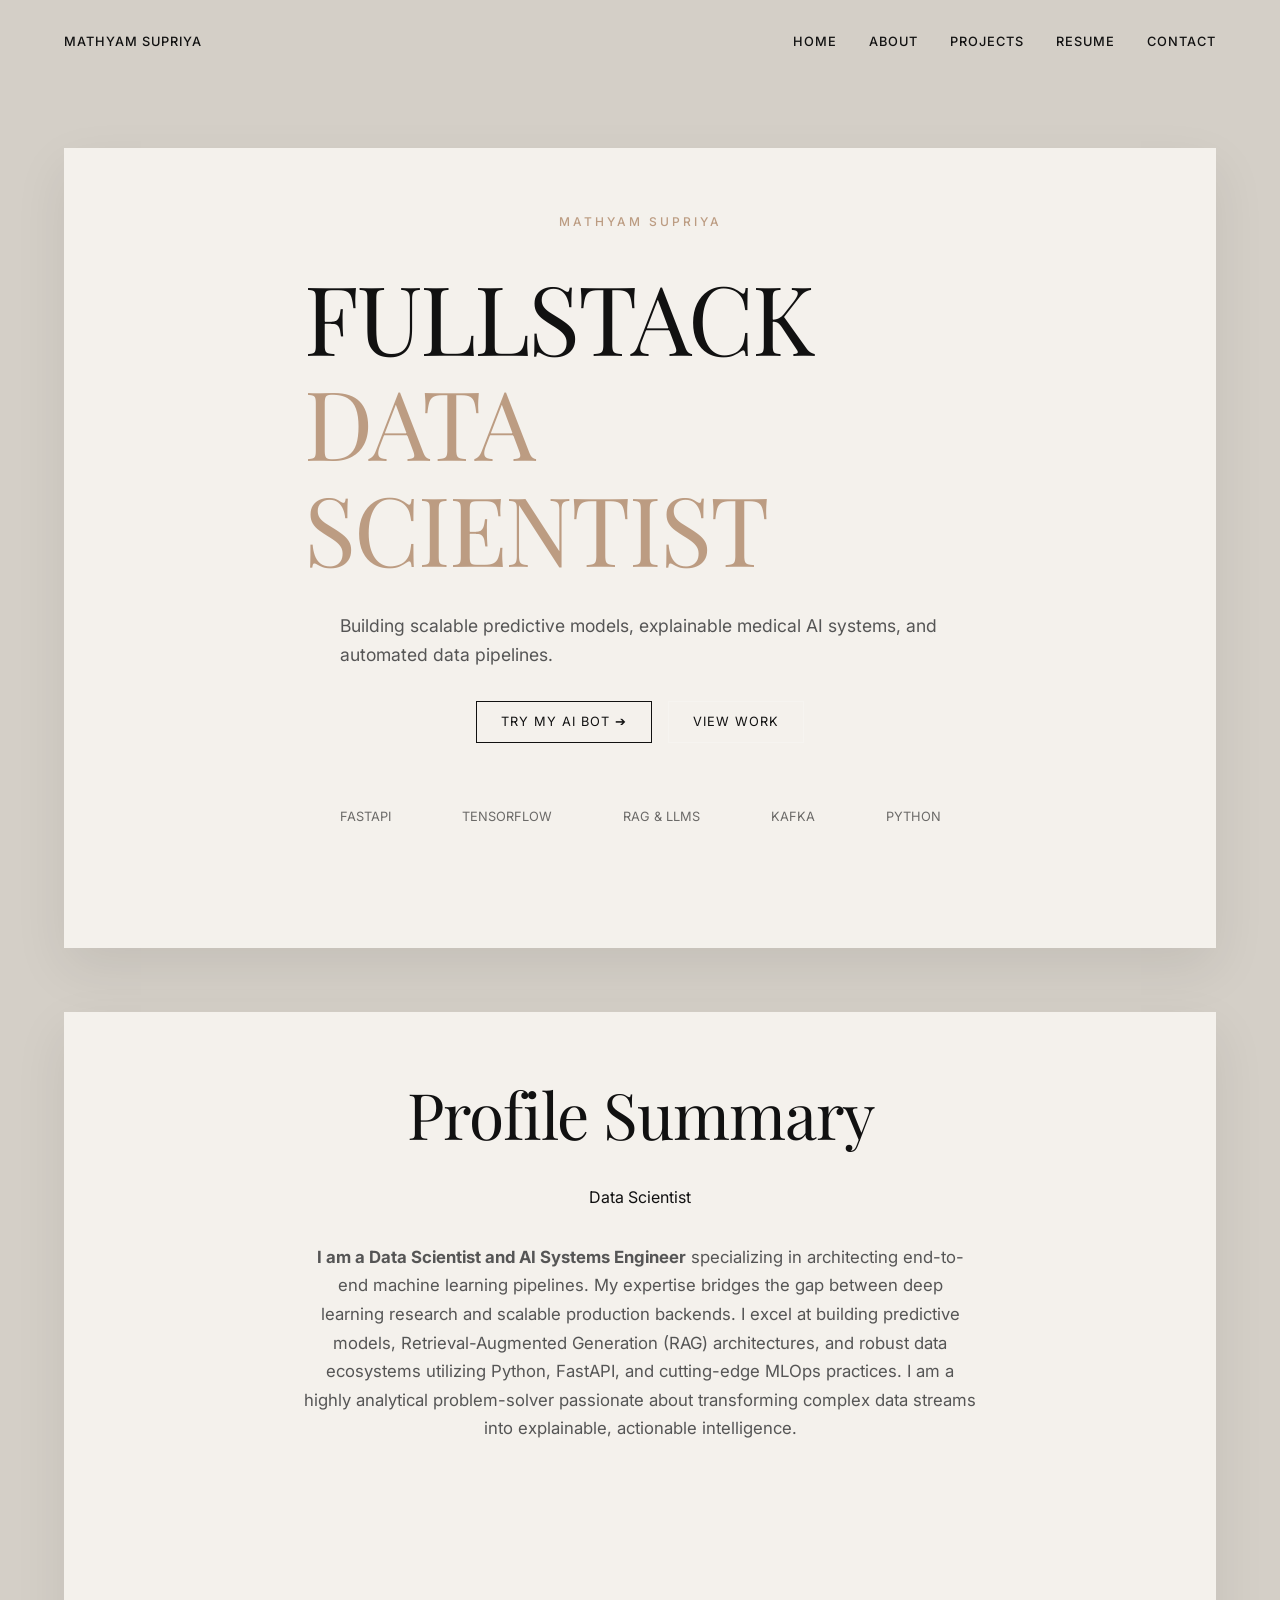
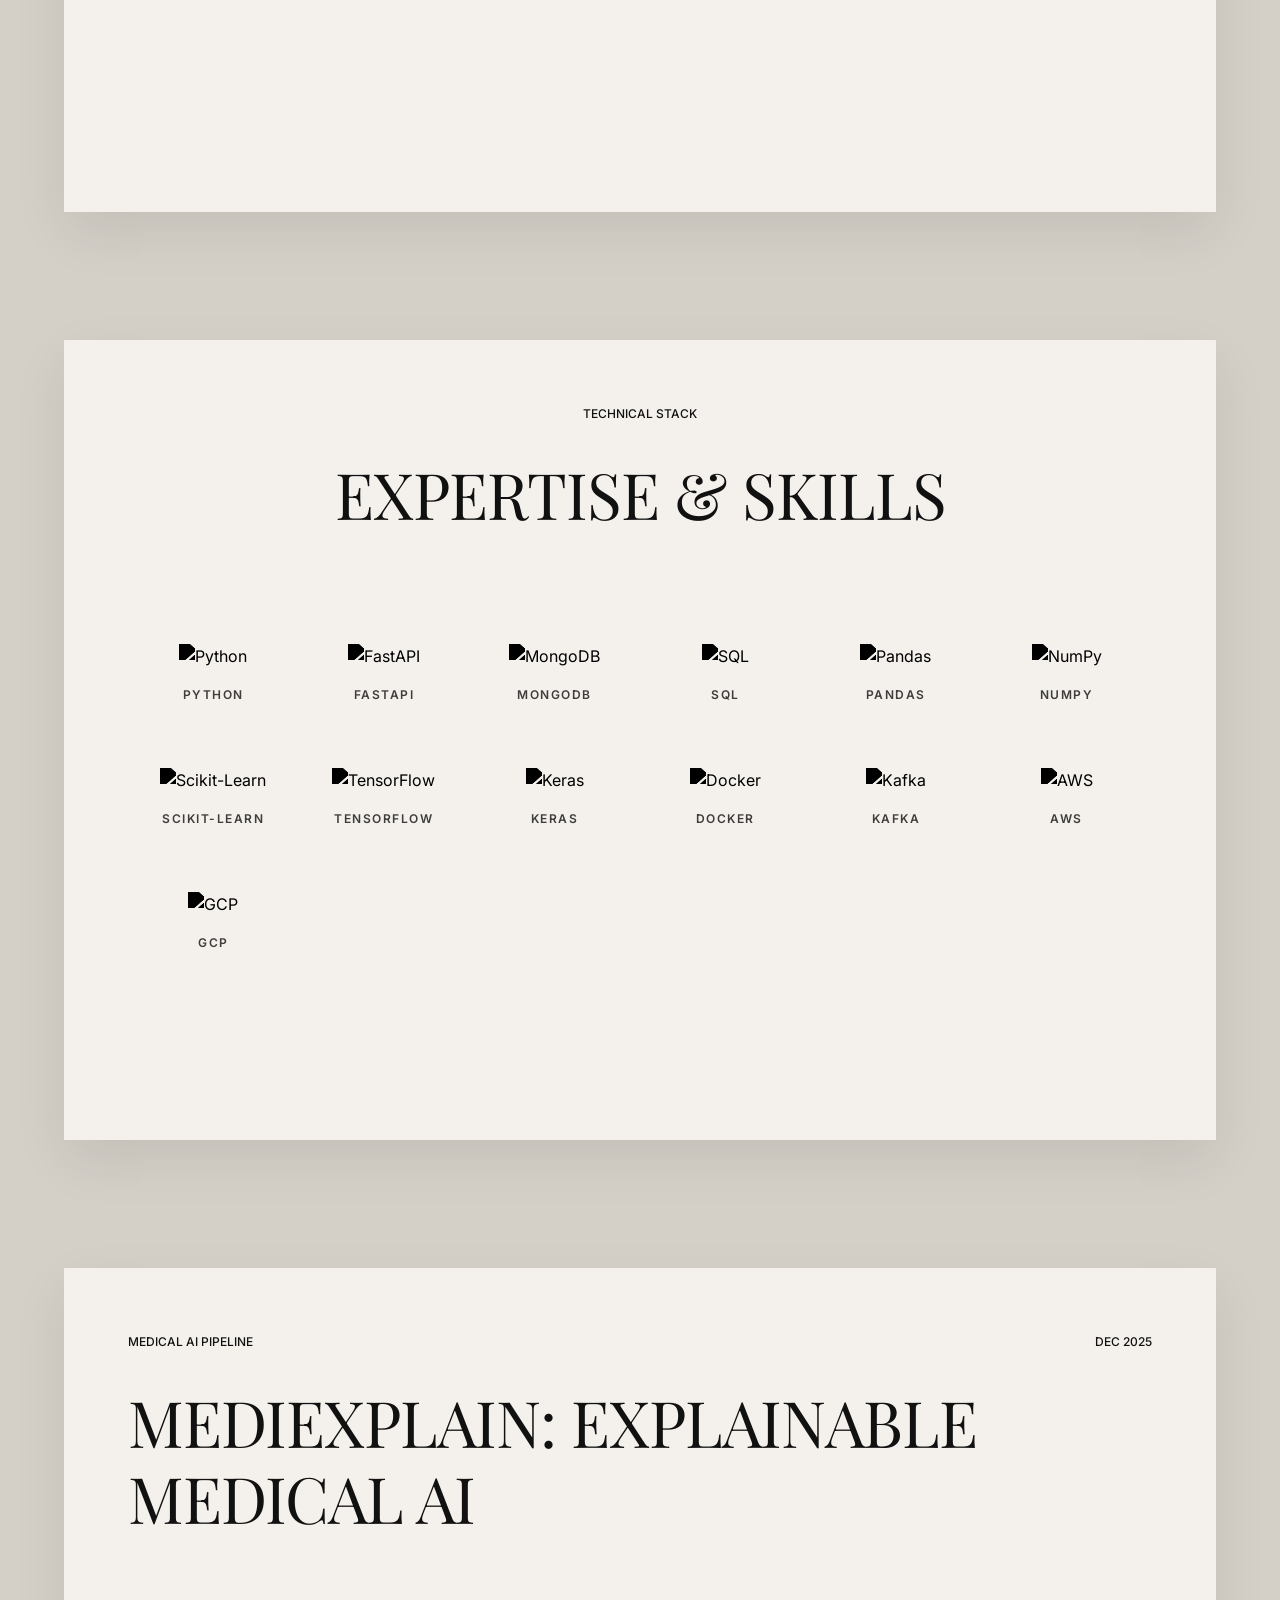
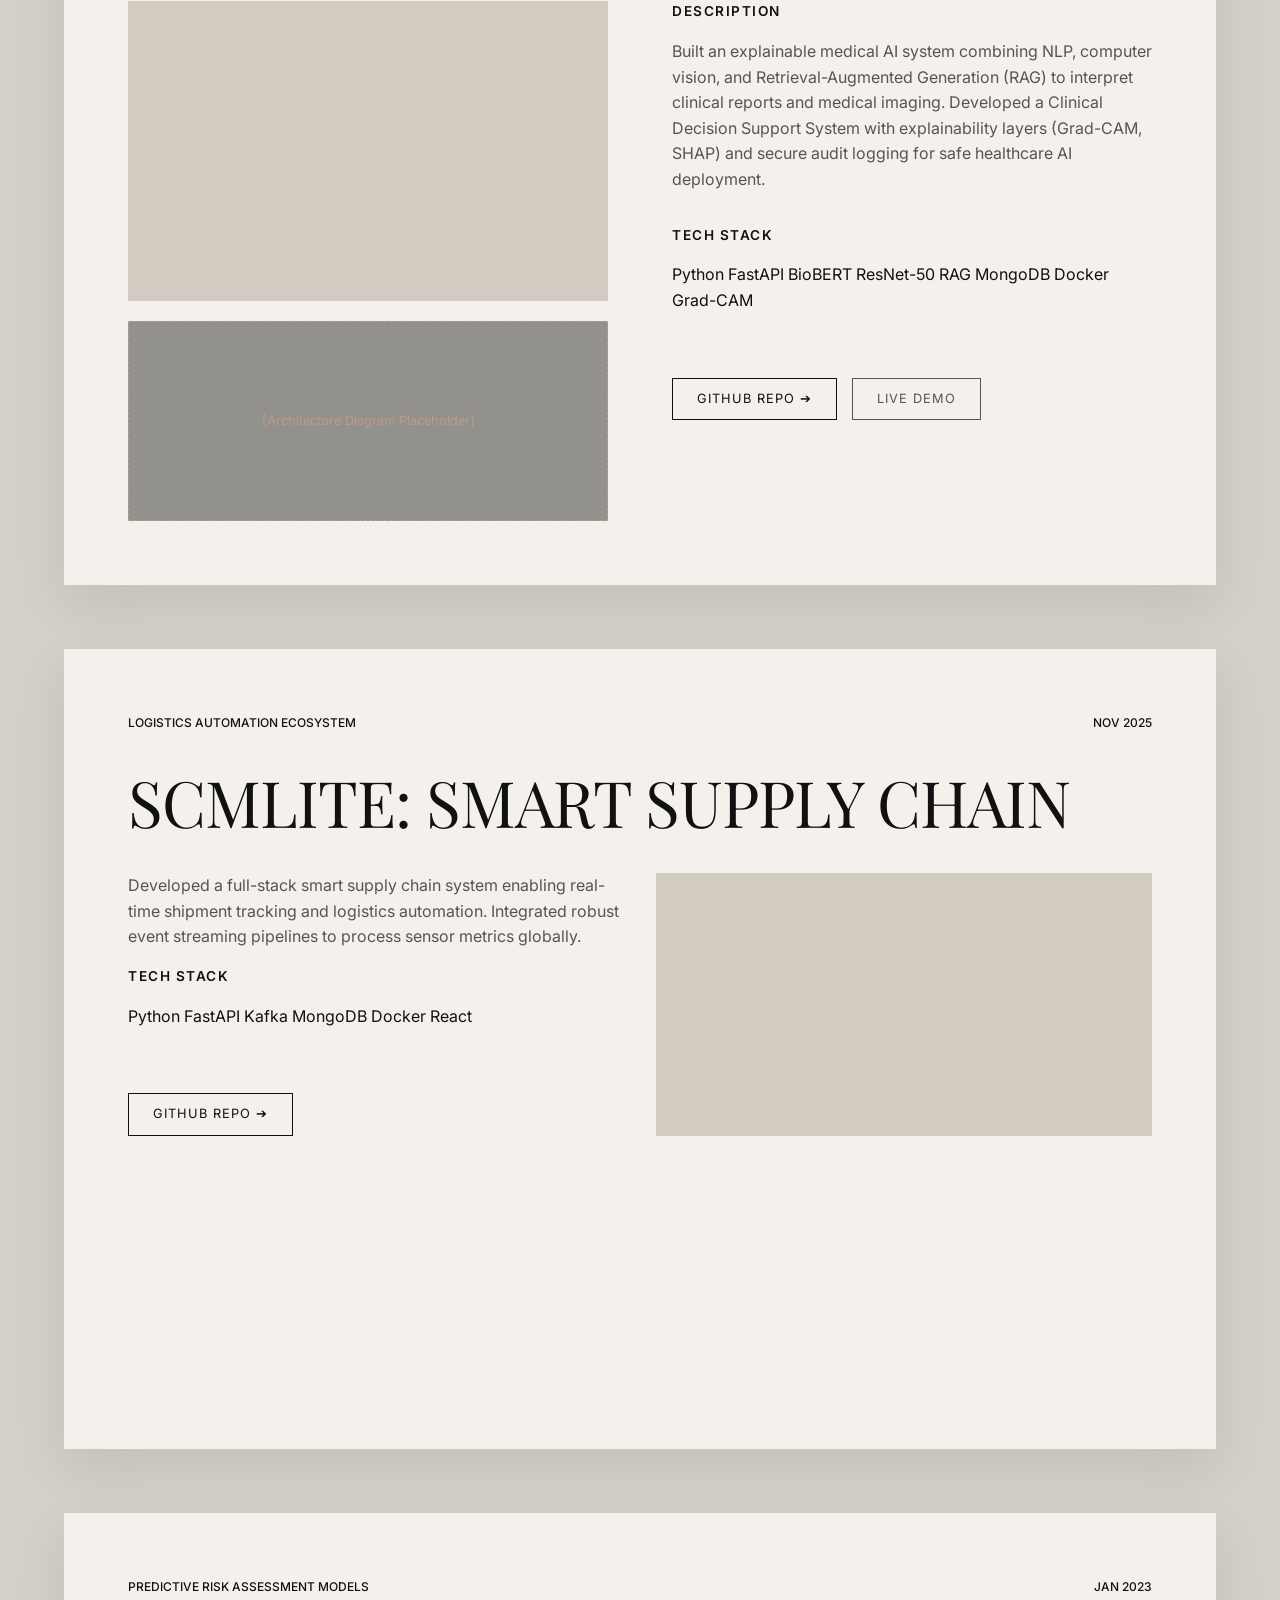
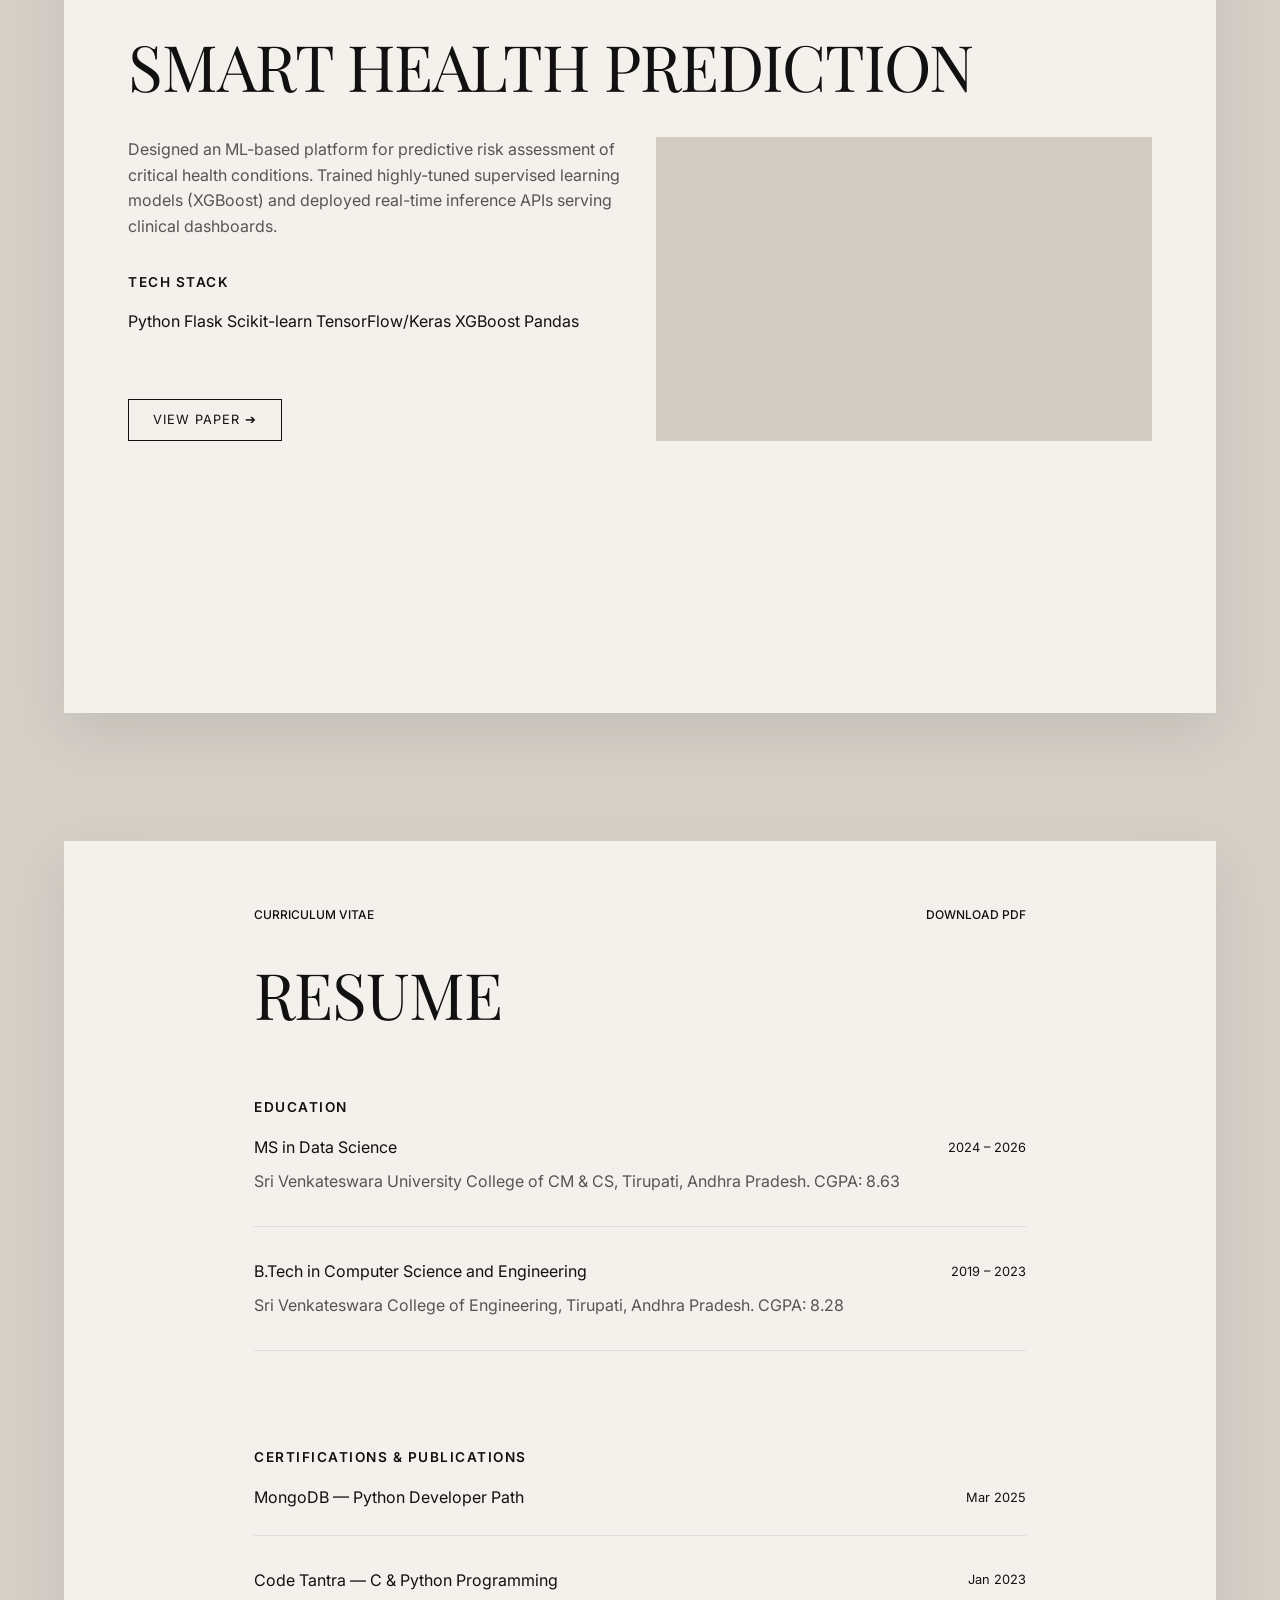
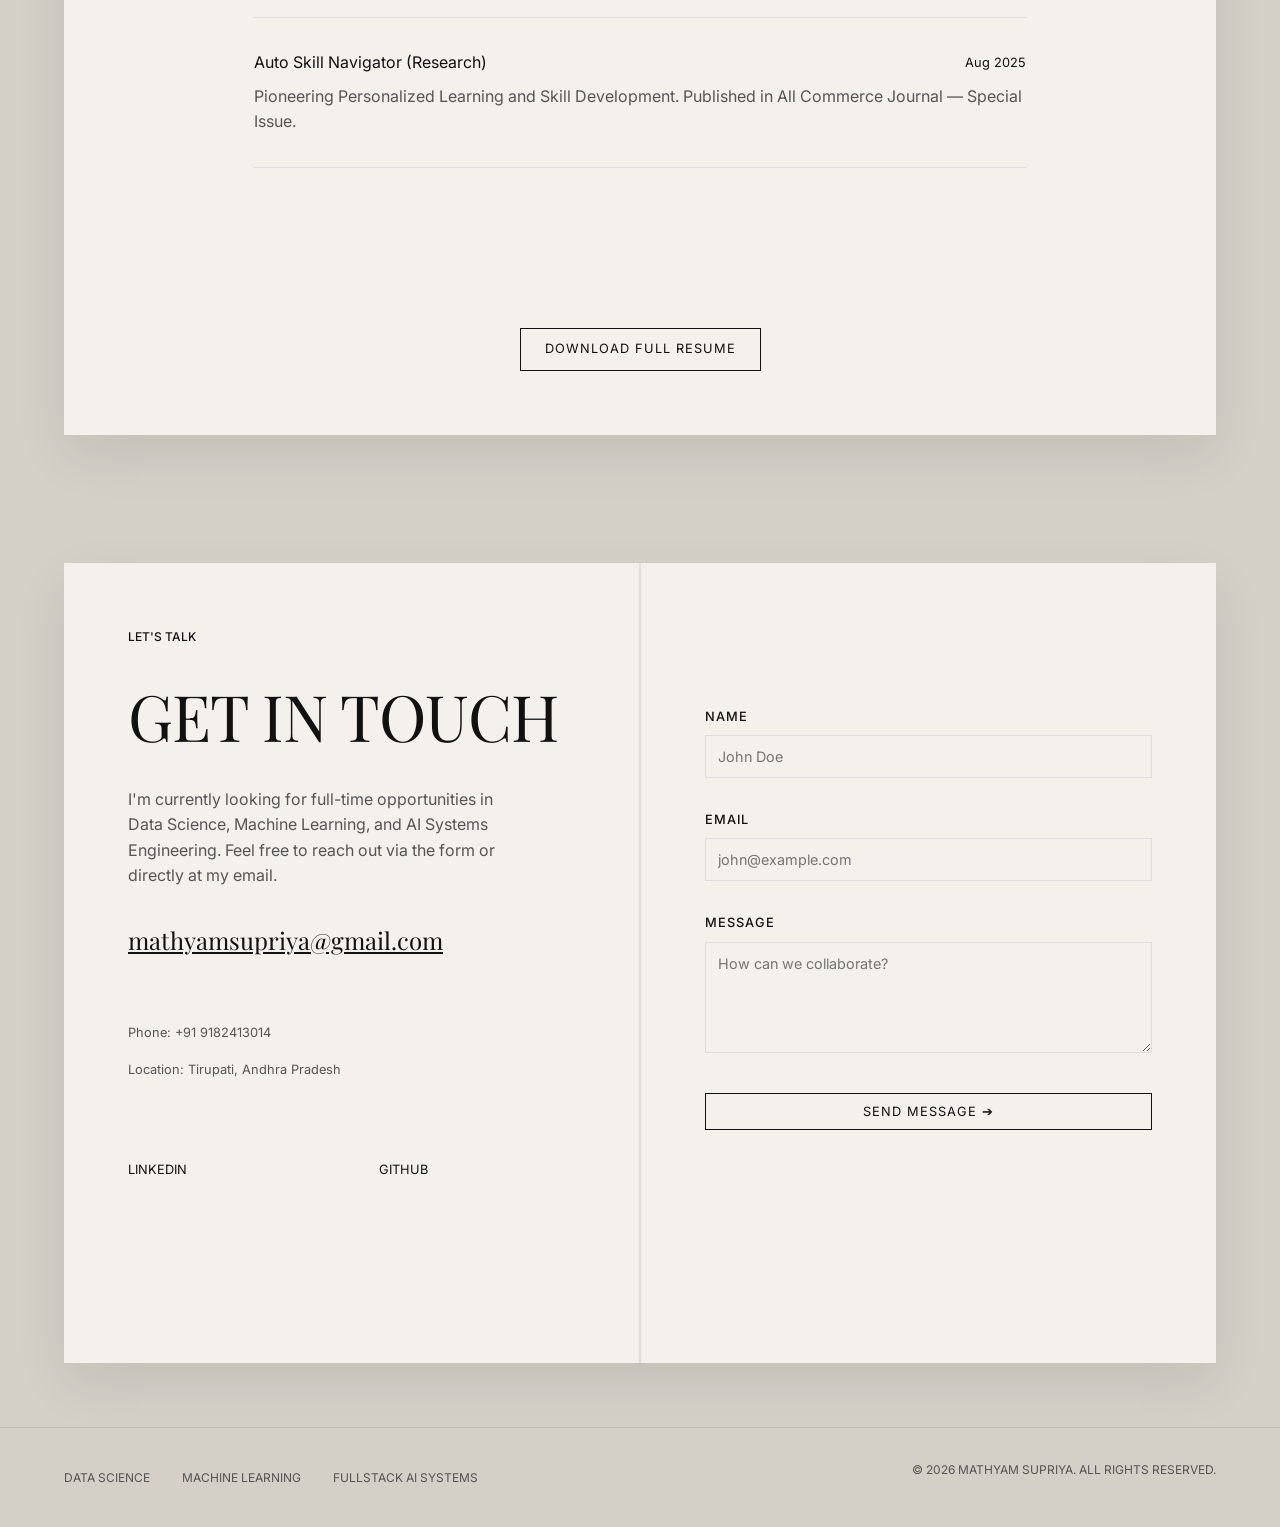
==== index.html @ 48b11863 "style: convert skills to full-width grid layout with monochrome minimalist branding" ====
<!DOCTYPE html>
<html lang="en">
<head>
    <meta charset="UTF-8">
    <meta name="viewport" content="width=device-width, initial-scale=1.0">
    <title>Mathyam Supriya | AI Portfolio</title>
    <link rel="stylesheet" href="/assets/css/main.css">
    <link rel="stylesheet" href="/assets/css/layout.css">
    <link rel="stylesheet" href="/assets/css/components.css">
    <link rel="stylesheet" href="/assets/css/responsive.css">
</head>
<body>

    <div id="header-placeholder"></div>

    <main class="portfolio-wrapper">

        
        <!-- Spread 1: Hero -->
        <div class="spread">
            <section class="page hero-spread">
                <header class="hero-header" style="justify-content: center;">
                    <span style="color: var(--color-accent); letter-spacing: 3px;">MATHYAM SUPRIYA</span>
                </header>
                
                <div class="hero-text mt-xl mb-lg">
                    <h1>FULLSTACK<br><span style="color: var(--color-accent);">DATA SCIENTIST</span></h1>
                    <p class="mt-md" style="max-width: 600px; margin: 2rem auto; font-size: 1.1rem;">
                        Building scalable predictive models, explainable medical AI systems, and automated data pipelines.
                    </p>
                    <div style="display: flex; gap: 1rem; justify-content: center; margin-top: 2rem;">
                        <a href="#ai-demo" class="btn">Try My AI Bot ➔</a>
                        <a href="/pages/projects.html" class="btn" style="background: transparent; border-color: rgba(255,255,255,0.2);">View Work</a>
                    </div>
                </div>

                <div class="mt-lg" style="width: 100%; display: flex; justify-content: space-around; opacity: 0.6; font-size: 0.8rem; text-transform: uppercase;">
                    <span>FastAPI</span>
                    <span>TensorFlow</span>
                    <span>RAG & LLMs</span>
                    <span>Kafka</span>
                    <span>Python</span>
                </div>
            </section>
        </div>



        <!-- Spread 3: Quick Profile & Links -->
        <div class="spread mt-lg">
            <section class="page" style="text-align: center; max-width: 800px; margin: 0 auto; border: none;">
                <h2 class="mb-md">Profile Summary</h2>
                <div class="badge-container mb-md" style="justify-content: center;">
                    <span class="badge">Data Scientist</span>
                </div>
                <p class="mb-lg" style="line-height: 1.7; font-size: 1.05rem;">
                    <strong>I am a Data Scientist and AI Systems Engineer</strong> specializing in architecting end-to-end machine learning pipelines. My expertise bridges the gap between deep learning research and scalable production backends. I excel at building predictive models, Retrieval-Augmented Generation (RAG) architectures, and robust data ecosystems utilizing Python, FastAPI, and cutting-edge MLOps practices. I am a highly analytical problem-solver passionate about transforming complex data streams into explainable, actionable intelligence.
                </p>
            </section>
        </div>

    

<div id="about" style="scroll-margin-top: 100px;"></div>

        <div class="spread">
            <section class="page" style="text-align: center; border: none; padding: 4rem 2rem;">
                <header class="hero-header" style="justify-content: center;">
                    <span>Technical Stack</span>
                </header>
                
                <h2 class="mb-lg" style="position: relative; z-index: 20;">EXPERTISE & SKILLS</h2>
                
                <div style="display: grid; grid-template-columns: repeat(auto-fit, minmax(130px, 1fr)); gap: 4rem 1.5rem; max-width: 1000px; margin: 3rem auto 0 auto; width: 100%;">
                    
                    <div style="text-align: center; transition: transform 0.3s ease; cursor: pointer;" onmouseover="this.style.transform='scale(1.1)'" onmouseout="this.style.transform='scale(1)'">
                        <img src="https://cdn.jsdelivr.net/gh/devicons/devicon@latest/icons/python/python-original.svg" width="55" height="55" alt="Python" style="filter: grayscale(100%) brightness(0);" />
                        <span style="display: block; font-size: 0.75rem; margin-top: 15px; font-weight: 600; text-transform: uppercase; letter-spacing: 1.5px; opacity: 0.8;">Python</span>
                    </div>

                    <div style="text-align: center; transition: transform 0.3s ease; cursor: pointer;" onmouseover="this.style.transform='scale(1.1)'" onmouseout="this.style.transform='scale(1)'">
                        <img src="https://cdn.jsdelivr.net/gh/devicons/devicon@latest/icons/fastapi/fastapi-original.svg" width="55" height="55" alt="FastAPI" style="filter: grayscale(100%) brightness(0);" />
                        <span style="display: block; font-size: 0.75rem; margin-top: 15px; font-weight: 600; text-transform: uppercase; letter-spacing: 1.5px; opacity: 0.8;">FastAPI</span>
                    </div>

                    <div style="text-align: center; transition: transform 0.3s ease; cursor: pointer;" onmouseover="this.style.transform='scale(1.1)'" onmouseout="this.style.transform='scale(1)'">
                        <img src="https://cdn.jsdelivr.net/gh/devicons/devicon@latest/icons/mongodb/mongodb-original.svg" width="55" height="55" alt="MongoDB" style="filter: grayscale(100%) brightness(0);" />
                        <span style="display: block; font-size: 0.75rem; margin-top: 15px; font-weight: 600; text-transform: uppercase; letter-spacing: 1.5px; opacity: 0.8;">MongoDB</span>
                    </div>

                    <div style="text-align: center; transition: transform 0.3s ease; cursor: pointer;" onmouseover="this.style.transform='scale(1.1)'" onmouseout="this.style.transform='scale(1)'">
                        <img src="https://cdn.jsdelivr.net/gh/devicons/devicon@latest/icons/mysql/mysql-original.svg" width="55" height="55" alt="SQL" style="filter: grayscale(100%) brightness(0);" />
                        <span style="display: block; font-size: 0.75rem; margin-top: 15px; font-weight: 600; text-transform: uppercase; letter-spacing: 1.5px; opacity: 0.8;">SQL</span>
                    </div>

                    <!-- Data & ML -->
                    <div style="text-align: center; transition: transform 0.3s ease; cursor: pointer;" onmouseover="this.style.transform='scale(1.1)'" onmouseout="this.style.transform='scale(1)'">
                        <img src="https://cdn.jsdelivr.net/gh/devicons/devicon@latest/icons/pandas/pandas-original.svg" width="55" height="55" alt="Pandas" style="filter: grayscale(100%) brightness(0);" />
                        <span style="display: block; font-size: 0.75rem; margin-top: 15px; font-weight: 600; text-transform: uppercase; letter-spacing: 1.5px; opacity: 0.8;">Pandas</span>
                    </div>

                    <div style="text-align: center; transition: transform 0.3s ease; cursor: pointer;" onmouseover="this.style.transform='scale(1.1)'" onmouseout="this.style.transform='scale(1)'">
                        <img src="https://cdn.jsdelivr.net/gh/devicons/devicon@latest/icons/numpy/numpy-original.svg" width="55" height="55" alt="NumPy" style="filter: grayscale(100%) brightness(0);" />
                        <span style="display: block; font-size: 0.75rem; margin-top: 15px; font-weight: 600; text-transform: uppercase; letter-spacing: 1.5px; opacity: 0.8;">NumPy</span>
                    </div>

                    <div style="text-align: center; transition: transform 0.3s ease; cursor: pointer;" onmouseover="this.style.transform='scale(1.1)'" onmouseout="this.style.transform='scale(1)'">
                        <img src="https://cdn.jsdelivr.net/gh/devicons/devicon@latest/icons/scikitlearn/scikitlearn-original.svg" width="55" height="55" alt="Scikit-Learn" style="filter: grayscale(100%) brightness(0);" />
                        <span style="display: block; font-size: 0.75rem; margin-top: 15px; font-weight: 600; text-transform: uppercase; letter-spacing: 1.5px; opacity: 0.8;">Scikit-Learn</span>
                    </div>

                    <div style="text-align: center; transition: transform 0.3s ease; cursor: pointer;" onmouseover="this.style.transform='scale(1.1)'" onmouseout="this.style.transform='scale(1)'">
                        <img src="https://cdn.jsdelivr.net/gh/devicons/devicon@latest/icons/tensorflow/tensorflow-original.svg" width="55" height="55" alt="TensorFlow" style="filter: grayscale(100%) brightness(0);" />
                        <span style="display: block; font-size: 0.75rem; margin-top: 15px; font-weight: 600; text-transform: uppercase; letter-spacing: 1.5px; opacity: 0.8;">TensorFlow</span>
                    </div>

                    <div style="text-align: center; transition: transform 0.3s ease; cursor: pointer;" onmouseover="this.style.transform='scale(1.1)'" onmouseout="this.style.transform='scale(1)'">
                        <img src="https://cdn.jsdelivr.net/gh/devicons/devicon@latest/icons/keras/keras-original.svg" width="55" height="55" alt="Keras" style="filter: grayscale(100%) brightness(0);" />
                        <span style="display: block; font-size: 0.75rem; margin-top: 15px; font-weight: 600; text-transform: uppercase; letter-spacing: 1.5px; opacity: 0.8;">Keras</span>
                    </div>

                    <!-- Cloud -->
                    <div style="text-align: center; transition: transform 0.3s ease; cursor: pointer;" onmouseover="this.style.transform='scale(1.1)'" onmouseout="this.style.transform='scale(1)'">
                        <img src="https://cdn.jsdelivr.net/gh/devicons/devicon@latest/icons/docker/docker-original.svg" width="55" height="55" alt="Docker" style="filter: grayscale(100%) brightness(0);" />
                        <span style="display: block; font-size: 0.75rem; margin-top: 15px; font-weight: 600; text-transform: uppercase; letter-spacing: 1.5px; opacity: 0.8;">Docker</span>
                    </div>

                    <div style="text-align: center; transition: transform 0.3s ease; cursor: pointer;" onmouseover="this.style.transform='scale(1.1)'" onmouseout="this.style.transform='scale(1)'">
                        <img src="https://cdn.jsdelivr.net/gh/devicons/devicon@latest/icons/apachekafka/apachekafka-original.svg" width="55" height="55" alt="Kafka" style="filter: grayscale(100%) brightness(0);" />
                        <span style="display: block; font-size: 0.75rem; margin-top: 15px; font-weight: 600; text-transform: uppercase; letter-spacing: 1.5px; opacity: 0.8;">Kafka</span>
                    </div>

                    <div style="text-align: center; transition: transform 0.3s ease; cursor: pointer;" onmouseover="this.style.transform='scale(1.1)'" onmouseout="this.style.transform='scale(1)'">
                        <img src="https://cdn.jsdelivr.net/gh/devicons/devicon@latest/icons/amazonwebservices/amazonwebservices-original-wordmark.svg" width="80" height="55" alt="AWS" style="filter: grayscale(100%) brightness(0);" />
                        <span style="display: block; font-size: 0.75rem; margin-top: 15px; font-weight: 600; text-transform: uppercase; letter-spacing: 1.5px; opacity: 0.8;">AWS</span>
                    </div>

                    <div style="text-align: center; transition: transform 0.3s ease; cursor: pointer;" onmouseover="this.style.transform='scale(1.1)'" onmouseout="this.style.transform='scale(1)'">
                        <img src="https://cdn.jsdelivr.net/gh/devicons/devicon@latest/icons/googlecloud/googlecloud-original.svg" width="55" height="55" alt="GCP" style="filter: grayscale(100%) brightness(0);" />
                        <span style="display: block; font-size: 0.75rem; margin-top: 15px; font-weight: 600; text-transform: uppercase; letter-spacing: 1.5px; opacity: 0.8;">GCP</span>
                    </div>

                </div>
            </section>
        </div>
    

<div id="projects" style="scroll-margin-top: 100px;"></div>

        <div class="spread">
            <section class="page">
                <header class="hero-header">
                    <span>Medical AI Pipeline</span>
                    <span>Dec 2025</span>
                </header>
                
                <h2 class="mb-lg">MEDIEXPLAIN: EXPLAINABLE MEDICAL AI</h2>
                
                <div style="display: flex; gap: var(--spacing-lg); flex-wrap: wrap;">
                    <div style="flex: 1; min-width: 350px;">
                        <div class="image-placeholder" style="height: 300px; background-image: url('https://images.unsplash.com/photo-1576091160399-112ba8d25d1d?q=80&w=800&auto=format&fit=crop');"></div>
                        <div class="image-placeholder" style="height: 200px; margin-top: 20px; background: rgba(0,0,0,0.4); display: flex; align-items: center; justify-content: center; border: 1px dashed var(--color-accent);">
                            <span class="text-small" style="color: var(--color-accent);">[Architecture Diagram Placeholder]</span>
                        </div>
                    </div>
                    <div style="flex: 1; min-width: 350px;">
                        <h3>Description</h3>
                        <p class="mb-md">Built an explainable medical AI system combining NLP, computer vision, and Retrieval-Augmented Generation (RAG) to interpret clinical reports and medical imaging. Developed a Clinical Decision Support System with explainability layers (Grad-CAM, SHAP) and secure audit logging for safe healthcare AI deployment.</p>
                        
                        <h3 class="mt-lg">Tech Stack</h3>
                        <div class="badge-container mb-lg">
                            <span class="badge">Python</span>
                            <span class="badge">FastAPI</span>
                            <span class="badge">BioBERT</span>
                            <span class="badge">ResNet-50</span>
                            <span class="badge">RAG</span>
                            <span class="badge">MongoDB</span>
                            <span class="badge">Docker</span>
                            <span class="badge">Grad-CAM</span>
                        </div>

                        <div style="display: flex; gap: 15px;">
                            <a href="https://github.com/Suppu1007/MediExplain" target="_blank" class="btn">GitHub Repo ➔</a>
                            <a href="#" class="btn" style="background: transparent; border-color: var(--color-text-secondary); color: var(--color-text-secondary);">Live Demo</a>
                        </div>
                    </div>
                </div>
            </section>
        </div>
        
        <div class="spread">
            <section class="page">
                <header class="hero-header">
                    <span>Logistics Automation Ecosystem</span>
                    <span>Nov 2025</span>
                </header>
                <h2 class="mb-md">SCMLITE: SMART SUPPLY CHAIN</h2>
                
                <div class="grid-2">
                    <div>
                        <p class="mb-sm">Developed a full-stack smart supply chain system enabling real-time shipment tracking and logistics automation. Integrated robust event streaming pipelines to process sensor metrics globally.</p>
                        
                        <h3 class="mt-lg">Tech Stack</h3>
                        <div class="badge-container mb-lg">
                            <span class="badge">Python</span>
                            <span class="badge">FastAPI</span>
                            <span class="badge">Kafka</span>
                            <span class="badge">MongoDB</span>
                            <span class="badge">Docker</span>
                            <span class="badge">React</span>
                        </div>
                        
                        <div style="display: flex; gap: 15px;">
                            <a href="https://github.com/Suppu1007/SCMLite" target="_blank" class="btn">GitHub Repo ➔</a>
                        </div>
                    </div>
                    <div>
                        <div class="image-placeholder" style="height: 100%; min-height: 250px; background-image: url('https://images.unsplash.com/photo-1586528116311-ad8ed7c82631?q=80&w=800&auto=format&fit=crop');"></div>
                    </div>
                </div>
            </section>
        </div>

        <div class="spread">
            <section class="page">
                <header class="hero-header">
                    <span>Predictive Risk Assessment Models</span>
                    <span>Jan 2023</span>
                </header>
                <h2 class="mb-md">SMART HEALTH PREDICTION</h2>
                <div class="grid-2">
                    <div style="display: flex; flex-direction: column; justify-content: center;">
                        <p class="mb-md">Designed an ML-based platform for predictive risk assessment of critical health conditions. Trained highly-tuned supervised learning models (XGBoost) and deployed real-time inference APIs serving clinical dashboards.</p>
                        
                        <h3 class="mt-md">Tech Stack</h3>
                        <div class="badge-container mb-lg">
                            <span class="badge">Python</span>
                            <span class="badge">Flask</span>
                            <span class="badge">Scikit-learn</span>
                            <span class="badge">TensorFlow/Keras</span>
                            <span class="badge">XGBoost</span>
                            <span class="badge">Pandas</span>
                        </div>
                        
                        <div>
                            <a href="#" class="btn">View Paper ➔</a>
                        </div>
                    </div>
                    <div>
                        <div class="image-placeholder" style="height: 100%; min-height: 300px; background-image: url('https://images.unsplash.com/photo-1530497610245-94d3c16cda28?q=80&w=800&auto=format&fit=crop');"></div>
                    </div>
                </div>
            </section>
        </div>
    

<div id="resume" style="scroll-margin-top: 100px;"></div>

        <div class="spread">
            <section class="page" style="margin: 0 auto; max-width: 900px; border: none;">
                <header class="hero-header">
                    <span>Curriculum Vitae</span>
                    <span>Download PDF</span>
                </header>
                
                <h2 class="mb-lg">RESUME</h2>
                
                <h3 class="mt-xl">Education</h3>
                <div class="mb-lg">
                    <div style="margin-bottom: var(--spacing-md); border-bottom: 1px solid var(--color-border); padding-bottom: var(--spacing-sm);">
                        <div class="list-flex-row" style="border: none;">
                            <h4 class="font-sans">MS in Data Science</h4>
                            <span class="text-small">2024 – 2026</span>
                        </div>
                        <p>Sri Venkateswara University College of CM & CS, Tirupati, Andhra Pradesh. CGPA: 8.63</p>
                    </div>
                    
                    <div style="margin-bottom: var(--spacing-md); border-bottom: 1px solid var(--color-border); padding-bottom: var(--spacing-sm);">
                        <div class="list-flex-row" style="border: none;">
                            <h4 class="font-sans">B.Tech in Computer Science and Engineering</h4>
                            <span class="text-small">2019 – 2023</span>
                        </div>
                        <p>Sri Venkateswara College of Engineering, Tirupati, Andhra Pradesh. CGPA: 8.28</p>
                    </div>
                </div>

                <h3 class="mt-xl">Certifications & Publications</h3>
                <div class="mb-lg">
                    <div style="margin-bottom: var(--spacing-md); border-bottom: 1px solid var(--color-border); padding-bottom: var(--spacing-sm);">
                        <div class="list-flex-row" style="border: none;">
                            <h4 class="font-sans">MongoDB — Python Developer Path</h4>
                            <span class="text-small">Mar 2025</span>
                        </div>
                    </div>
                    <div style="margin-bottom: var(--spacing-md); border-bottom: 1px solid var(--color-border); padding-bottom: var(--spacing-sm);">
                        <div class="list-flex-row" style="border: none;">
                            <h4 class="font-sans">Code Tantra — C & Python Programming</h4>
                            <span class="text-small">Jan 2023</span>
                        </div>
                    </div>
                    <div style="margin-bottom: var(--spacing-md); border-bottom: 1px solid var(--color-border); padding-bottom: var(--spacing-sm);">
                        <div class="list-flex-row" style="border: none;">
                            <h4 class="font-sans">Auto Skill Navigator (Research)</h4>
                            <span class="text-small">Aug 2025</span>
                        </div>
                        <p>Pioneering Personalized Learning and Skill Development. Published in All Commerce Journal — Special Issue.</p>
                    </div>
                </div>

                <div style="text-align: center; margin-top: var(--spacing-lg);">
                    <a href="/assets/docs/Resume_updated-3.pdf" class="btn" target="_blank">Download Full Resume</a>
                </div>
            </section>
        </div>
    

<div id="contact" style="scroll-margin-top: 100px;"></div>

        <div class="spread">
            <section class="page" style="flex: 1; border-right: 1px solid var(--color-border);">
                <header class="hero-header">
                    <span>Let's Talk</span>
                </header>
                
                <h2 class="mb-md mt-xl">GET IN TOUCH</h2>
                
                <p class="mb-lg" style="max-width: 400px; margin-bottom: 2rem;">
                    I'm currently looking for full-time opportunities in Data Science, Machine Learning, and AI Systems Engineering. Feel free to reach out via the form or directly at my email.
                </p>
                
                <div class="mb-lg" style="font-family: var(--font-serif); font-size: clamp(1.2rem, 2vw, 1.5rem);">
                    <a href="mailto:mathyamsupriya@gmail.com" style="text-decoration: underline;">mathyamsupriya@gmail.com</a>
                </div>

                <div class="mb-lg text-small">
                    <p>Phone: +91 9182413014</p>
                    <p>Location: Tirupati, Andhra Pradesh</p>
                </div>
                
                <ul class="list-clean list-flex-row" style="max-width: 300px; border: none; font-size: 0.8rem; font-family: var(--font-sans); text-transform: uppercase;">
                    <li><a href="https://linkedin.com">LinkedIn</a></li>
                    <li><a href="https://github.com">GitHub</a></li>
                </ul>
            </section>
            
            <section class="page" style="flex: 1;">
                <div style="max-width: 500px; margin: 0 auto; width: 100%; padding-top: 5rem;">
                    <form id="contactForm" class="contact-form">
                        <div class="form-group mb-md">
                            <label for="name" class="text-small text-uppercase">Name</label>
                            <input type="text" id="name" name="name" required class="form-control" placeholder="John Doe">
                        </div>
                        
                        <div class="form-group mb-md">
                            <label for="email" class="text-small text-uppercase">Email</label>
                            <input type="email" id="email" name="email" required class="form-control" placeholder="john@example.com">
                        </div>
                        
                        <div class="form-group mb-md">
                            <label for="message" class="text-small text-uppercase">Message</label>
                            <textarea id="message" name="message" required class="form-control" rows="5" placeholder="How can we collaborate?"></textarea>
                        </div>
                        
                        <button type="submit" class="btn w-100" id="submitBtn">Send Message ➔</button>
                        
                        <div id="formStatus" class="form-status mt-md text-small"></div>
                    </form>
                </div>
            </section>
        </div>
    
</main>

    <div id="footer-placeholder"></div>

    <script src="/assets/js/main.js"></script>
<script>

document.getElementById('contactForm').addEventListener('submit', async (e) => {
            e.preventDefault();
            const btn = document.getElementById('submitBtn');
            const statusNode = document.getElementById('formStatus');
            const form = e.target;
            
            btn.textContent = 'Sending...';
            btn.disabled = true;
            statusNode.innerHTML = '';
            
            const payload = {
                name: form.name.value,
                email: form.email.value,
                message: form.message.value
            };
            
            try {
                const response = await fetch('/api/contact', {
                    method: 'POST',
                    headers: { 'Content-Type': 'application/json' },
                    body: JSON.stringify(payload)
                });
                
                const data = await response.json();
                
                if (response.ok) {
                    statusNode.innerHTML = `<span style="color: #2e7d32;">✔ ${data.message}</span>`;
                    form.reset();
                } else {
                    statusNode.innerHTML = `<span style="color: #c62828;">✖ ${data.error || 'Something went wrong.'}</span>`;
                }
            } catch (err) {
                statusNode.innerHTML = `<span style="color: #c62828;">✖ Connection error. Try again later.</span>`;
            } finally {
                btn.textContent = 'Send Message ➔';
                btn.disabled = false;
            }
        });
</script>
</body>
</html>
---- assets/css/main.css ----
/* 
   assets/css/main.css
   Core CSS Variables, Typography, and Resets 
*/

:root {
    /* Color Palette derived from the provided image */
    --color-bg-page: #d4cfc7;       /* The dark beige background of the full screen */
    --color-paper: #f4f1ec;         /* The slightly warm white of the paper pages */
    --color-text-primary: #111111;  /* Very dark grey/black for text */
    --color-text-secondary: #555555;/* Subtle grey for smaller text */
    --color-accent: #bc9c82;        /* Subtle warm accent color */
    --color-border: #dddddd;        /* Light grey for subtle borders */
    
    /* Typography */
    --font-serif: 'Playfair Display', serif;
    --font-sans: 'Inter', sans-serif;
    
    /* Spacing System */
    --spacing-xs: 0.5rem;
    --spacing-sm: 1rem;
    --spacing-md: 2rem;
    --spacing-lg: 4rem;
    --spacing-xl: 8rem;
}

/* Reset */
* {
    box-sizing: border-box;
    margin: 0;
    padding: 0;
}

body {
    background-color: var(--color-bg-page);
    color: var(--color-text-primary);
    font-family: var(--font-sans);
    line-height: 1.6;
    font-size: 16px;
    -webkit-font-smoothing: antialiased;
}

/* Typography Classes & Element base styles */
h1, h2, h3, h4, h5, h6 {
    font-family: var(--font-serif);
    font-weight: 400;
    color: var(--color-text-primary);
}

h1 {
    font-size: clamp(3rem, 8vw, 6rem);
    letter-spacing: -2px;
    line-height: 1.1;
}

h2 {
    font-size: clamp(2rem, 5vw, 4rem);
    letter-spacing: -1px;
    line-height: 1.2;
}

h3 {
    font-family: var(--font-sans);
    font-size: 0.85rem;
    text-transform: uppercase;
    letter-spacing: 1.5px;
    font-weight: 600;
    margin-bottom: var(--spacing-sm);
}

p {
    color: var(--color-text-secondary);
    margin-bottom: var(--spacing-sm);
}

a {
    color: var(--color-text-primary);
    text-decoration: none;
    transition: color 0.3s ease;
}

a:hover {
    color: var(--color-accent);
}

.text-small {
    font-size: 0.8rem;
}

.text-uppercase {
    text-transform: uppercase;
    letter-spacing: 1px;
}

.font-sans {
    font-family: var(--font-sans);
}

.font-serif {
    font-family: var(--font-serif);
}

/* Utilities */
.mb-sm { margin-bottom: var(--spacing-sm); }
.mb-md { margin-bottom: var(--spacing-md); }
.mb-lg { margin-bottom: var(--spacing-lg); }

.opacity-70 { opacity: 0.7; }
html { scroll-behavior: smooth; }
---- assets/css/layout.css ----
/* 
   assets/css/layout.css
   Grid, navbar, sections, page containers
*/

/* Main wrapper that centers the "magazine" within the beige background */
.portfolio-wrapper {
    max-width: 1600px;
    margin: 0 auto;
    padding: var(--spacing-lg);
    display: flex;
    flex-direction: column;
    gap: var(--spacing-lg);
}

/* A single "book spread" block holding one or two pages */
.spread {
    display: flex;
    flex-direction: row;
    background-color: var(--color-paper);
    box-shadow: 0 20px 50px rgba(0,0,0,0.08); /* Soft elevated shadow */
    width: 100%;
}

/* Individual page inside a spread */
.page {
    flex: 1;
    position: relative;
    padding: var(--spacing-lg);
    display: flex;
    flex-direction: column;
    min-height: 800px;
}

/* Add a line simulating binding between pages in a dual-spread */
.spread .page + .page {
    border-left: 1px solid var(--color-border);
}

/* Navbar styling injected from components/navbar.html */
.navbar {
    display: flex;
    justify-content: space-between;
    align-items: center;
    padding: var(--spacing-md) var(--spacing-lg);
    font-family: var(--font-sans);
    font-size: 0.8rem;
    text-transform: uppercase;
    letter-spacing: 1px;
    font-weight: 500;
}

.nav-links {
    list-style: none;
    display: flex;
    gap: var(--spacing-md);
}

/* Footer styling injected from components/footer.html */
.site-footer {
    padding: var(--spacing-md) var(--spacing-lg);
    border-top: 1px solid rgba(0,0,0,0.1);
    font-family: var(--font-sans);
    font-size: 0.75rem;
    text-transform: uppercase;
    color: var(--color-text-secondary);
}

.footer-content {
    display: flex;
    justify-content: space-between;
    align-items: center;
}

.footer-brand {
    display: flex;
    gap: var(--spacing-md);
}

/* Section specific layouts */
/* Hero */
.hero-spread {
    max-width: 800px;
    margin: 0 auto;
}

.hero-header {
    display: flex;
    justify-content: space-between;
    text-transform: uppercase;
    font-size: 0.75rem;
    font-weight: 500;
    margin-bottom: var(--spacing-md);
}

.hero-image-wrap {
    flex-grow: 1;
    margin: var(--spacing-md) 0;
    width: 100%;
    min-height: 400px;
}

/* Grid splits within a page */
.grid-2 {
    display: grid;
    grid-template-columns: 1fr 1fr;
    gap: var(--spacing-md);
}
---- assets/css/components.css ----
/* 
   assets/css/components.css
   Cards, buttons, images, lists, placeholders
*/

/* Buttons */
.btn {
    display: inline-block;
    padding: 10px 24px;
    border: 1px solid var(--color-text-primary);
    background: transparent;
    color: var(--color-text-primary);
    font-family: var(--font-sans);
    font-size: 0.8rem;
    text-transform: uppercase;
    letter-spacing: 1px;
    cursor: pointer;
    transition: all 0.3s ease;
}

.btn:hover {
    background: var(--color-text-primary);
    color: var(--color-paper);
}

/* Image blocks */
.image-placeholder {
    width: 100%;
    height: 100%;
    background-color: #d1cbc1; /* Neutral default */
    background-position: center;
    background-size: cover;
    background-repeat: no-repeat;
}

/* Specialized image sizes */
.img-hero {
    /* Set specific image or placeholder */
    background-image: url('https://images.unsplash.com/photo-1615397323214-411bd0316e6d?q=80&w=800&auto=format&fit=crop');
}

.img-profile {
    position: absolute;
    top: 0;
    right: 0;
    width: 250px;
    height: 320px;
    z-index: 10;
    background-image: url('https://images.unsplash.com/photo-1544005313-94ddf0286df2?q=80&w=400&auto=format&fit=crop');
}

/* Lists styling specific to the design */
.list-clean {
    list-style: none;
}

.list-clean li {
    margin-bottom: var(--spacing-sm);
}

.list-flex-row {
    display: flex;
    align-items: center;
    justify-content: space-between;
    border-bottom: 1px solid var(--color-border);
    padding-bottom: var(--spacing-xs);
}

/* Definition lists for experience etc */
.dl-row {
    display: flex;
    gap: var(--spacing-sm);
    margin-bottom: var(--spacing-sm);
}
.dl-row dt {
    font-weight: 600;
    min-width: 100px;
}

/* TOC specific components */
.toc-item {
    display: flex;
    justify-content: space-between;
    align-items: flex-start;
    padding: var(--spacing-sm) 0;
    border-bottom: 1px solid transparent;
}

.toc-number {
    font-family: var(--font-serif);
    font-size: 2rem;
    opacity: 0.5;
}

.toc-item h4 {
    margin-bottom: 0.2rem;
}

.toc-item p {
    font-size: 0.85rem;
    max-width: 280px;
}

/* Cards (Project feature) */
.project-card {
    display: flex;
    flex-direction: column;
    gap: var(--spacing-sm);
}

.project-card .img-wrap {
    width: 100%;
    aspect-ratio: 4/5;
    background-color: var(--color-border);
}

/* Form styling */
.form-group label {
    display: block;
    margin-bottom: var(--spacing-xs);
    font-weight: 500;
}

.form-control {
    width: 100%;
    padding: 12px;
    border: 1px solid var(--color-border);
    background-color: transparent;
    font-family: var(--font-sans);
    font-size: 0.9rem;
    color: var(--color-text-primary);
    transition: border-color 0.3s ease;
}

.form-control:focus {
    outline: none;
    border-color: var(--color-text-primary);
}

.w-100 {
    width: 100%;
}

.form-status {
    text-align: center;
    min-height: 20px;
}
---- assets/css/responsive.css ----
/* 
   assets/css/responsive.css
   Media queries for responsiveness
*/

@media (max-width: 1200px) {
    .spread {
        flex-direction: column;
    }
    
    .spread .page + .page {
        border-left: none;
        border-top: 1px solid var(--color-border);
    }
    
    .portfolio-wrapper {
        padding: var(--spacing-sm);
    }
    
    .page {
        padding: var(--spacing-md);
        min-height: auto; /* Allow content to dictate height */
    }

    .img-profile {
        position: relative;
        width: 100%;
        max-width: 300px;
        margin-top: var(--spacing-sm);
    }
}

@media (max-width: 768px) {
    .grid-2 {
        grid-template-columns: 1fr;
    }
    
    h1 {
        font-size: 3rem;
    }
    
    h2 {
        font-size: 2.5rem;
    }
    
    .navbar {
        flex-direction: column;
        gap: var(--spacing-sm);
        text-align: center;
    }
    
    .footer-content {
        flex-direction: column;
        gap: var(--spacing-sm);
        text-align: center;
    }

    .footer-brand {
        flex-direction: column;
        gap: var(--spacing-xs);
    }
}
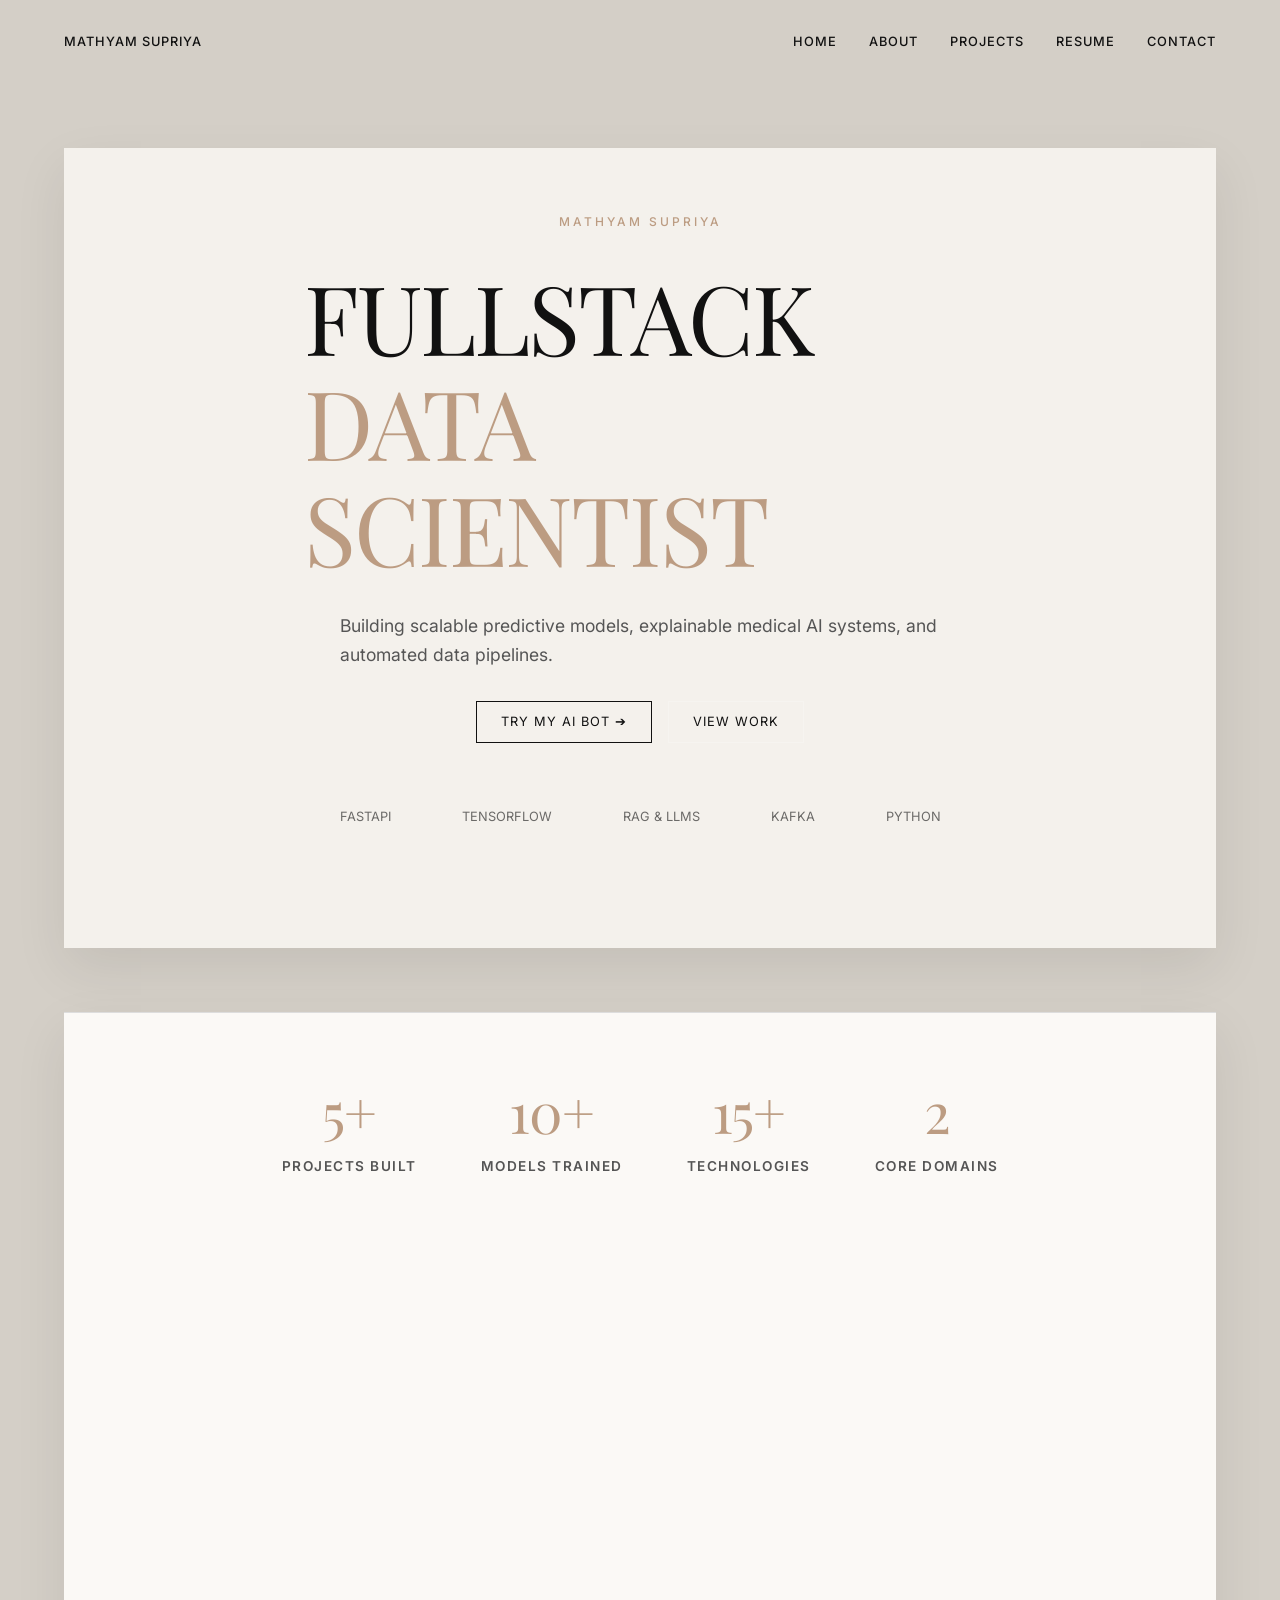
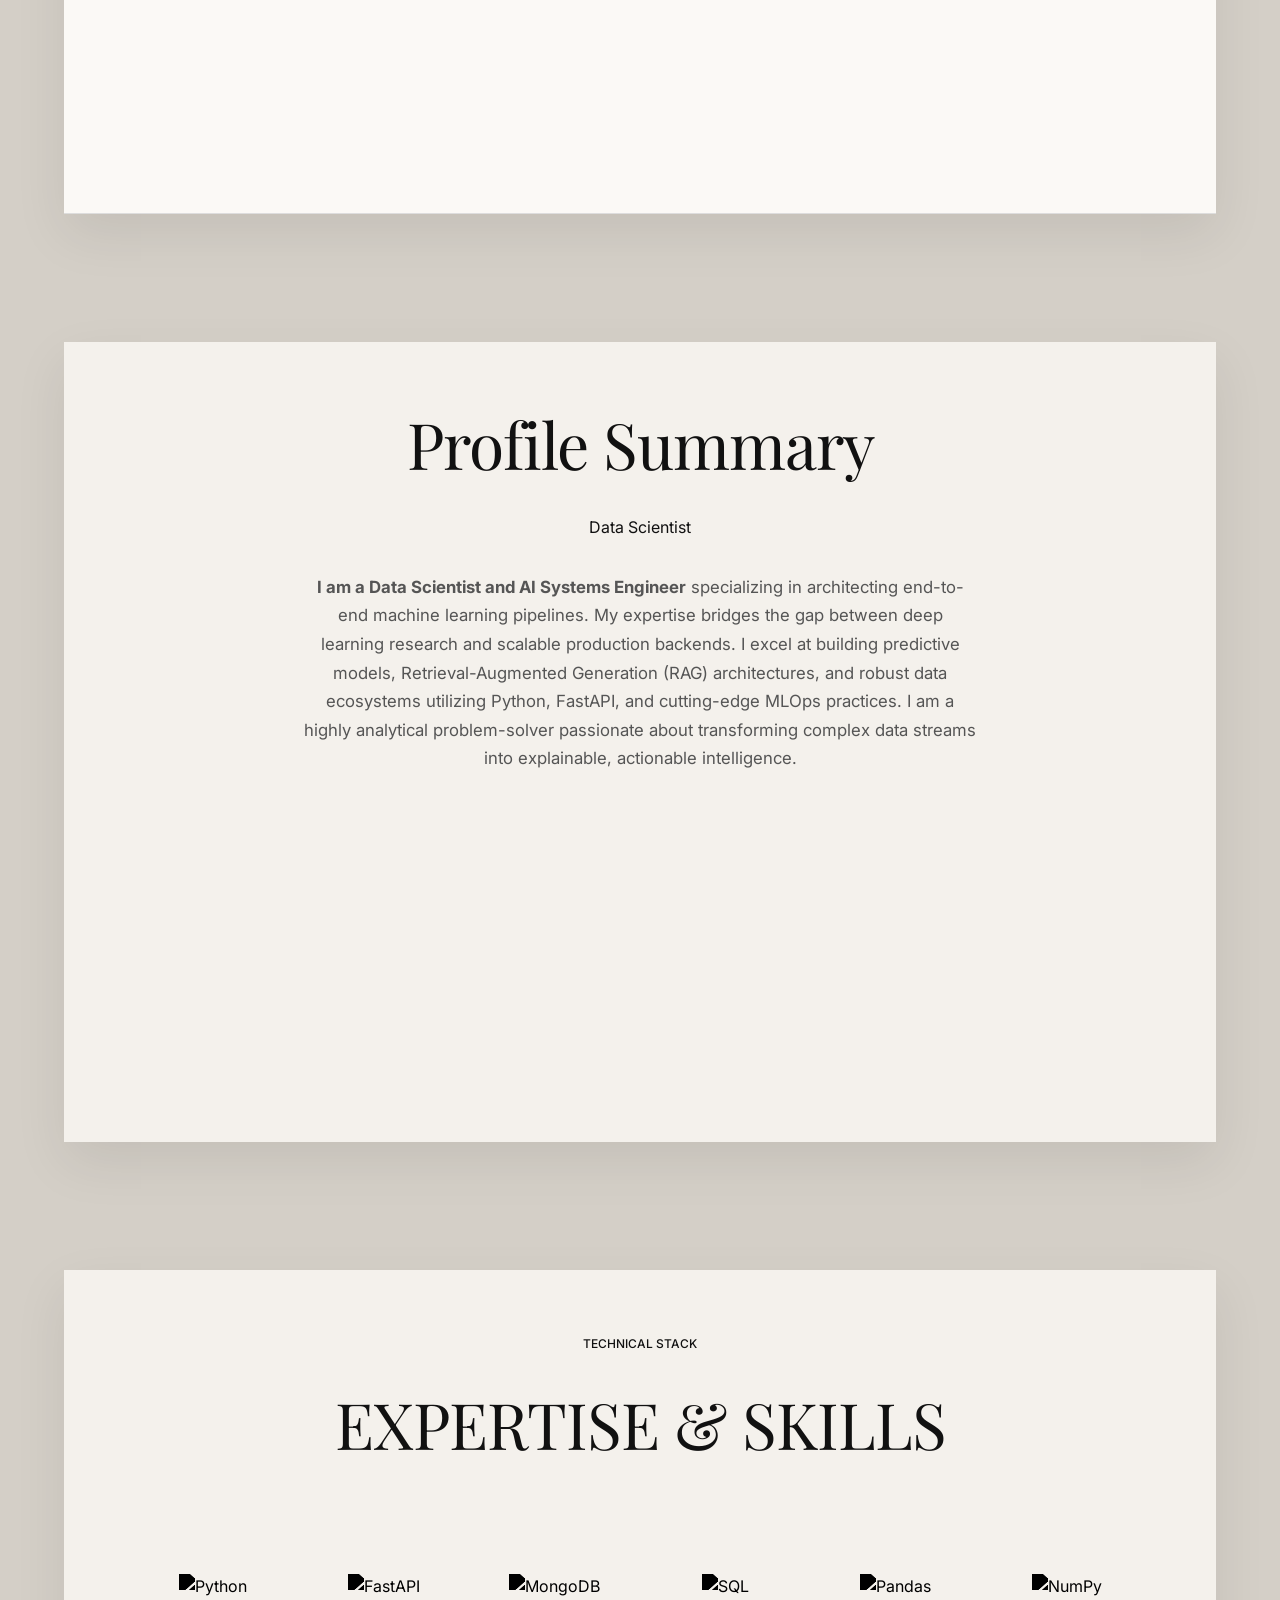
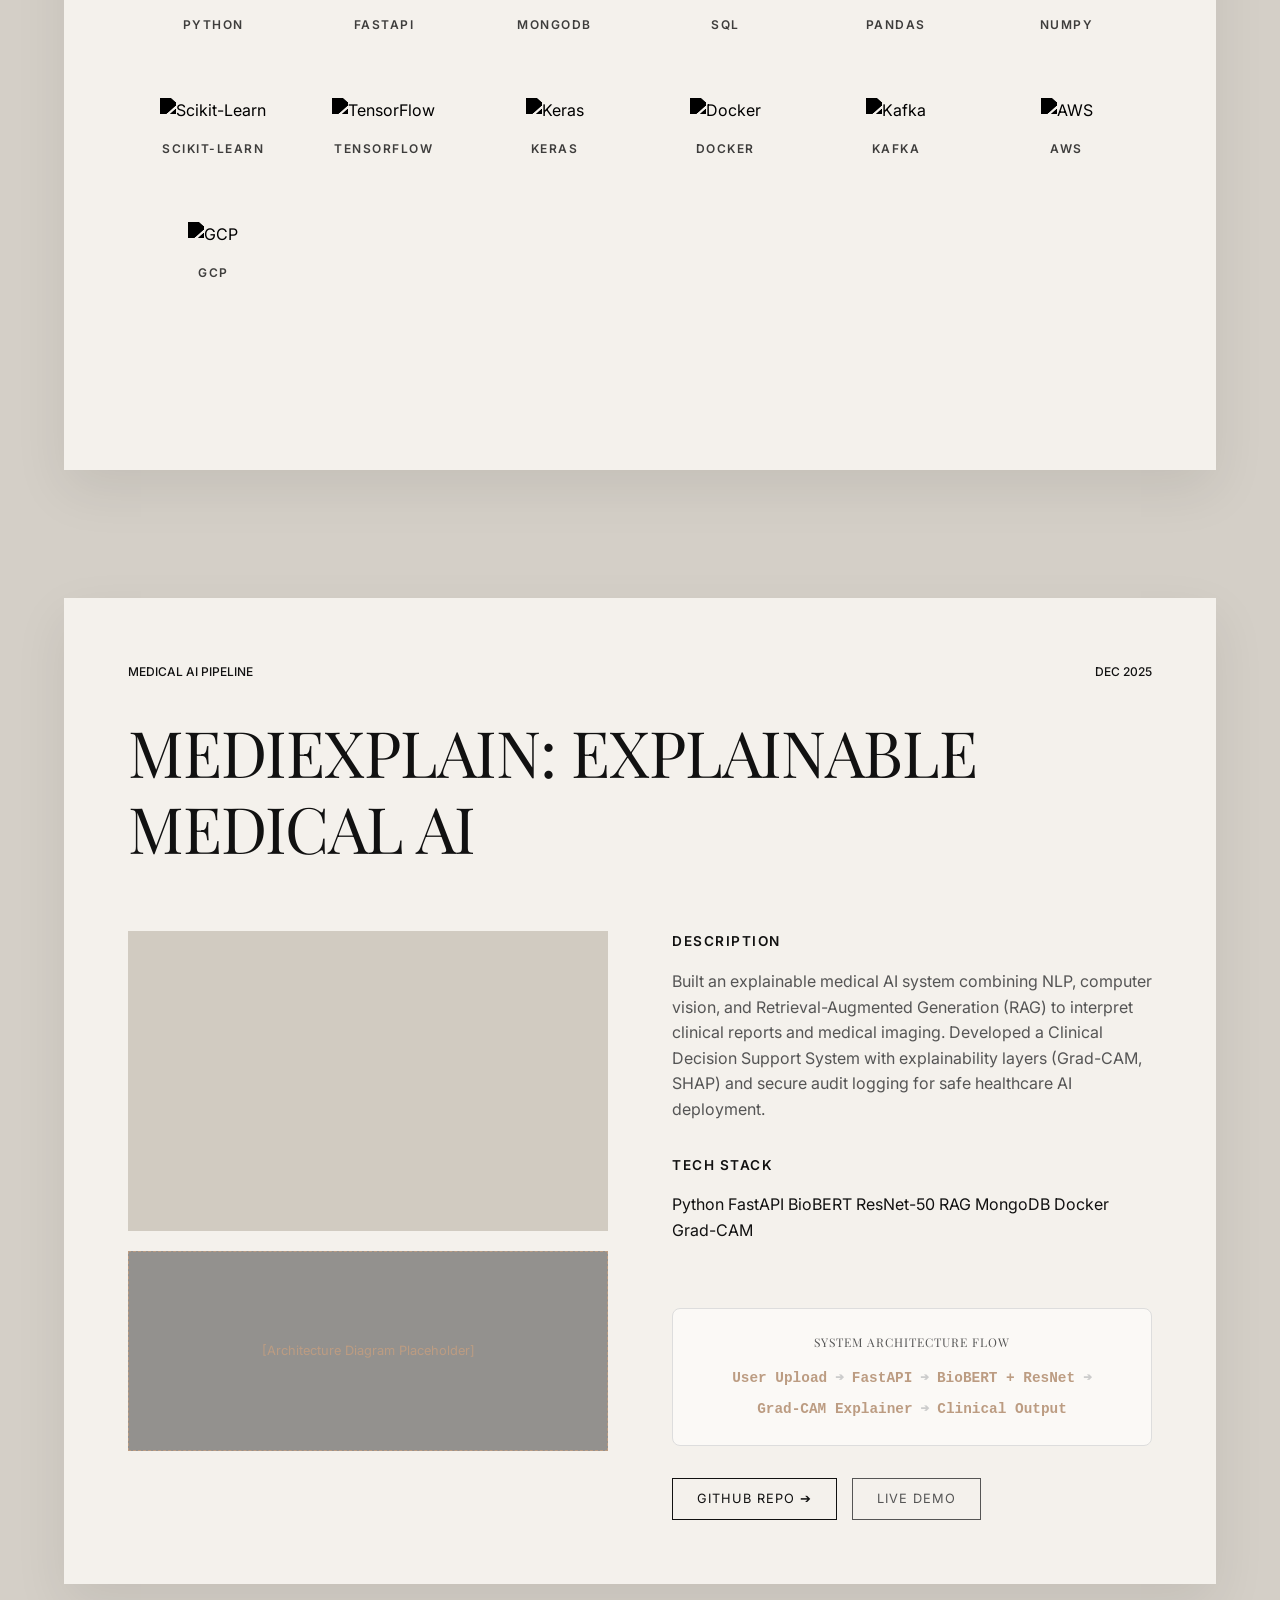
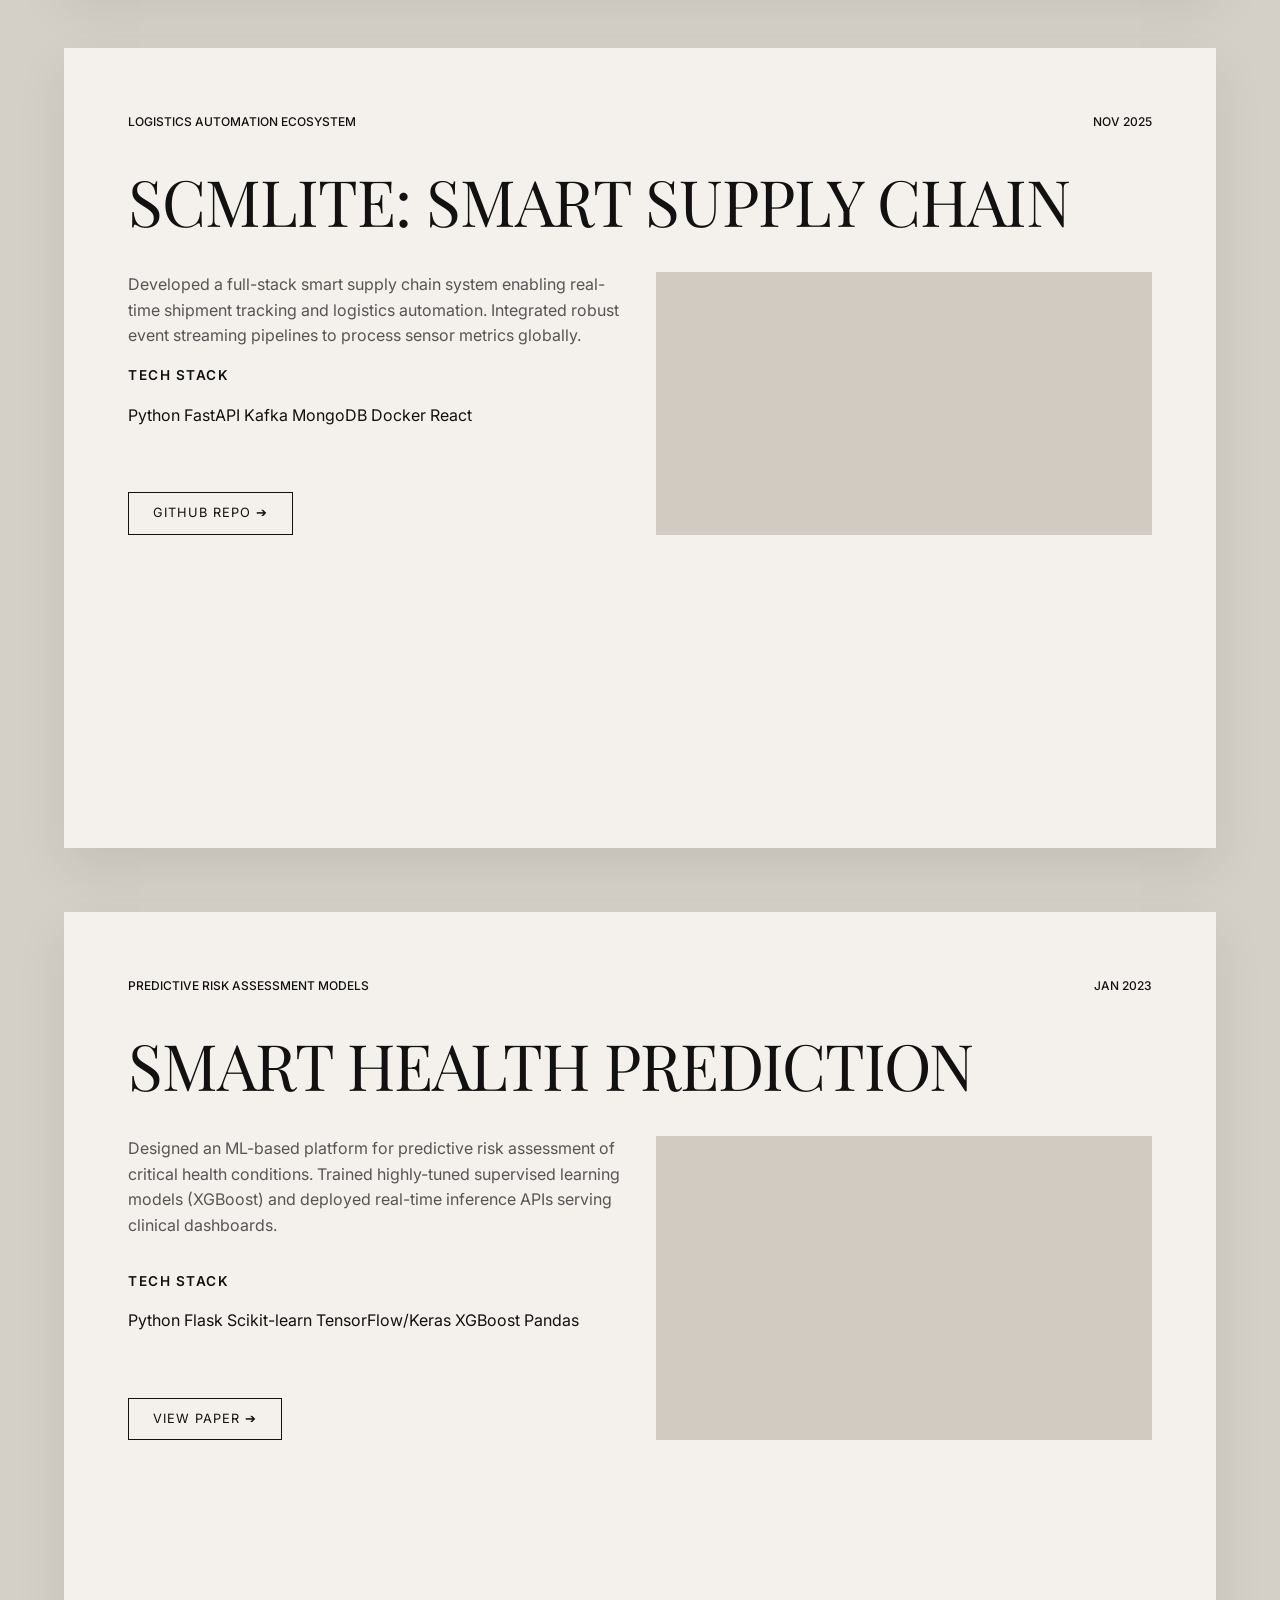
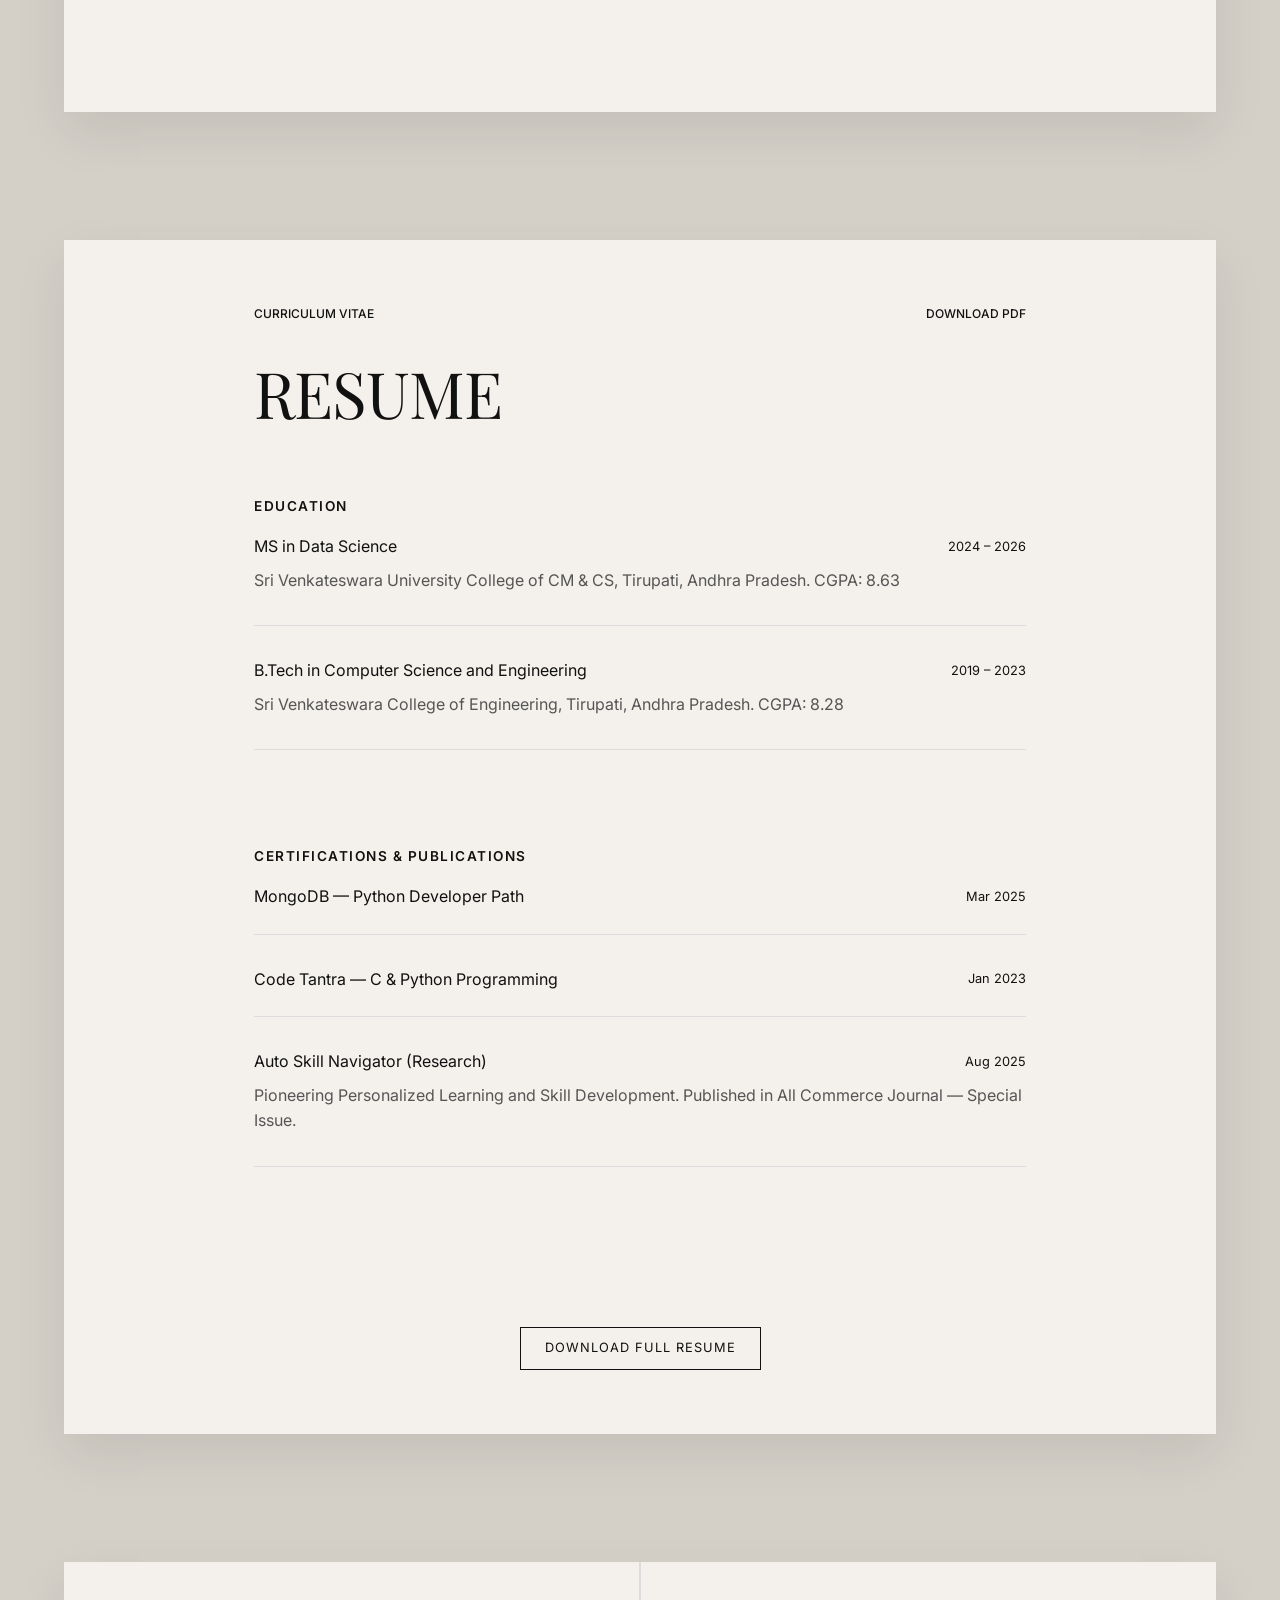
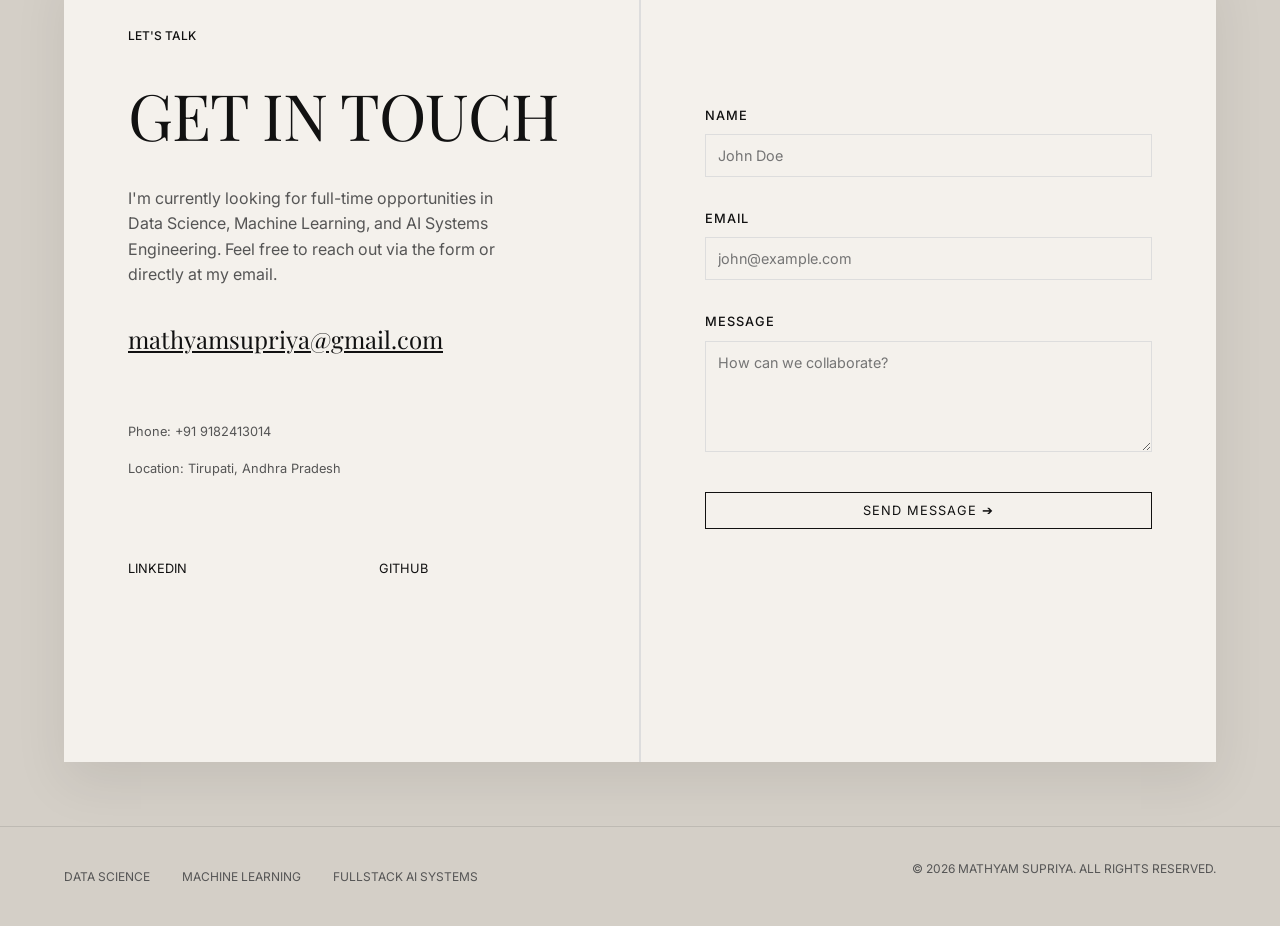
==== commit 7ad0b5b2: "style: implement data metrics dashboard and medexplain system architecture flow" ====
--- a/index.html
+++ b/index.html
@@ -44,6 +44,30 @@
             </section>
         </div>
 
+        <!-- Spread 1.5: Metrics Dashboard -->
+        <div class="spread mt-lg mb-lg" style="border-top: 1px solid var(--color-border); border-bottom: 1px solid var(--color-border); background: #fbf9f6;">
+            <section class="page" style="border: none; padding: 4rem 2rem;">
+                <div style="display: flex; justify-content: center; gap: clamp(2rem, 5vw, 6rem); flex-wrap: wrap; text-align: center;">
+                    <div>
+                        <h2 style="font-size: clamp(2.5rem, 5vw, 3.5rem); color: var(--color-accent); margin-bottom: 0.5rem; font-family: var(--font-serif);">5+</h2>
+                        <span style="font-size: 0.85rem; text-transform: uppercase; letter-spacing: 1.5px; font-weight: 600; color: var(--color-text-secondary);">Projects Built</span>
+                    </div>
+                    <div>
+                        <h2 style="font-size: clamp(2.5rem, 5vw, 3.5rem); color: var(--color-accent); margin-bottom: 0.5rem; font-family: var(--font-serif);">10+</h2>
+                        <span style="font-size: 0.85rem; text-transform: uppercase; letter-spacing: 1.5px; font-weight: 600; color: var(--color-text-secondary);">Models Trained</span>
+                    </div>
+                    <div>
+                        <h2 style="font-size: clamp(2.5rem, 5vw, 3.5rem); color: var(--color-accent); margin-bottom: 0.5rem; font-family: var(--font-serif);">15+</h2>
+                        <span style="font-size: 0.85rem; text-transform: uppercase; letter-spacing: 1.5px; font-weight: 600; color: var(--color-text-secondary);">Technologies</span>
+                    </div>
+                    <div>
+                        <h2 style="font-size: clamp(2.5rem, 5vw, 3.5rem); color: var(--color-accent); margin-bottom: 0.5rem; font-family: var(--font-serif);">2</h2>
+                        <span style="font-size: 0.85rem; text-transform: uppercase; letter-spacing: 1.5px; font-weight: 600; color: var(--color-text-secondary);">Core Domains</span>
+                    </div>
+                </div>
+            </section>
+        </div>
+
 
 
         <!-- Spread 3: Quick Profile & Links -->
@@ -177,6 +201,18 @@
                             <span class="badge">MongoDB</span>
                             <span class="badge">Docker</span>
                             <span class="badge">Grad-CAM</span>
+                        </div>
+
+                        <!-- Architecture System Flow -->
+                        <div style="background: #fbf9f6; border: 1px solid var(--color-border); padding: 1.5rem; border-radius: 8px; margin-bottom: 2rem; text-align: center;">
+                            <h4 style="font-size: 0.75rem; text-transform: uppercase; letter-spacing: 1px; color: var(--color-text-secondary); margin-bottom: 15px;">System Architecture Flow</h4>
+                            <div style="font-family: monospace; font-size: 0.9rem; font-weight: bold; color: var(--color-accent); display: flex; flex-wrap: wrap; align-items: center; justify-content: center; gap: 8px;">
+                                <span>User Upload</span> <span style="color: #ccc;">➔</span>
+                                <span>FastAPI</span> <span style="color: #ccc;">➔</span>
+                                <span>BioBERT + ResNet</span> <span style="color: #ccc;">➔</span>
+                                <span>Grad-CAM Explainer</span> <span style="color: #ccc;">➔</span>
+                                <span>Clinical Output</span>
+                            </div>
                         </div>
 
                         <div style="display: flex; gap: 15px;">
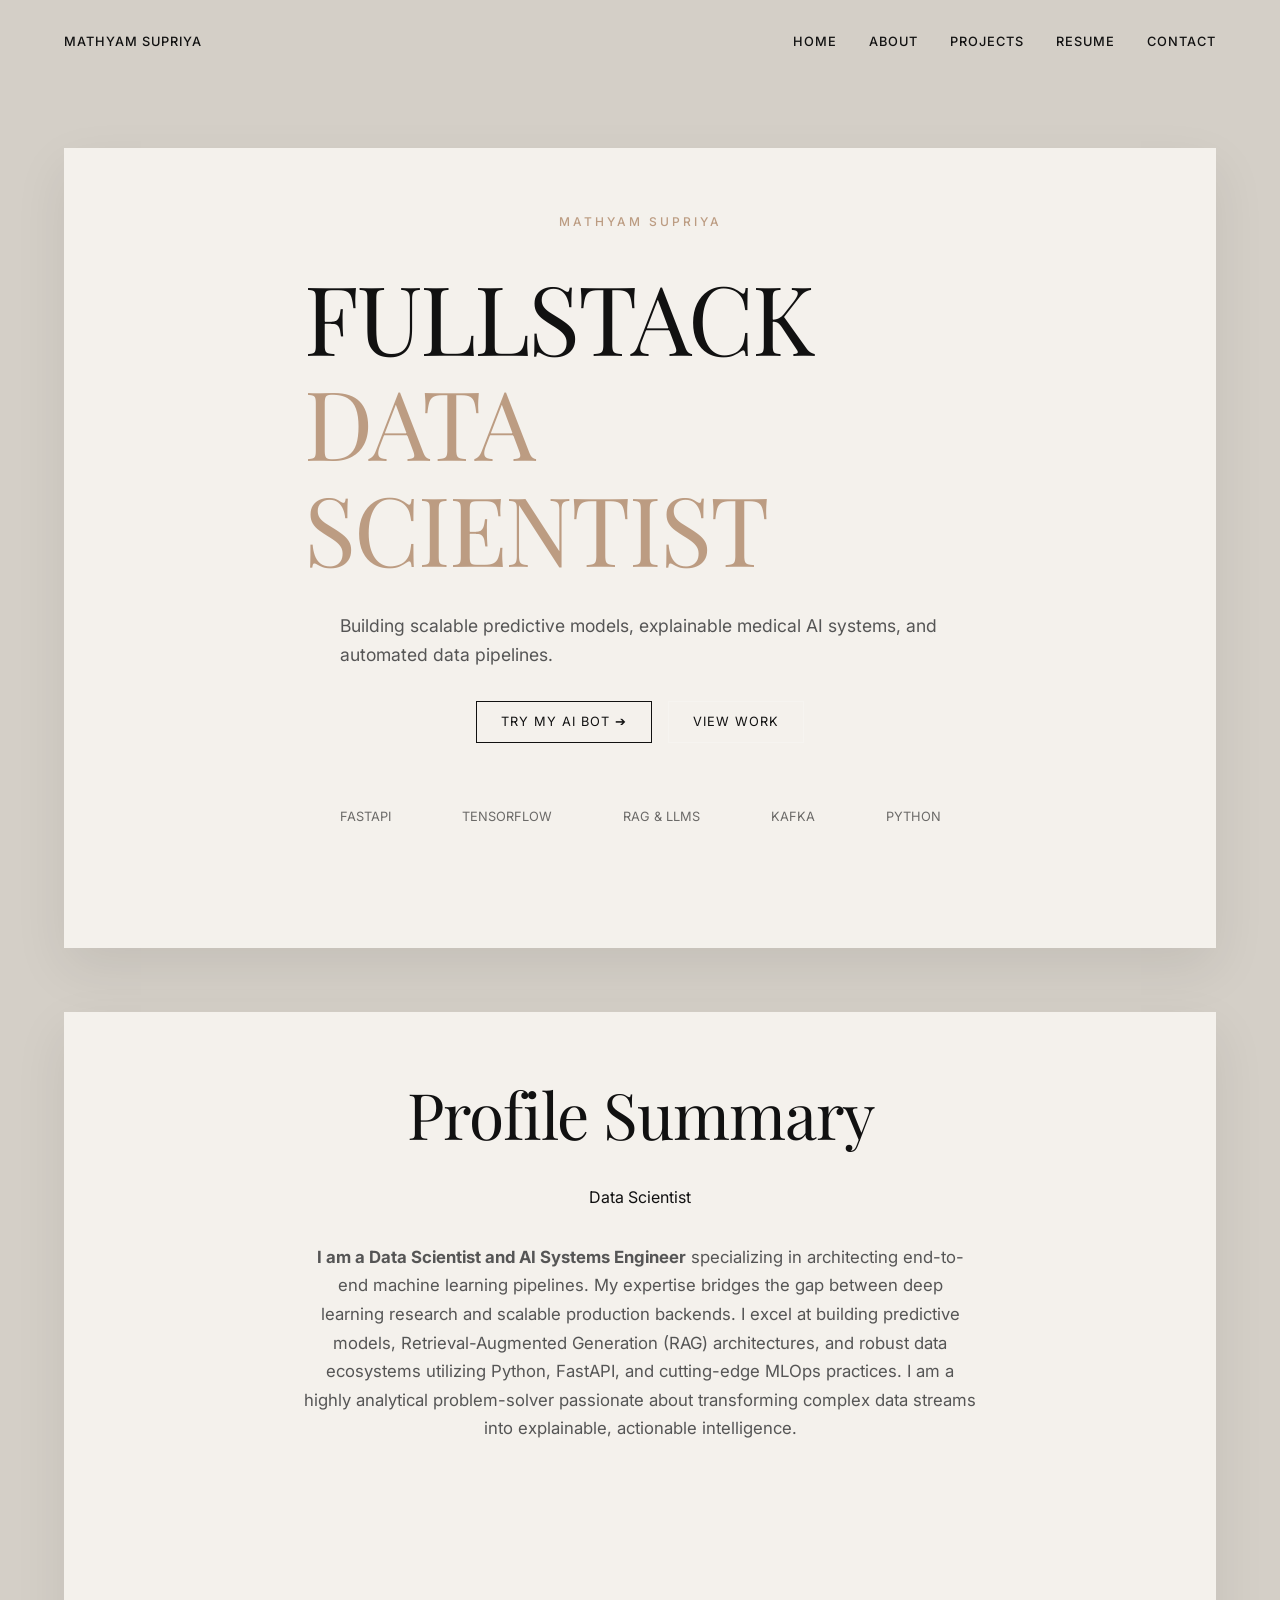
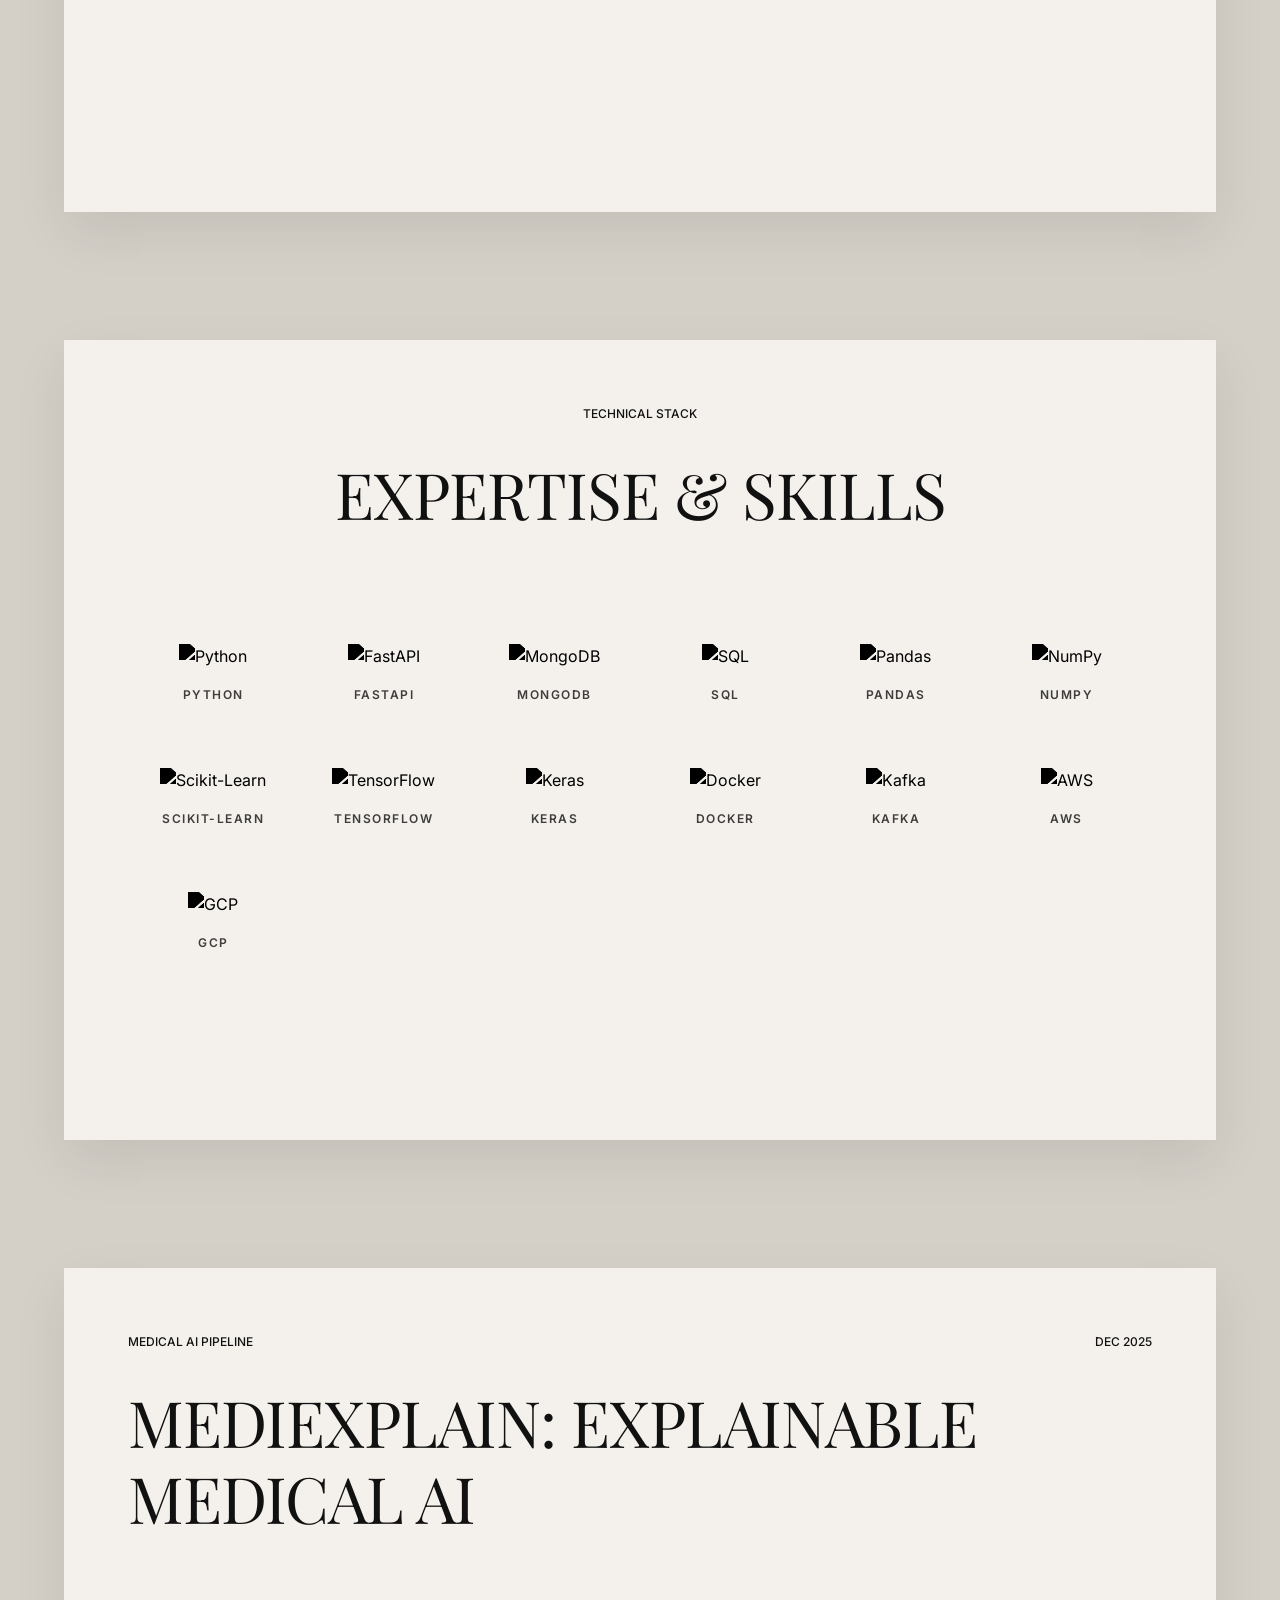
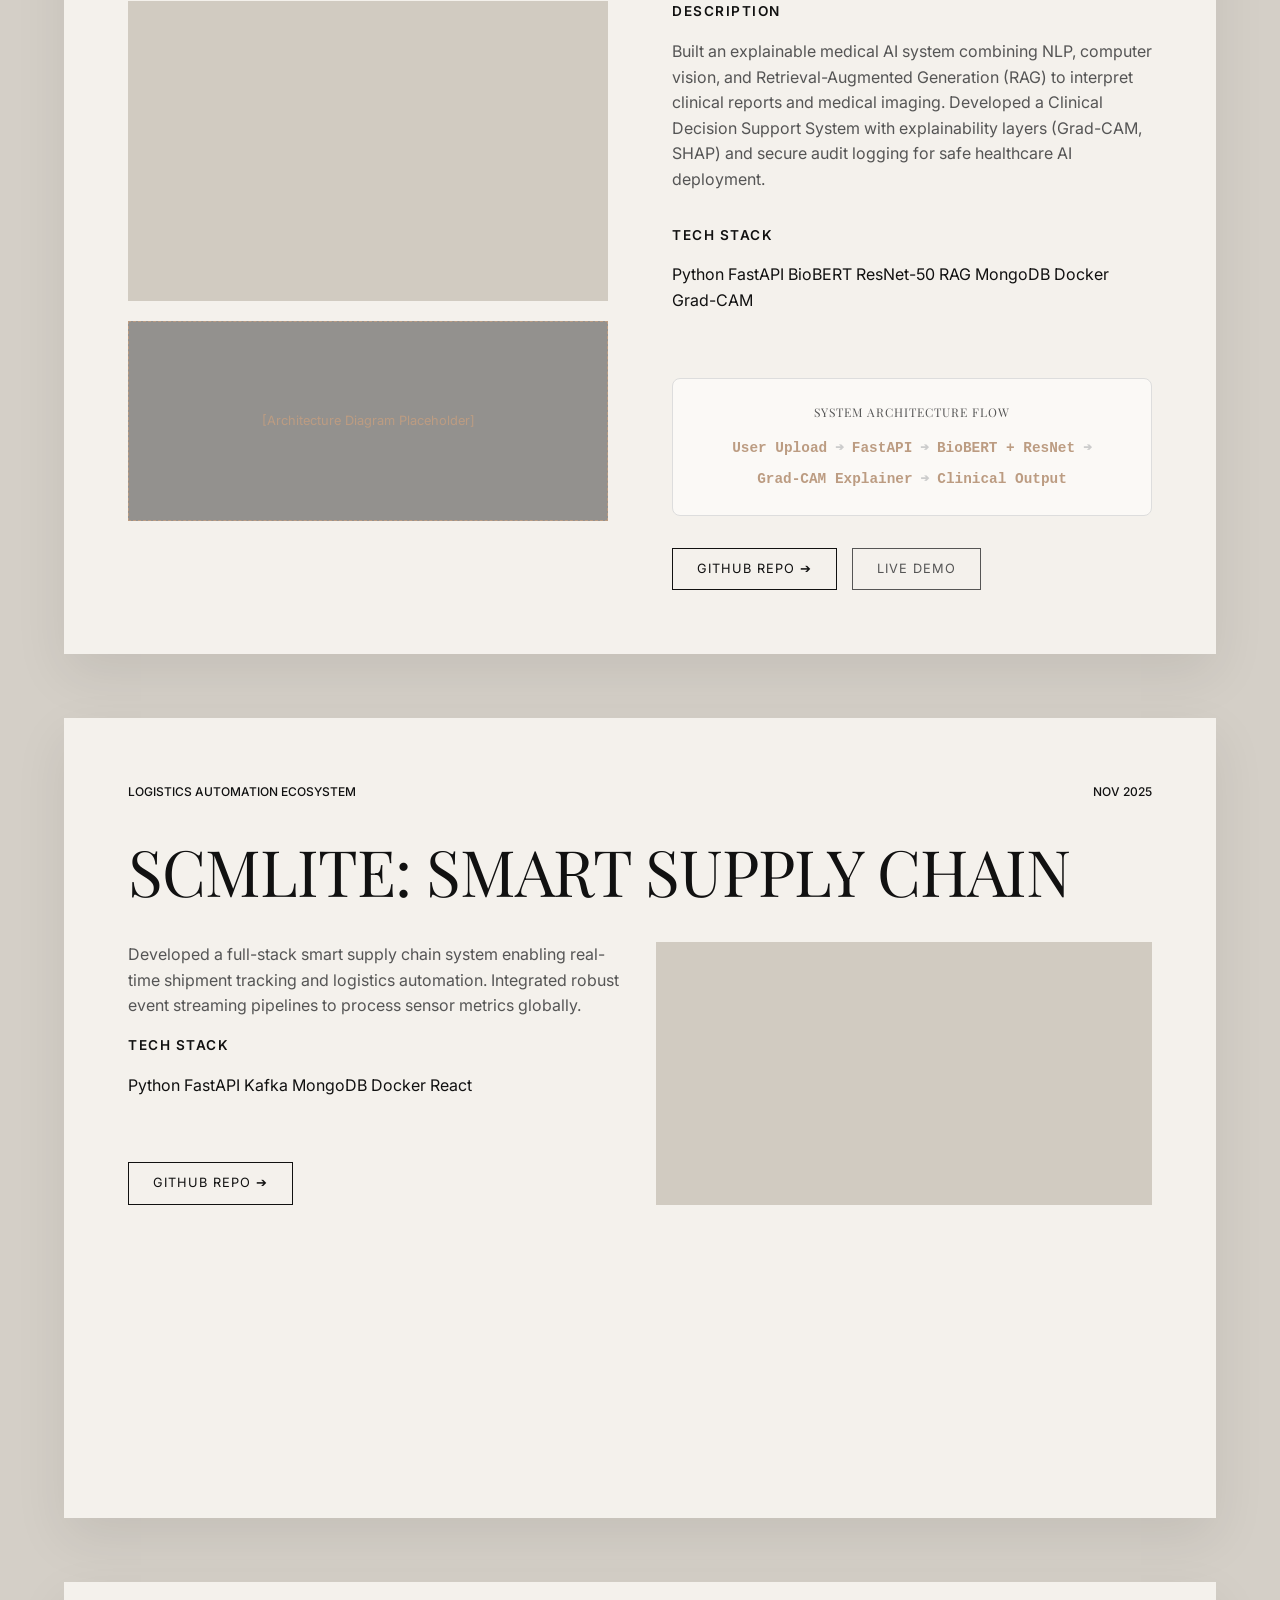
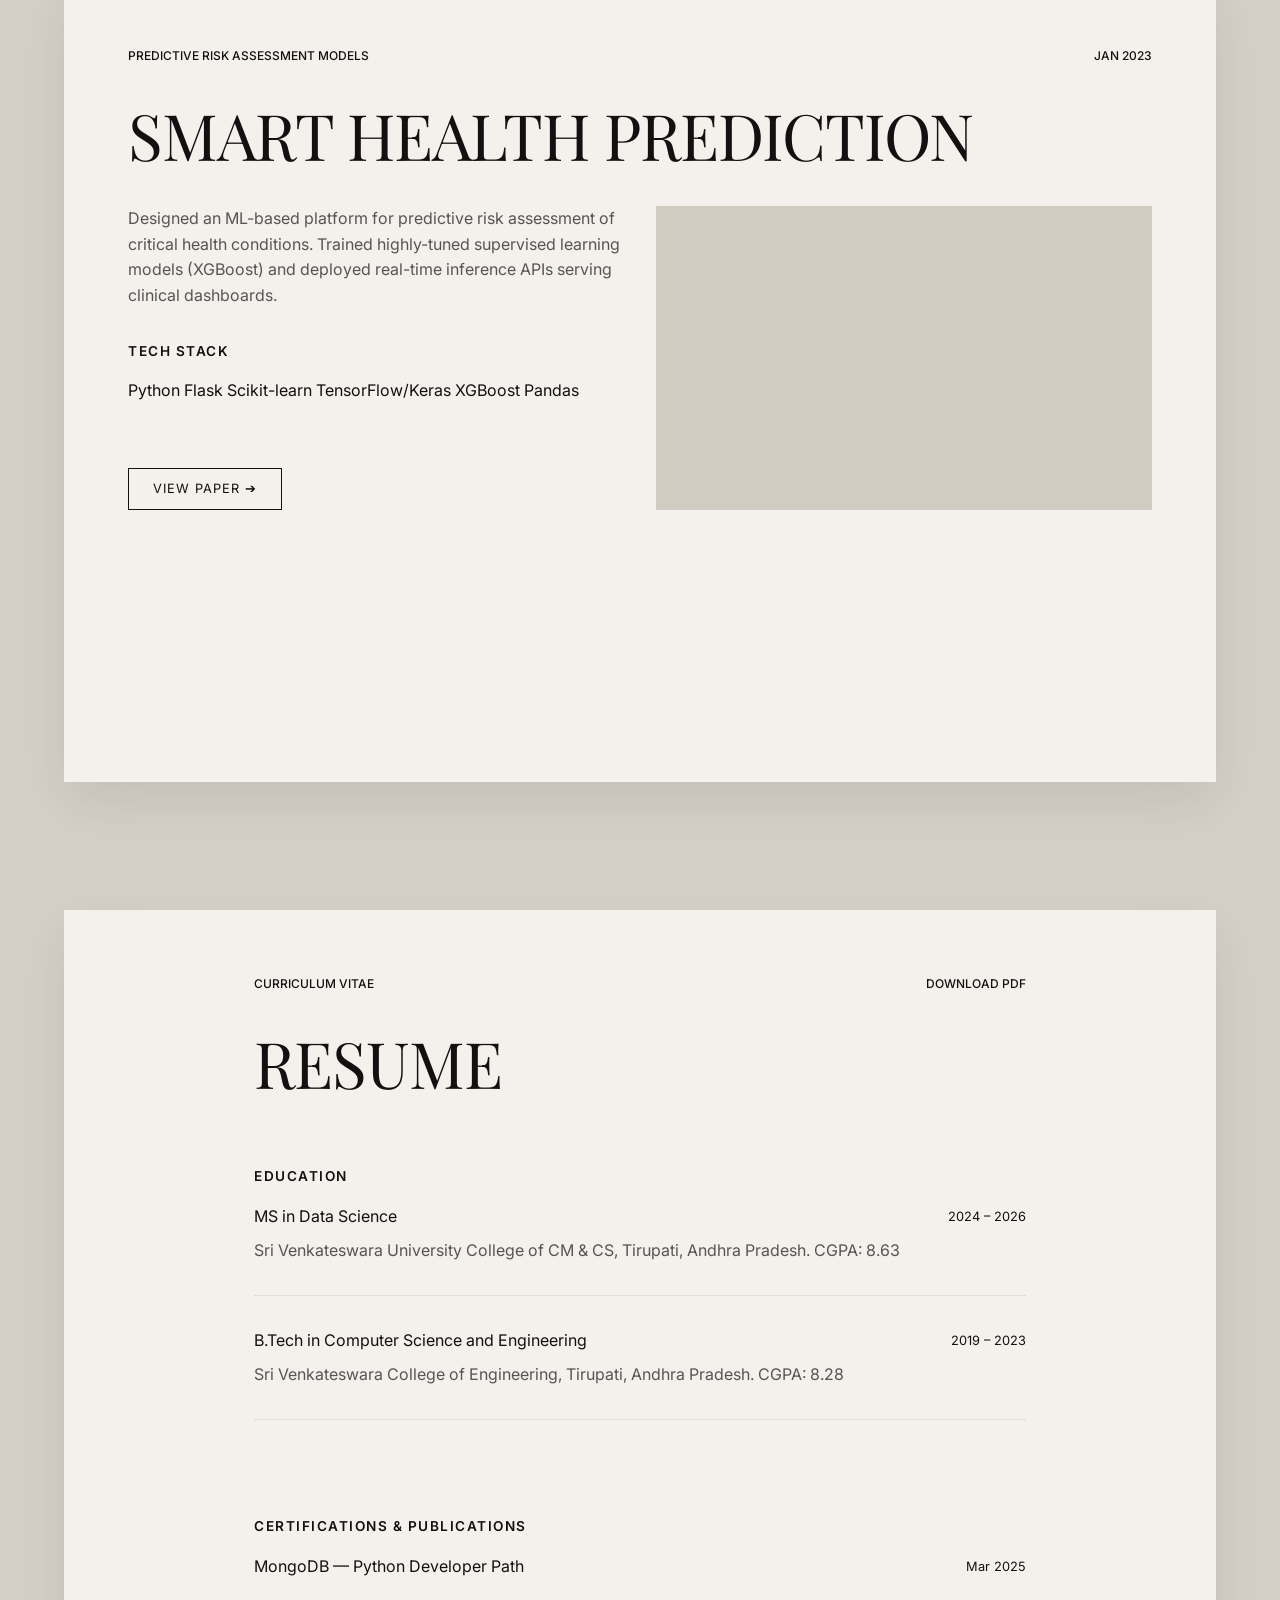
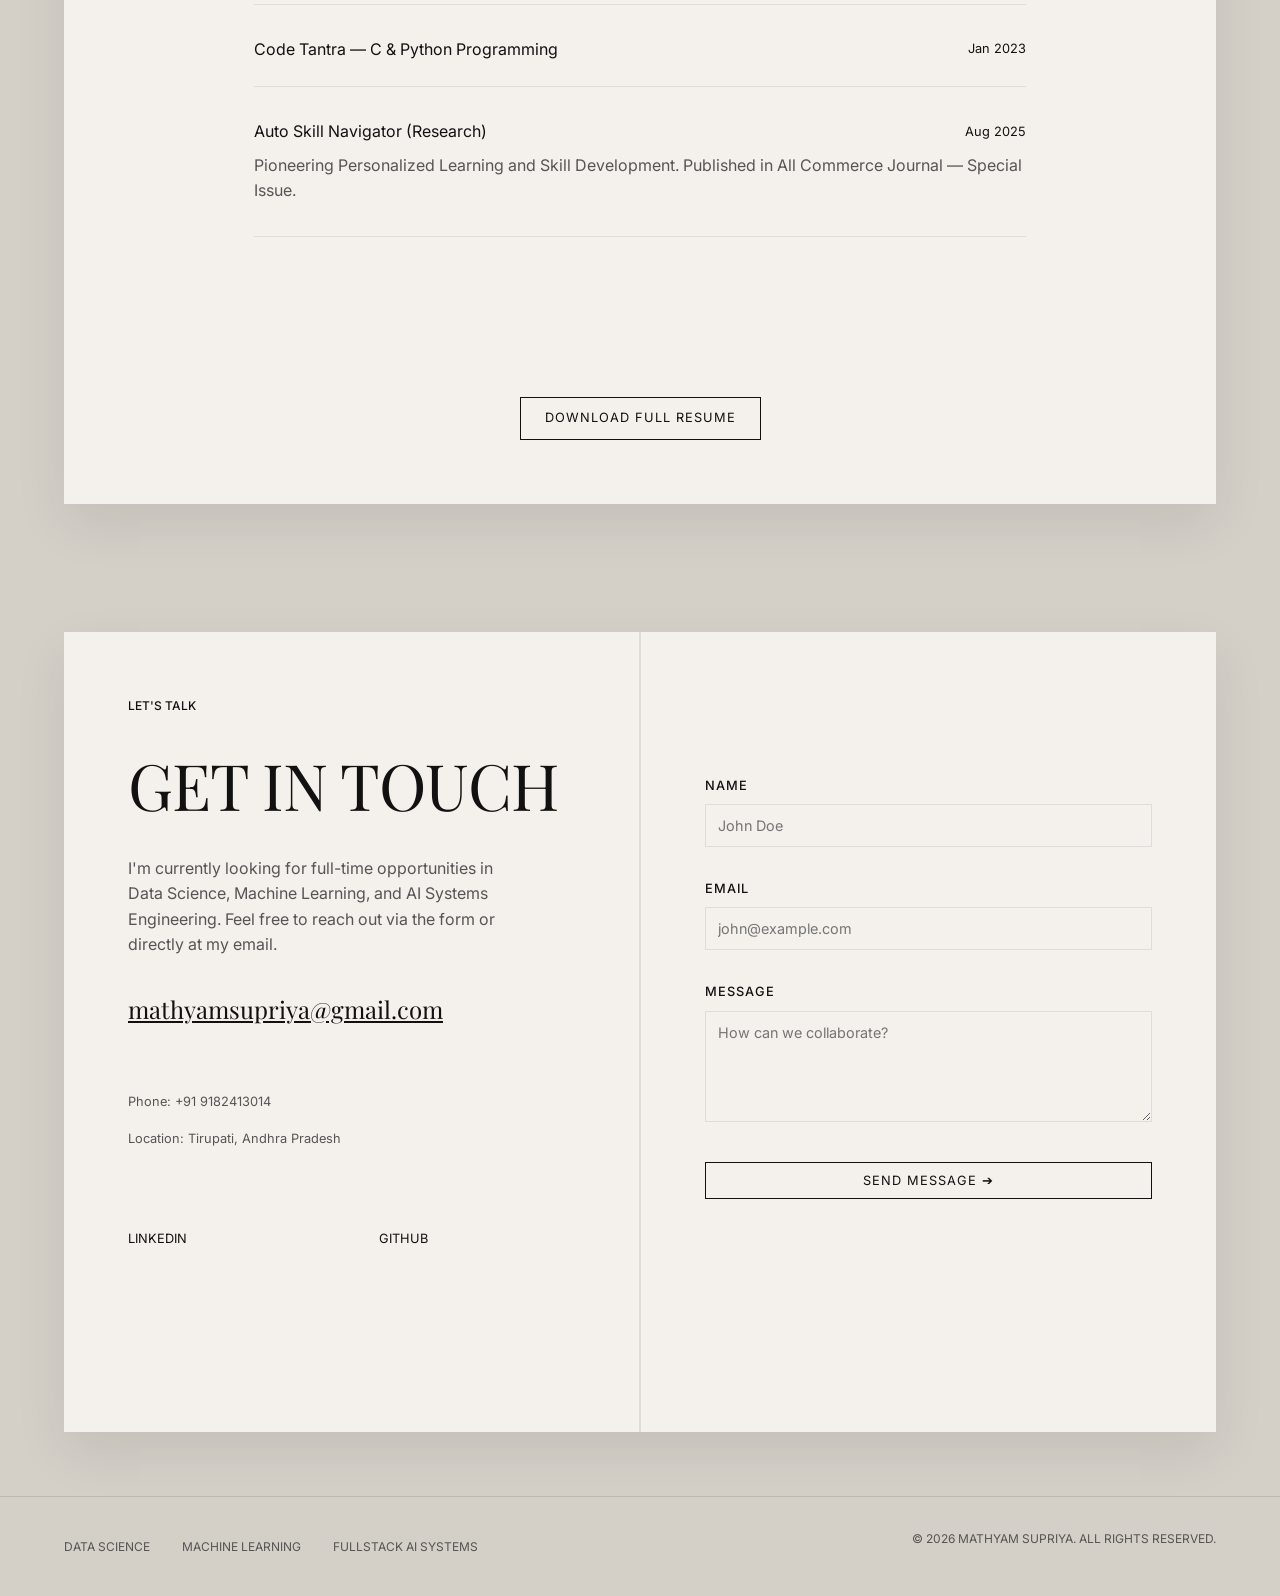
==== commit 00aa486e: "style: remove metrics dashboard spread from index output" ====
--- a/index.html
+++ b/index.html
@@ -44,29 +44,7 @@
             </section>
         </div>
 
-        <!-- Spread 1.5: Metrics Dashboard -->
-        <div class="spread mt-lg mb-lg" style="border-top: 1px solid var(--color-border); border-bottom: 1px solid var(--color-border); background: #fbf9f6;">
-            <section class="page" style="border: none; padding: 4rem 2rem;">
-                <div style="display: flex; justify-content: center; gap: clamp(2rem, 5vw, 6rem); flex-wrap: wrap; text-align: center;">
-                    <div>
-                        <h2 style="font-size: clamp(2.5rem, 5vw, 3.5rem); color: var(--color-accent); margin-bottom: 0.5rem; font-family: var(--font-serif);">5+</h2>
-                        <span style="font-size: 0.85rem; text-transform: uppercase; letter-spacing: 1.5px; font-weight: 600; color: var(--color-text-secondary);">Projects Built</span>
-                    </div>
-                    <div>
-                        <h2 style="font-size: clamp(2.5rem, 5vw, 3.5rem); color: var(--color-accent); margin-bottom: 0.5rem; font-family: var(--font-serif);">10+</h2>
-                        <span style="font-size: 0.85rem; text-transform: uppercase; letter-spacing: 1.5px; font-weight: 600; color: var(--color-text-secondary);">Models Trained</span>
-                    </div>
-                    <div>
-                        <h2 style="font-size: clamp(2.5rem, 5vw, 3.5rem); color: var(--color-accent); margin-bottom: 0.5rem; font-family: var(--font-serif);">15+</h2>
-                        <span style="font-size: 0.85rem; text-transform: uppercase; letter-spacing: 1.5px; font-weight: 600; color: var(--color-text-secondary);">Technologies</span>
-                    </div>
-                    <div>
-                        <h2 style="font-size: clamp(2.5rem, 5vw, 3.5rem); color: var(--color-accent); margin-bottom: 0.5rem; font-family: var(--font-serif);">2</h2>
-                        <span style="font-size: 0.85rem; text-transform: uppercase; letter-spacing: 1.5px; font-weight: 600; color: var(--color-text-secondary);">Core Domains</span>
-                    </div>
-                </div>
-            </section>
-        </div>
+
 
 
 
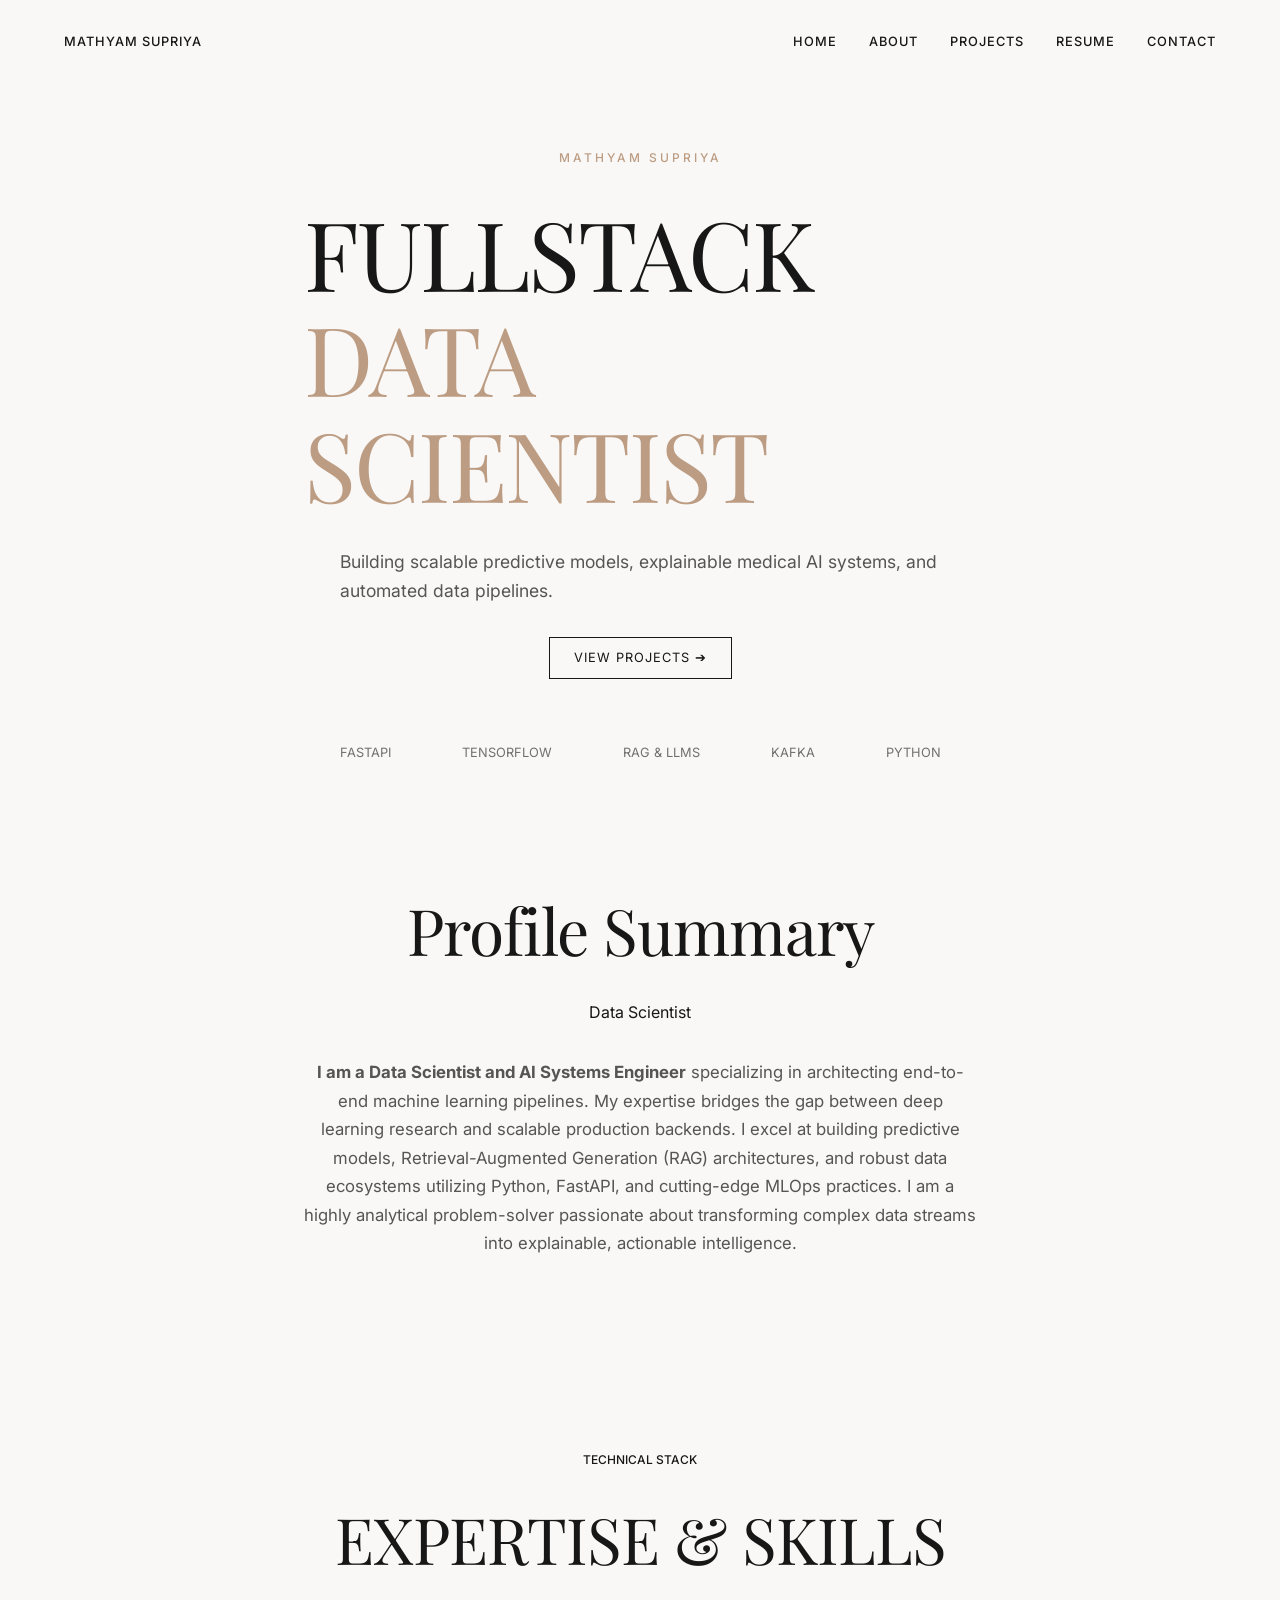
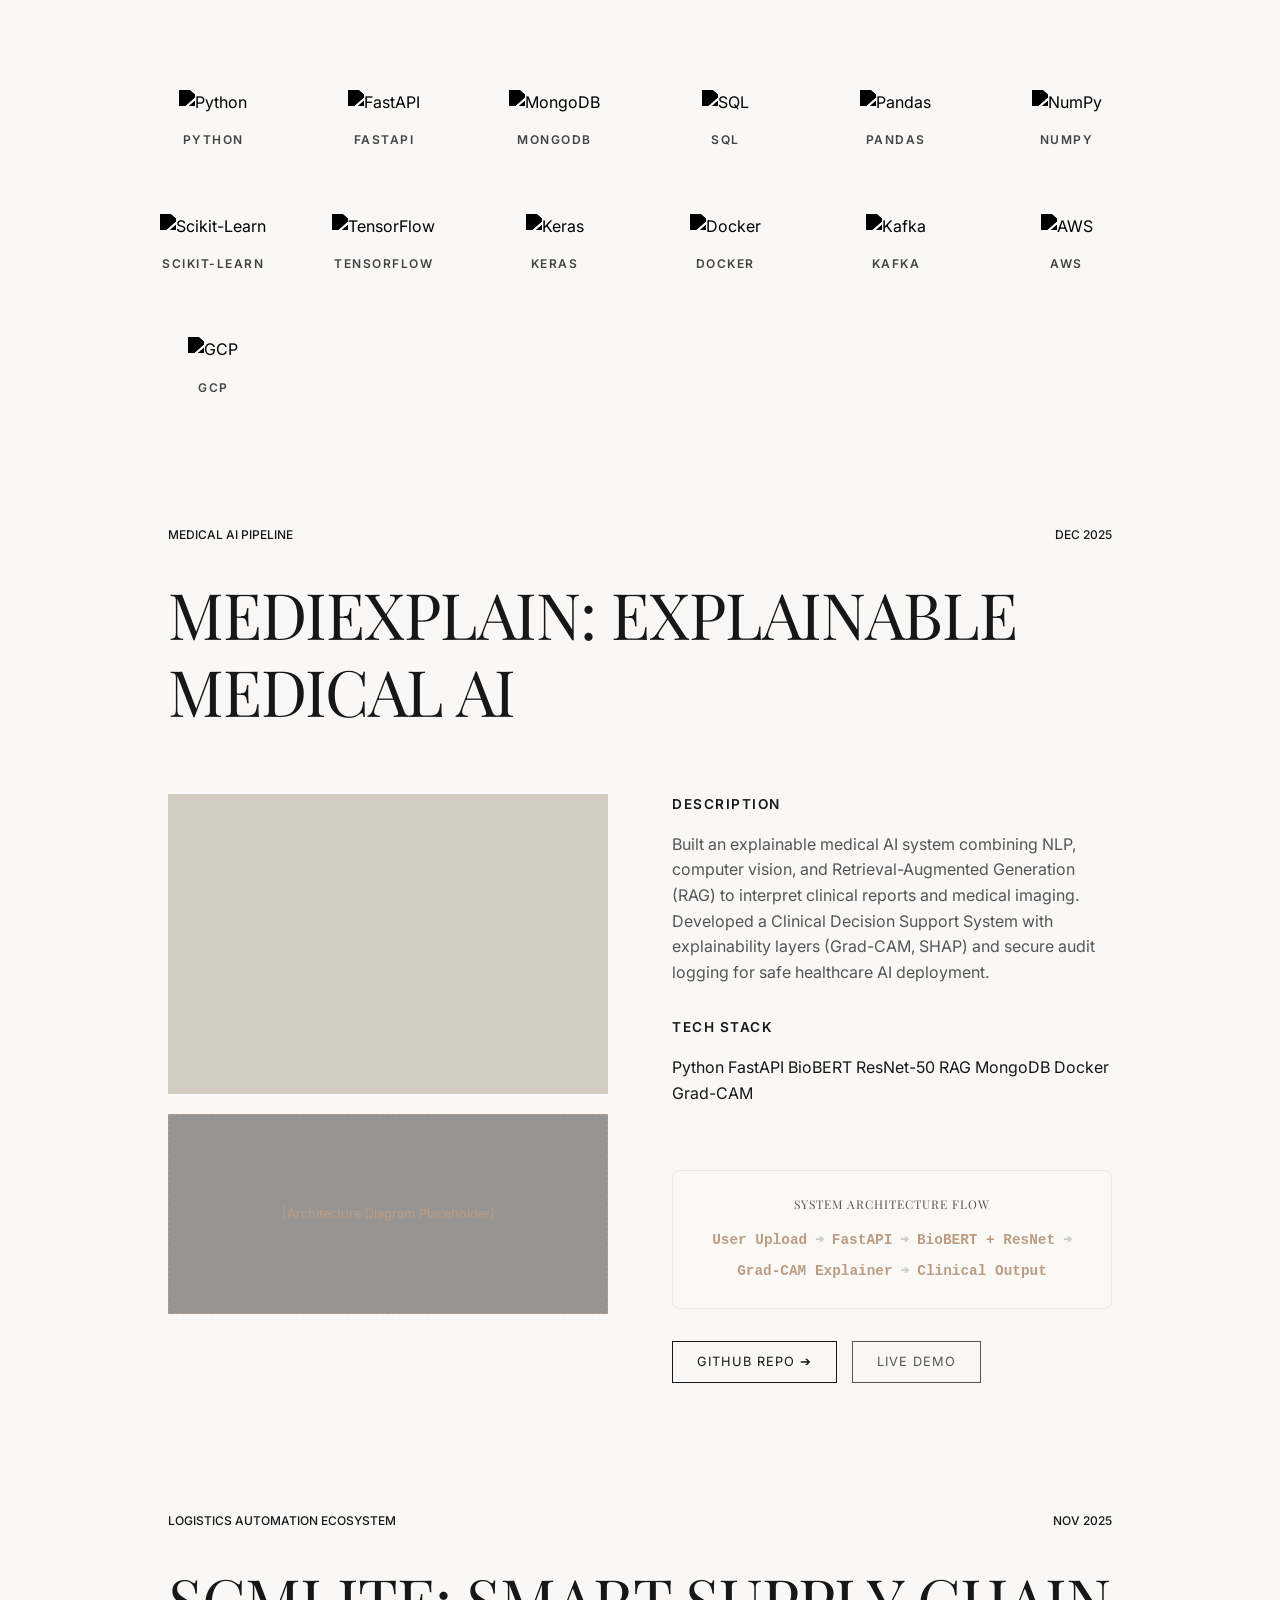
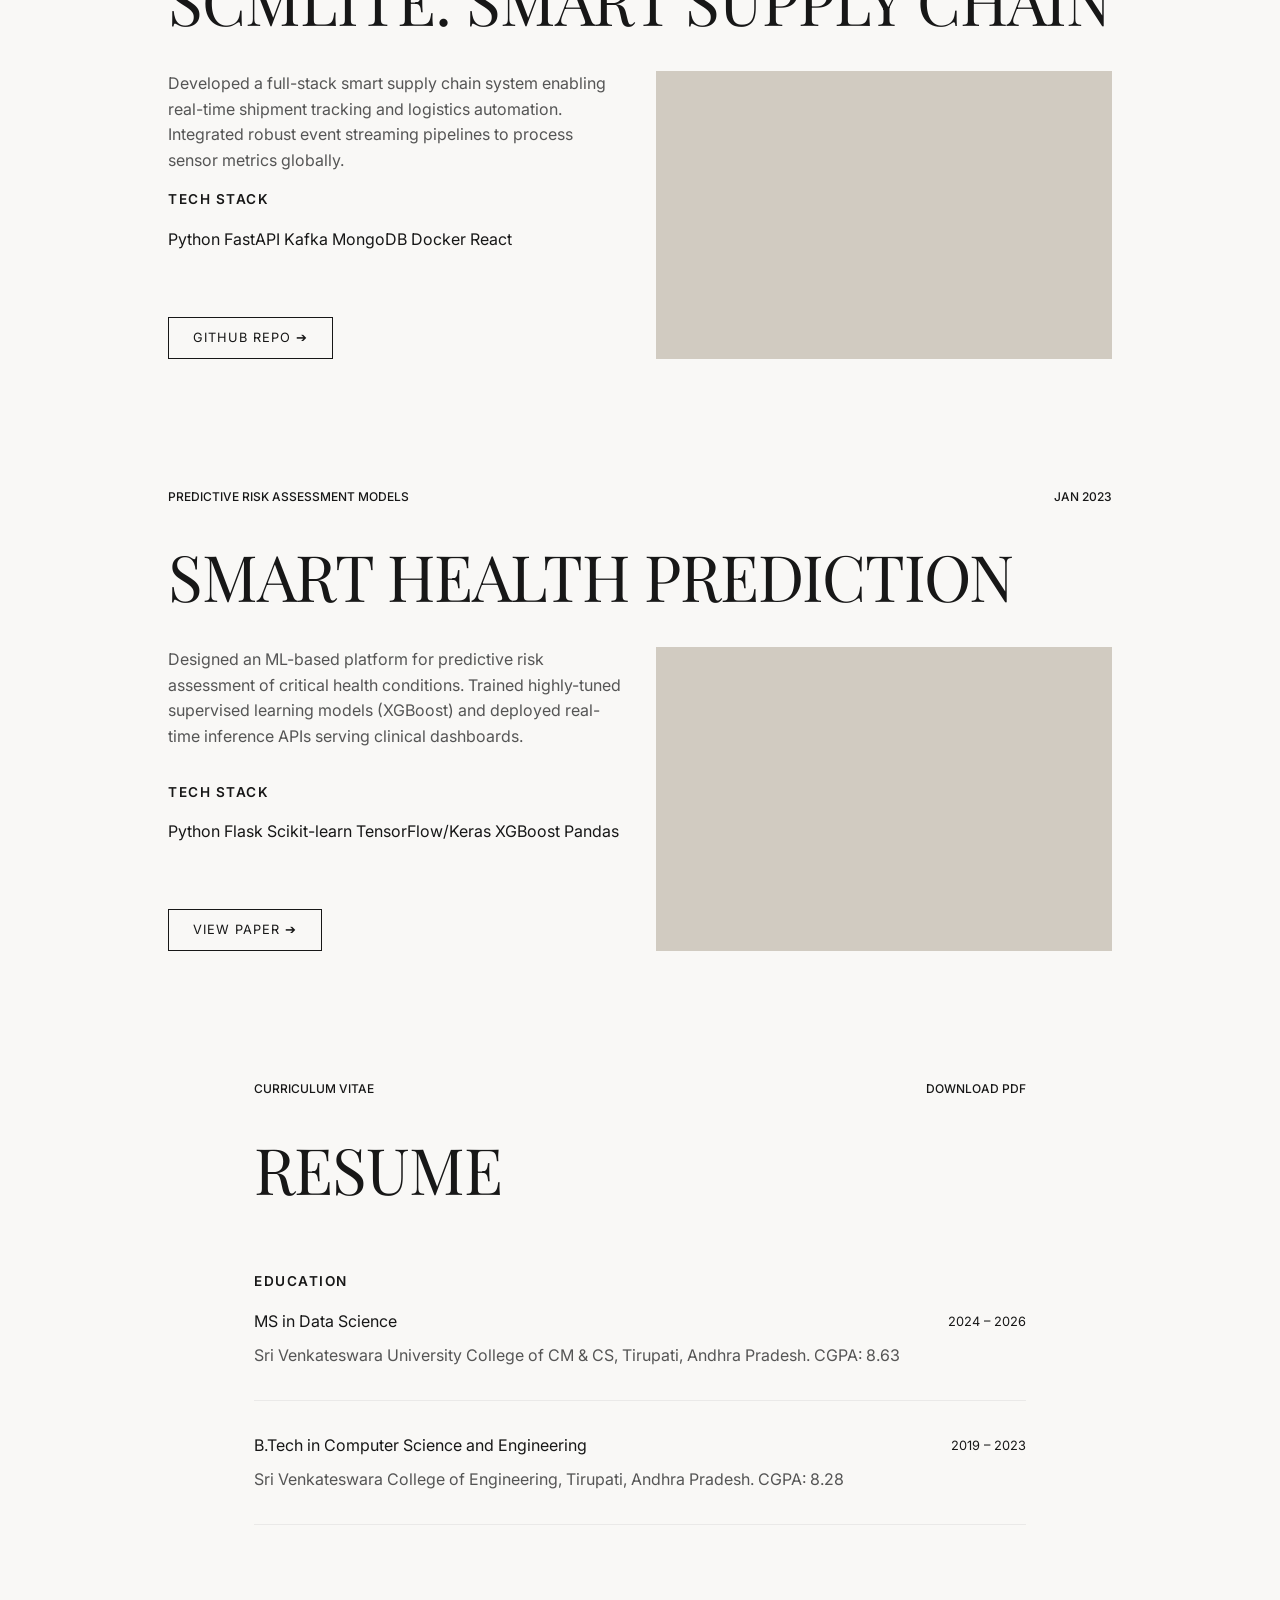
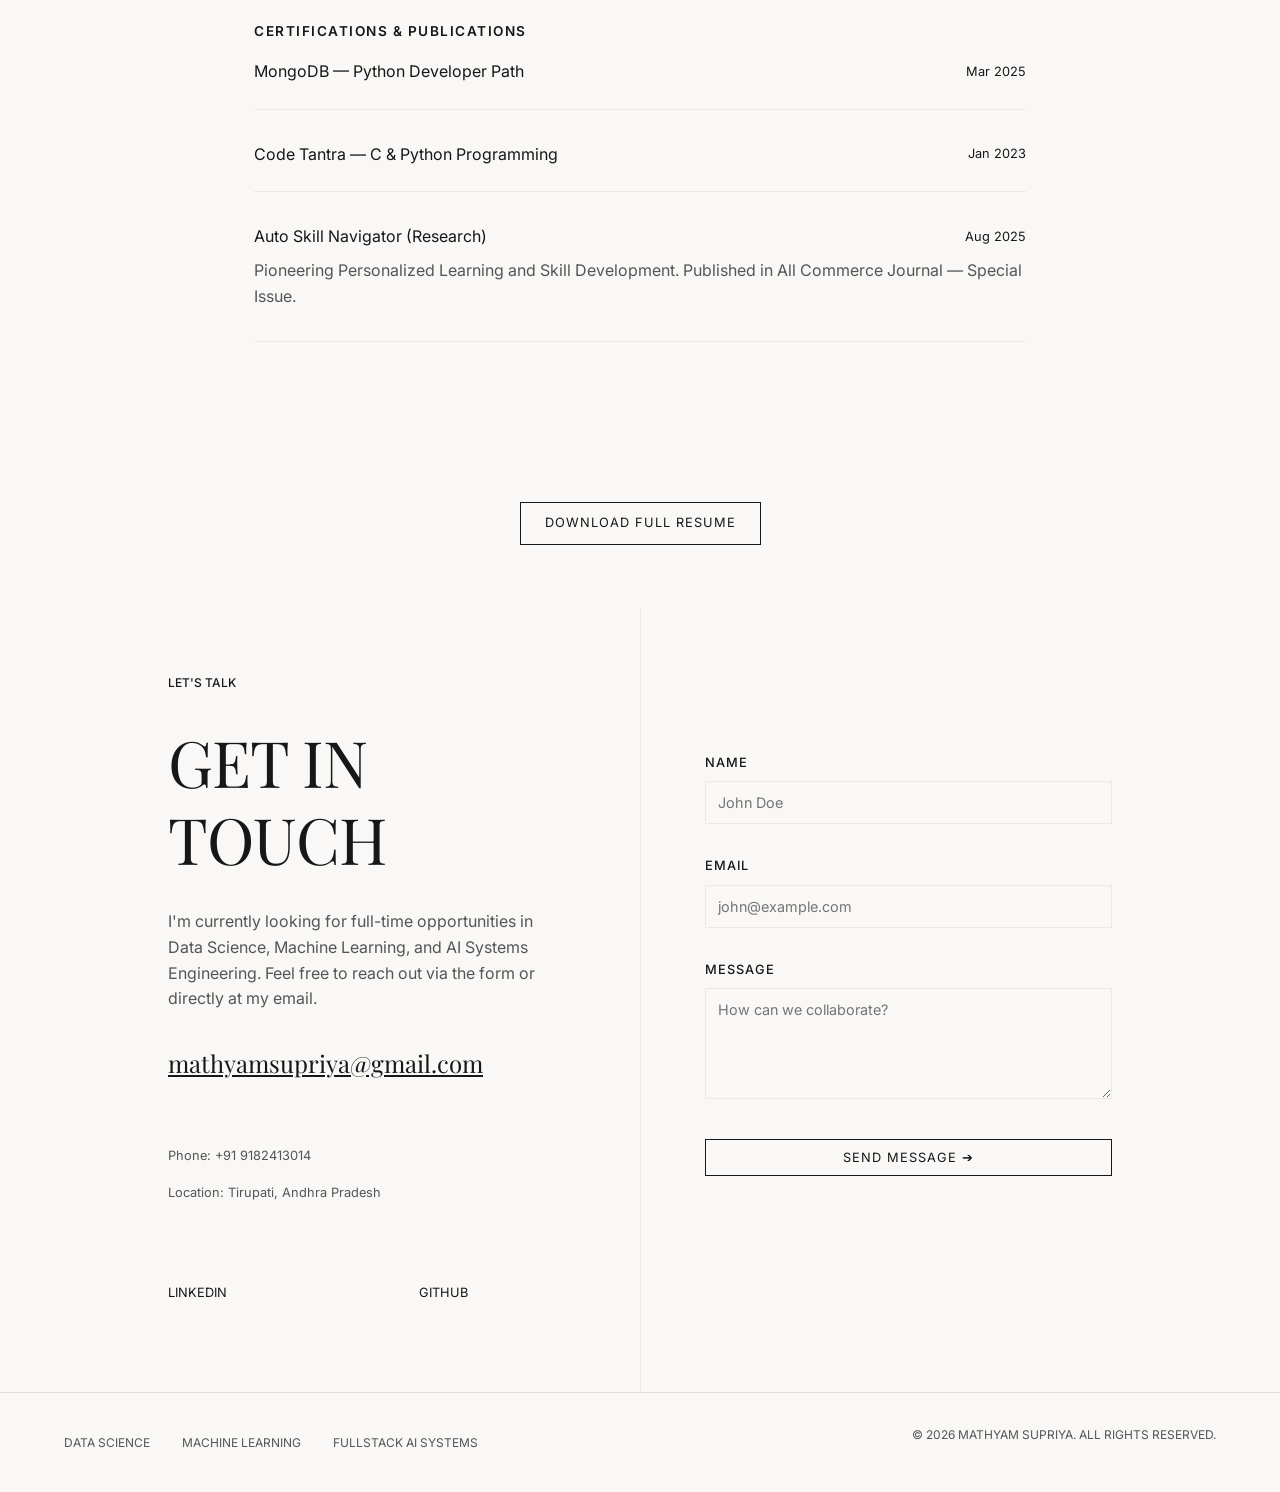
==== commit ef84cc5c: "style: remove AI Bot CTA from hero section" ====
--- a/index.html
+++ b/index.html
@@ -29,8 +29,7 @@
                         Building scalable predictive models, explainable medical AI systems, and automated data pipelines.
                     </p>
                     <div style="display: flex; gap: 1rem; justify-content: center; margin-top: 2rem;">
-                        <a href="#ai-demo" class="btn">Try My AI Bot ➔</a>
-                        <a href="/pages/projects.html" class="btn" style="background: transparent; border-color: rgba(255,255,255,0.2);">View Work</a>
+                        <a href="#projects" class="btn">View Projects ➔</a>
                     </div>
                 </div>
 
--- a/assets/css/main.css
+++ b/assets/css/main.css
@@ -5,12 +5,12 @@
 
 :root {
     /* Color Palette derived from the provided image */
-    --color-bg-page: #d4cfc7;       /* The dark beige background of the full screen */
-    --color-paper: #f4f1ec;         /* The slightly warm white of the paper pages */
-    --color-text-primary: #111111;  /* Very dark grey/black for text */
+    --color-bg-page: #f9f8f6;       /* Elegant unified light beige background */
+    --color-paper: #f9f8f6;         /* Unified seamlessly */
+    --color-text-primary: #171717;  /* High contrast dark for text */
     --color-text-secondary: #555555;/* Subtle grey for smaller text */
     --color-accent: #bc9c82;        /* Subtle warm accent color */
-    --color-border: #dddddd;        /* Light grey for subtle borders */
+    --color-border: rgba(0,0,0,0.06); /* Very subtle borders */
     
     /* Typography */
     --font-serif: 'Playfair Display', serif;
--- a/assets/css/layout.css
+++ b/assets/css/layout.css
@@ -3,22 +3,18 @@
    Grid, navbar, sections, page containers
 */
 
-/* Main wrapper that centers the "magazine" within the beige background */
+/* Main wrapper that centers the content */
 .portfolio-wrapper {
-    max-width: 1600px;
+    max-width: 1200px; /* Modern flowing width */
     margin: 0 auto;
-    padding: var(--spacing-lg);
+    padding: 0 var(--spacing-lg);
     display: flex;
     flex-direction: column;
-    gap: var(--spacing-lg);
 }
 
-/* A single "book spread" block holding one or two pages */
 .spread {
     display: flex;
     flex-direction: row;
-    background-color: var(--color-paper);
-    box-shadow: 0 20px 50px rgba(0,0,0,0.08); /* Soft elevated shadow */
     width: 100%;
 }
 
@@ -29,12 +25,11 @@
     padding: var(--spacing-lg);
     display: flex;
     flex-direction: column;
-    min-height: 800px;
 }
 
 /* Add a line simulating binding between pages in a dual-spread */
 .spread .page + .page {
-    border-left: 1px solid var(--color-border);
+    border-left: none;
 }
 
 /* Navbar styling injected from components/navbar.html */
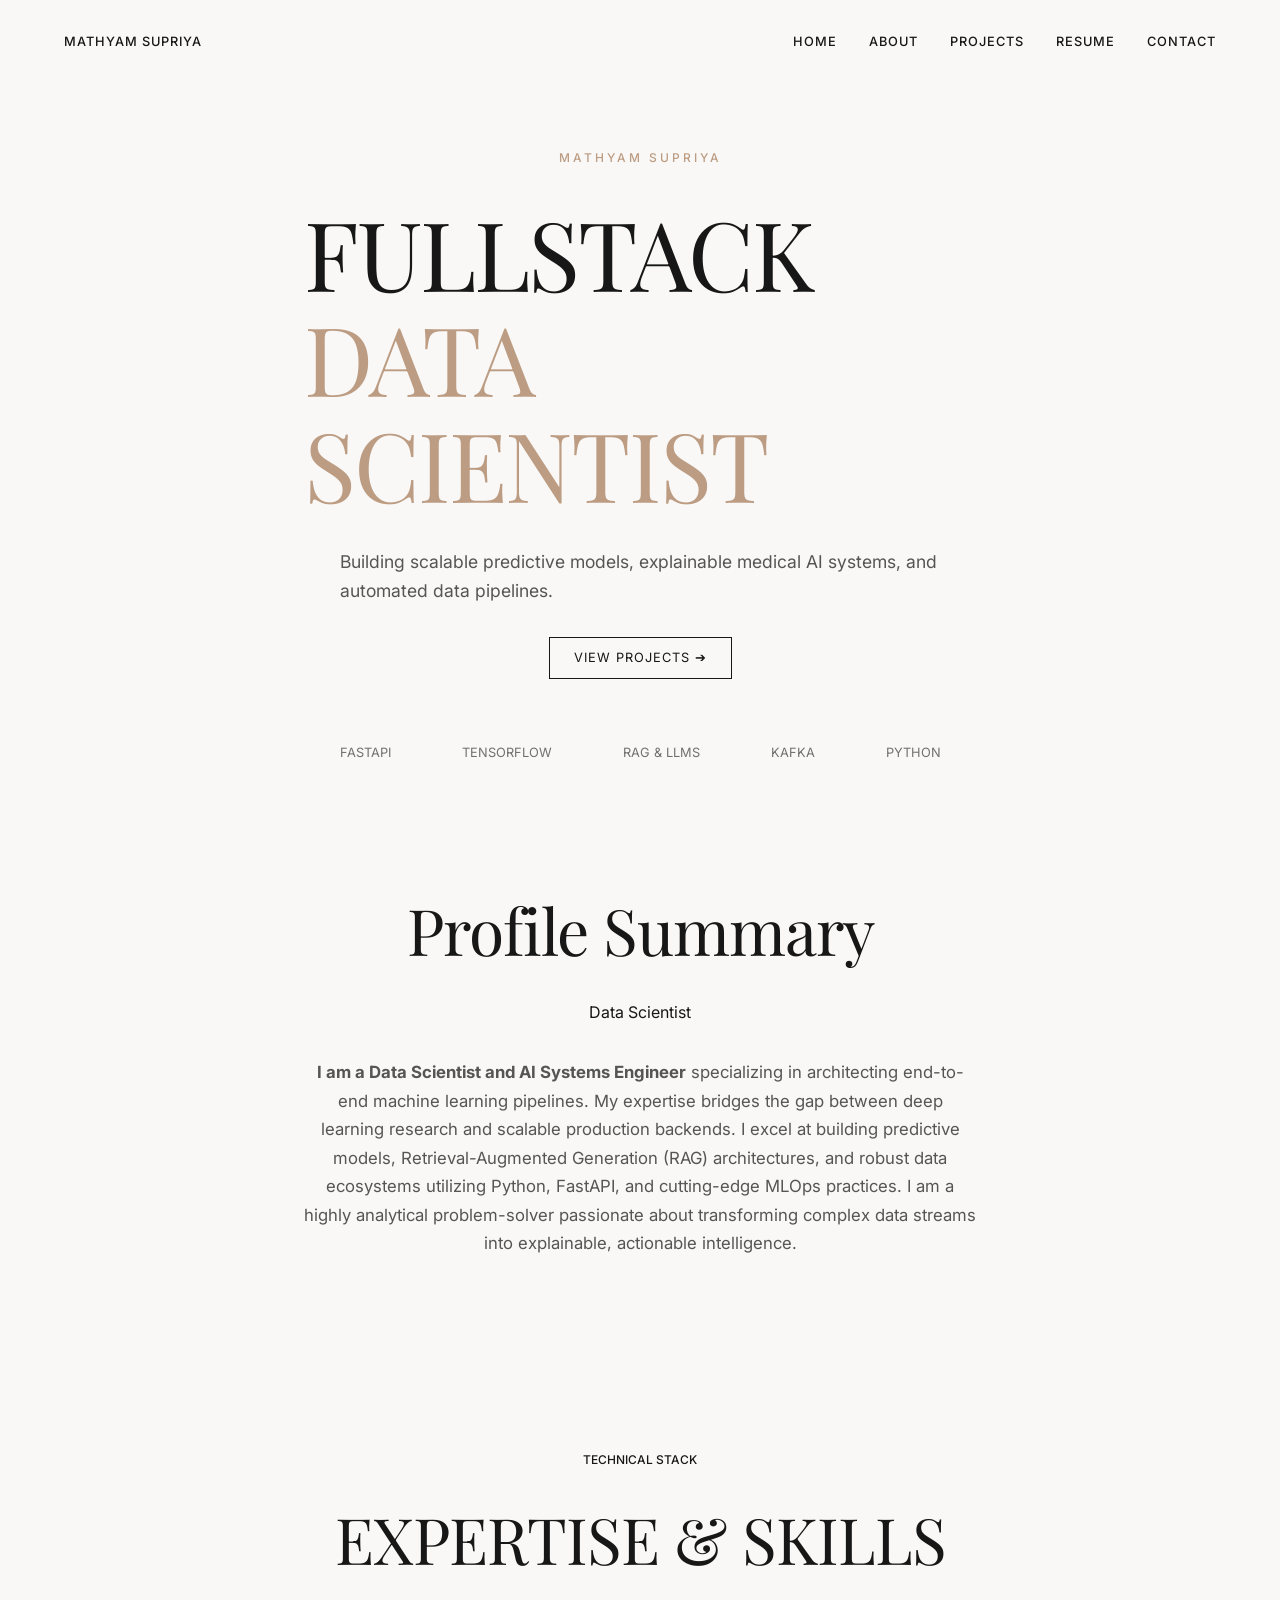
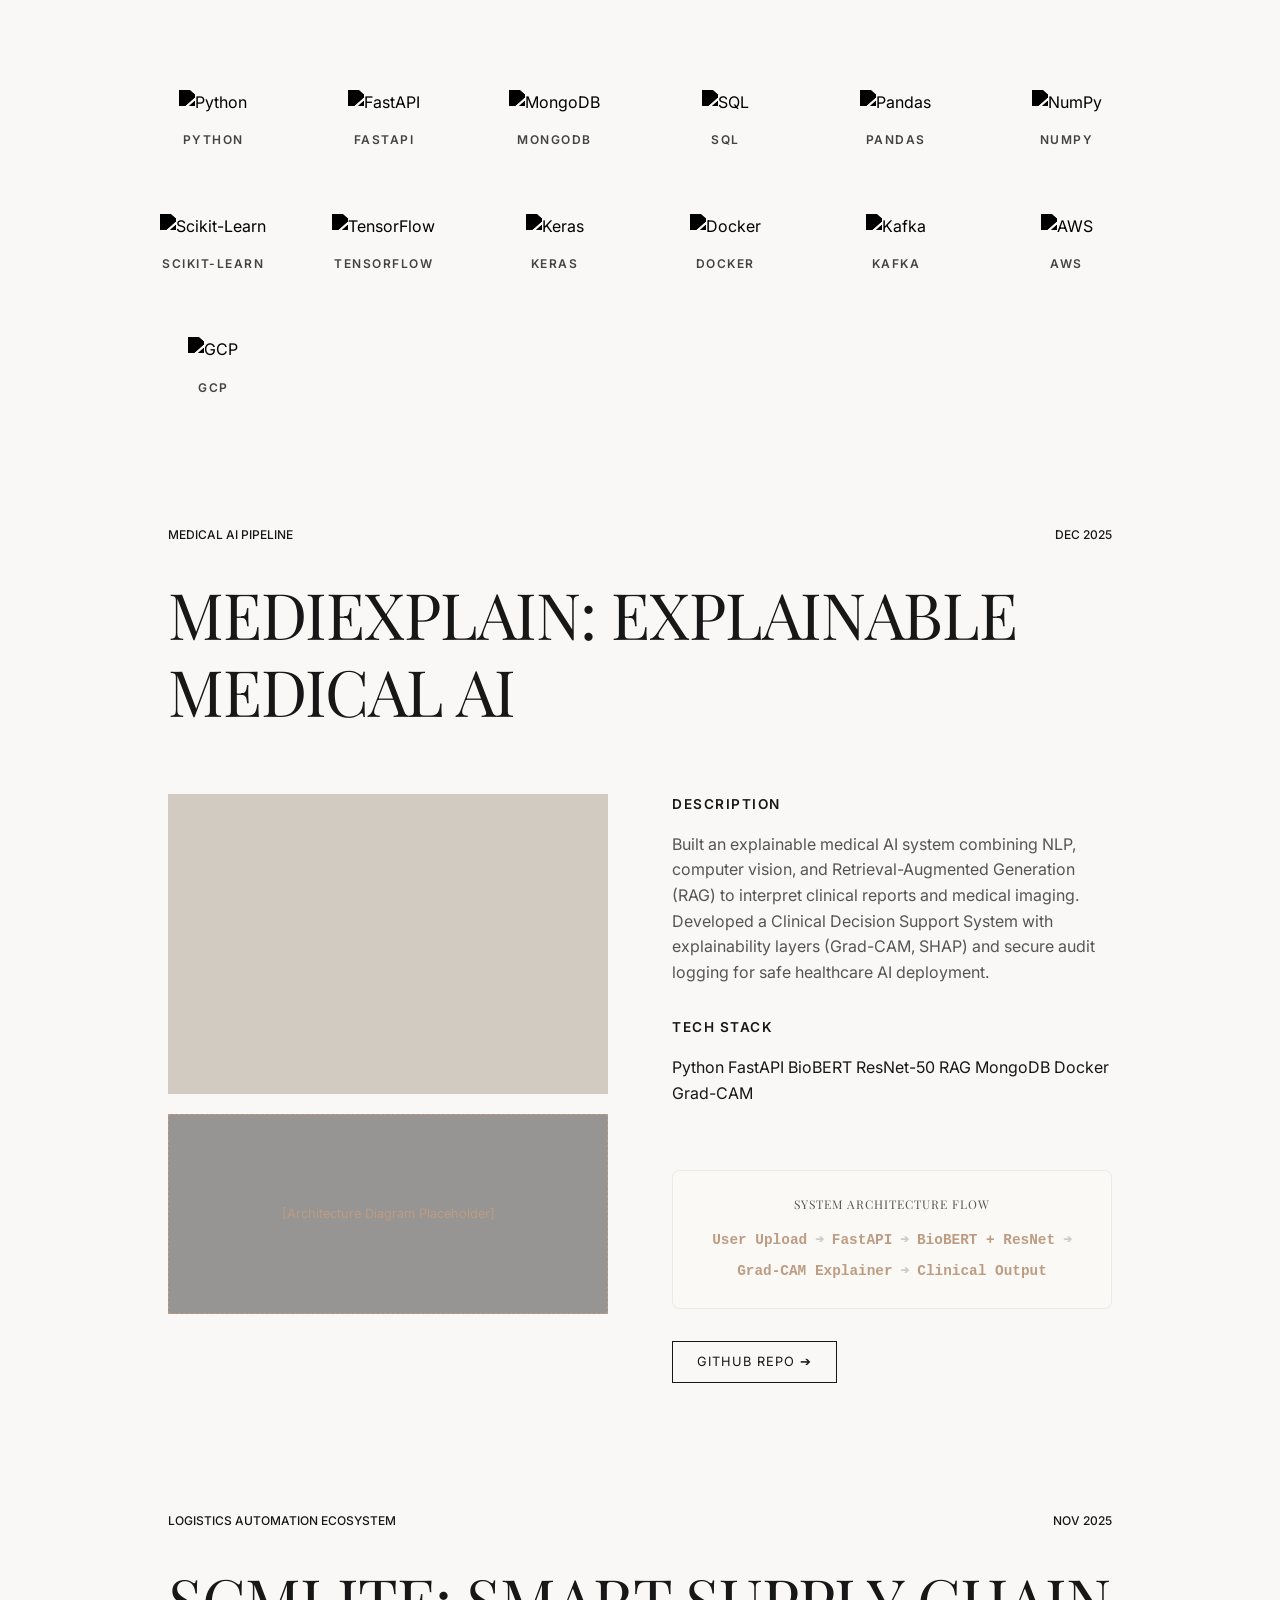
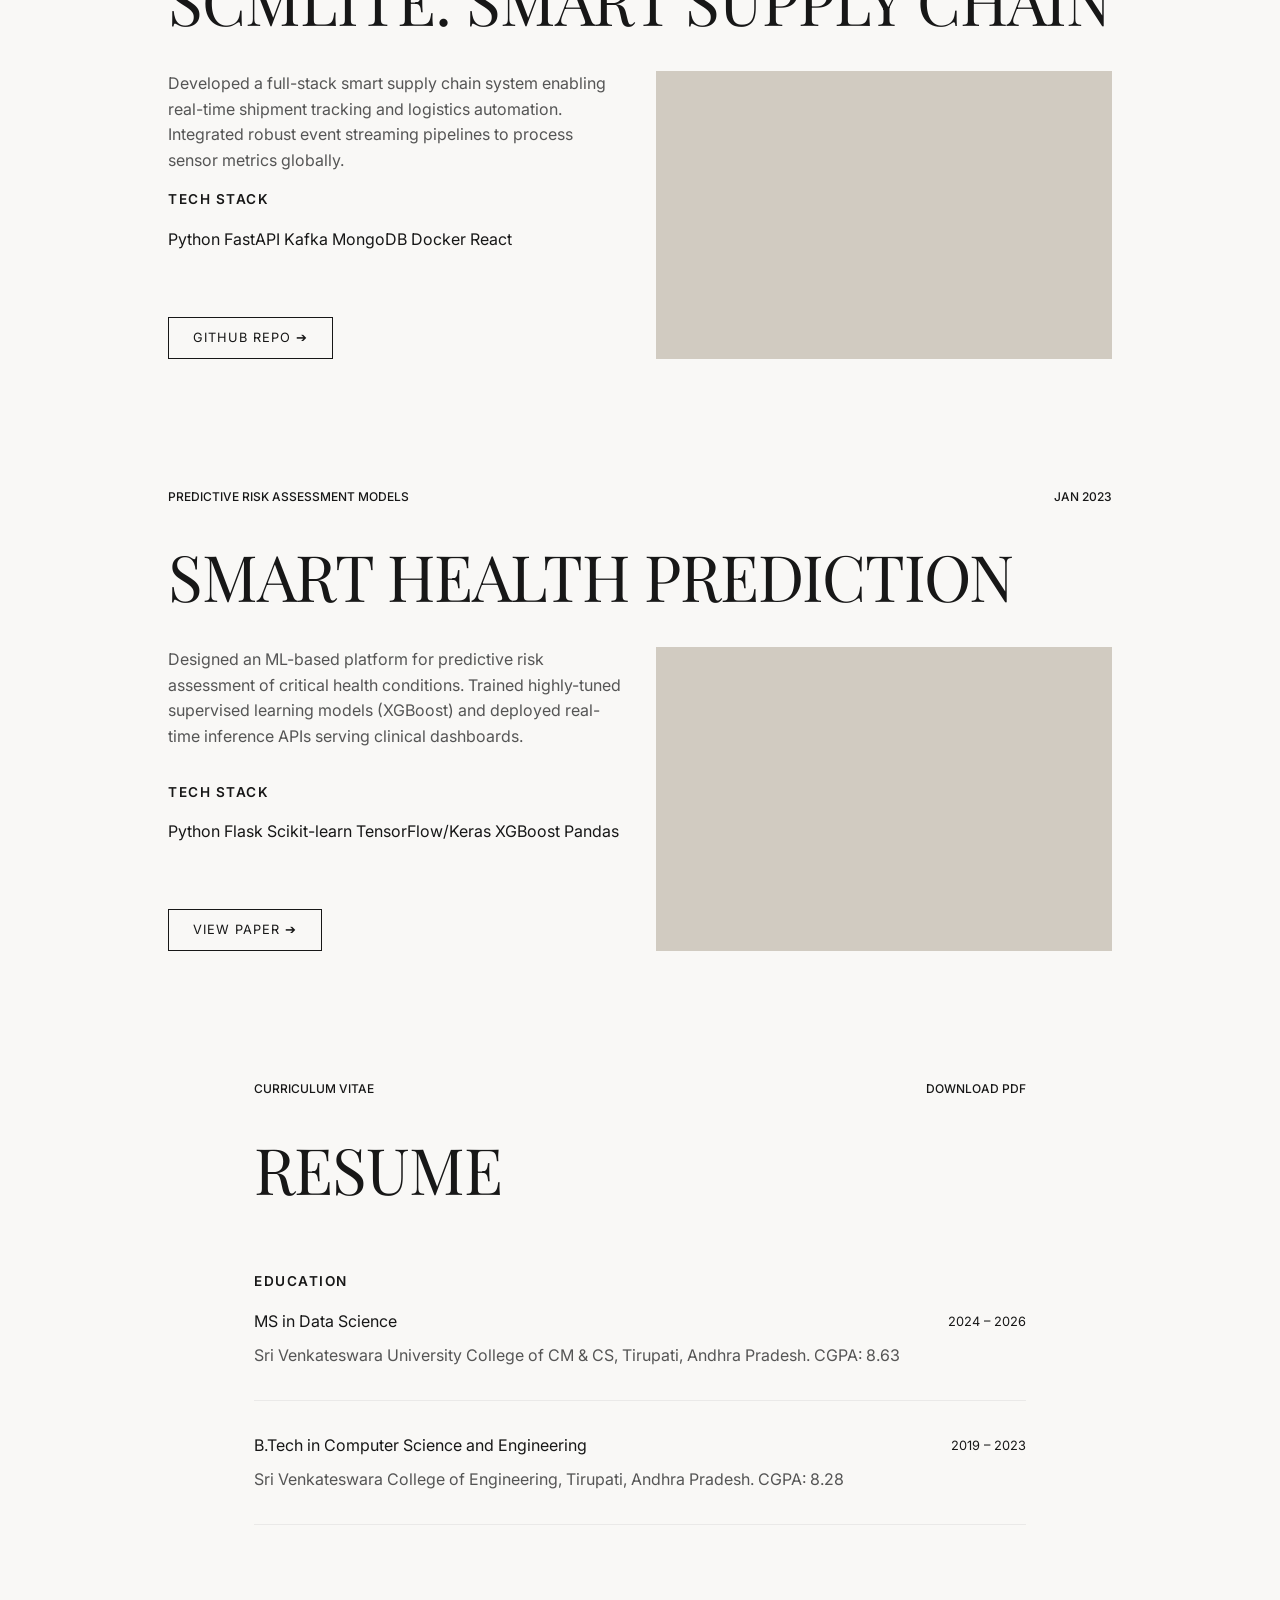
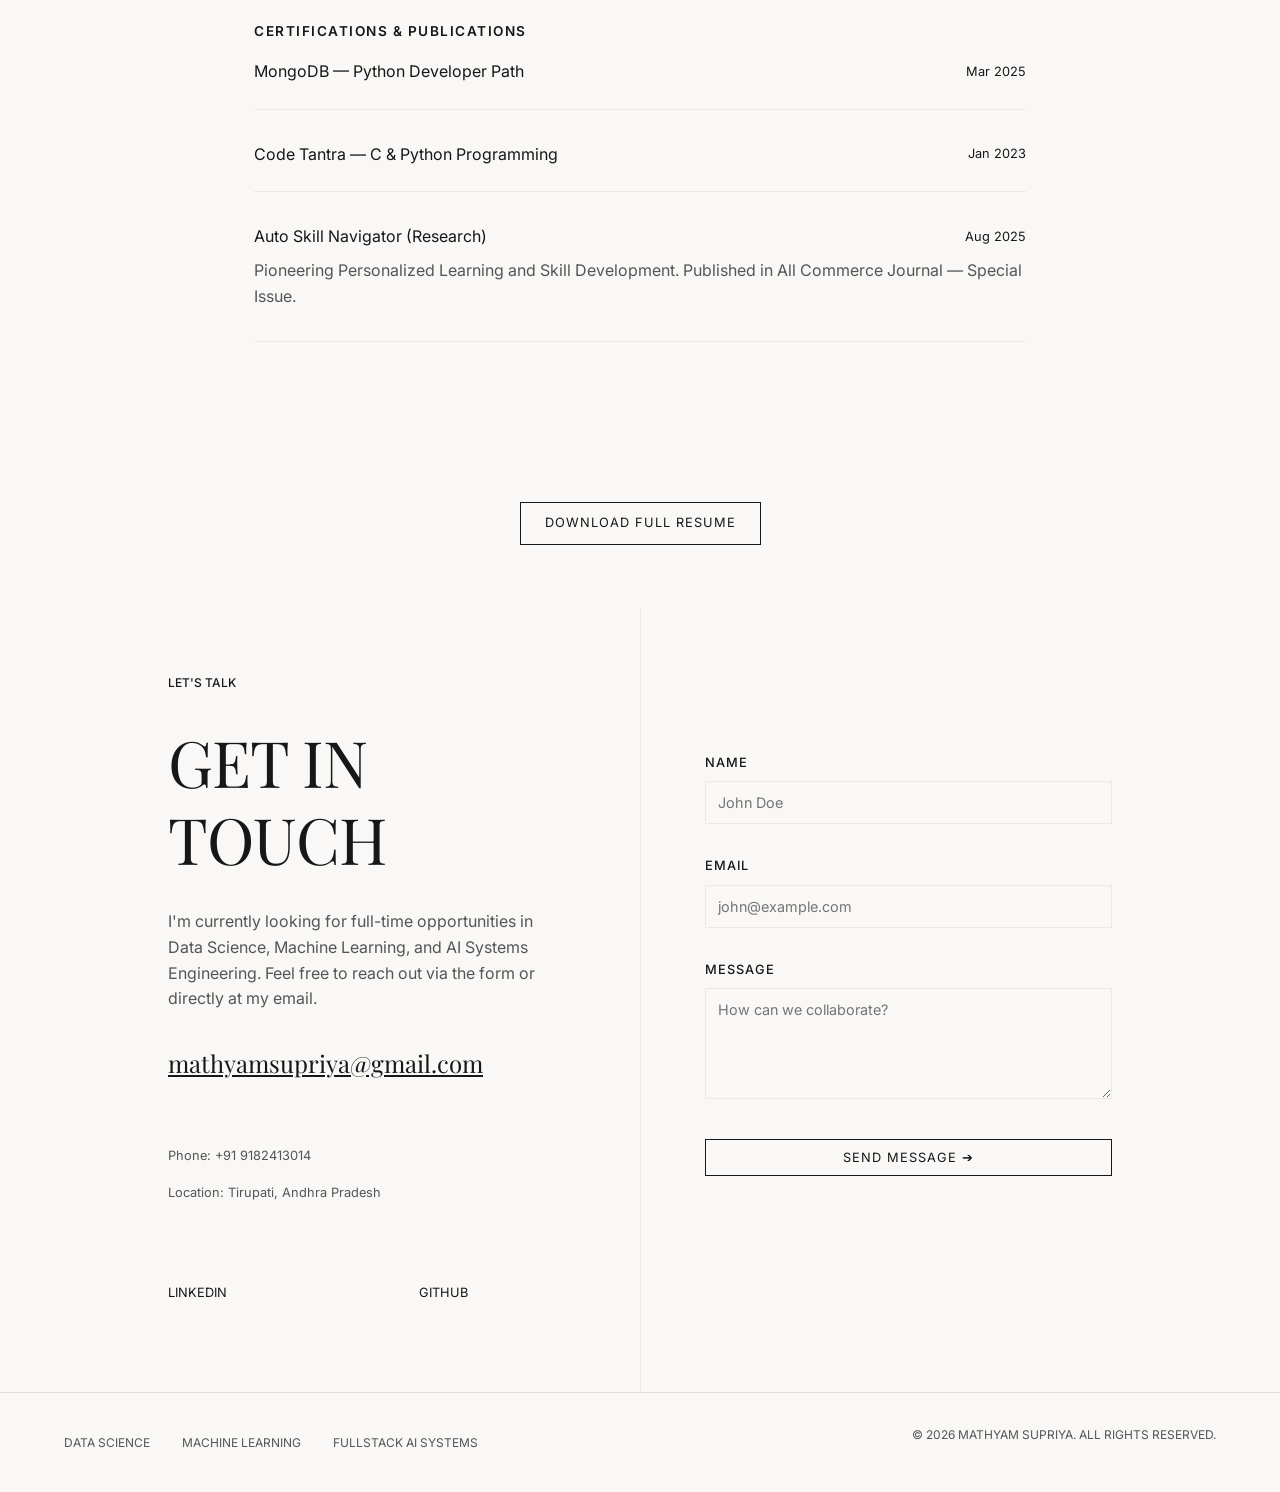
==== commit f3a63cc9: "style: remove placeholder Live Demo buttons" ====
--- a/index.html
+++ b/index.html
@@ -194,7 +194,6 @@
 
                         <div style="display: flex; gap: 15px;">
                             <a href="https://github.com/Suppu1007/MediExplain" target="_blank" class="btn">GitHub Repo ➔</a>
-                            <a href="#" class="btn" style="background: transparent; border-color: var(--color-text-secondary); color: var(--color-text-secondary);">Live Demo</a>
                         </div>
                     </div>
                 </div>
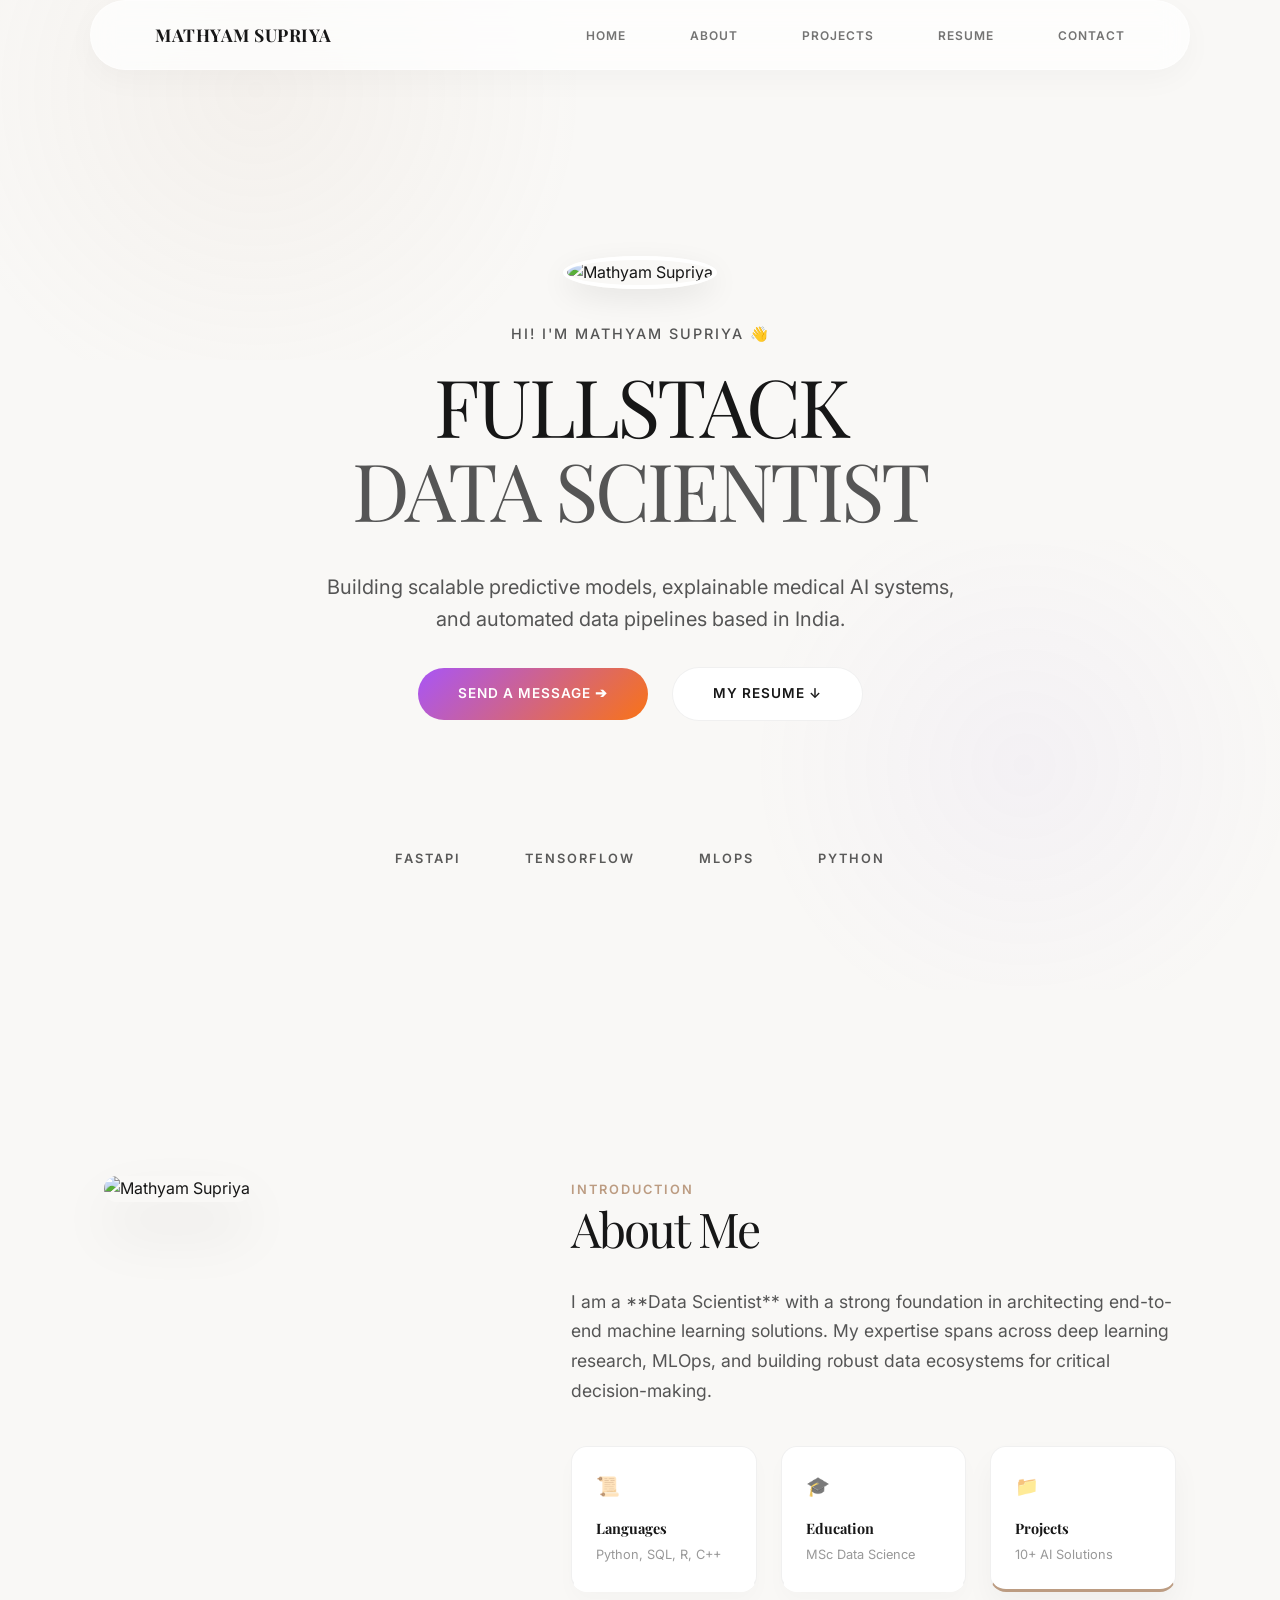
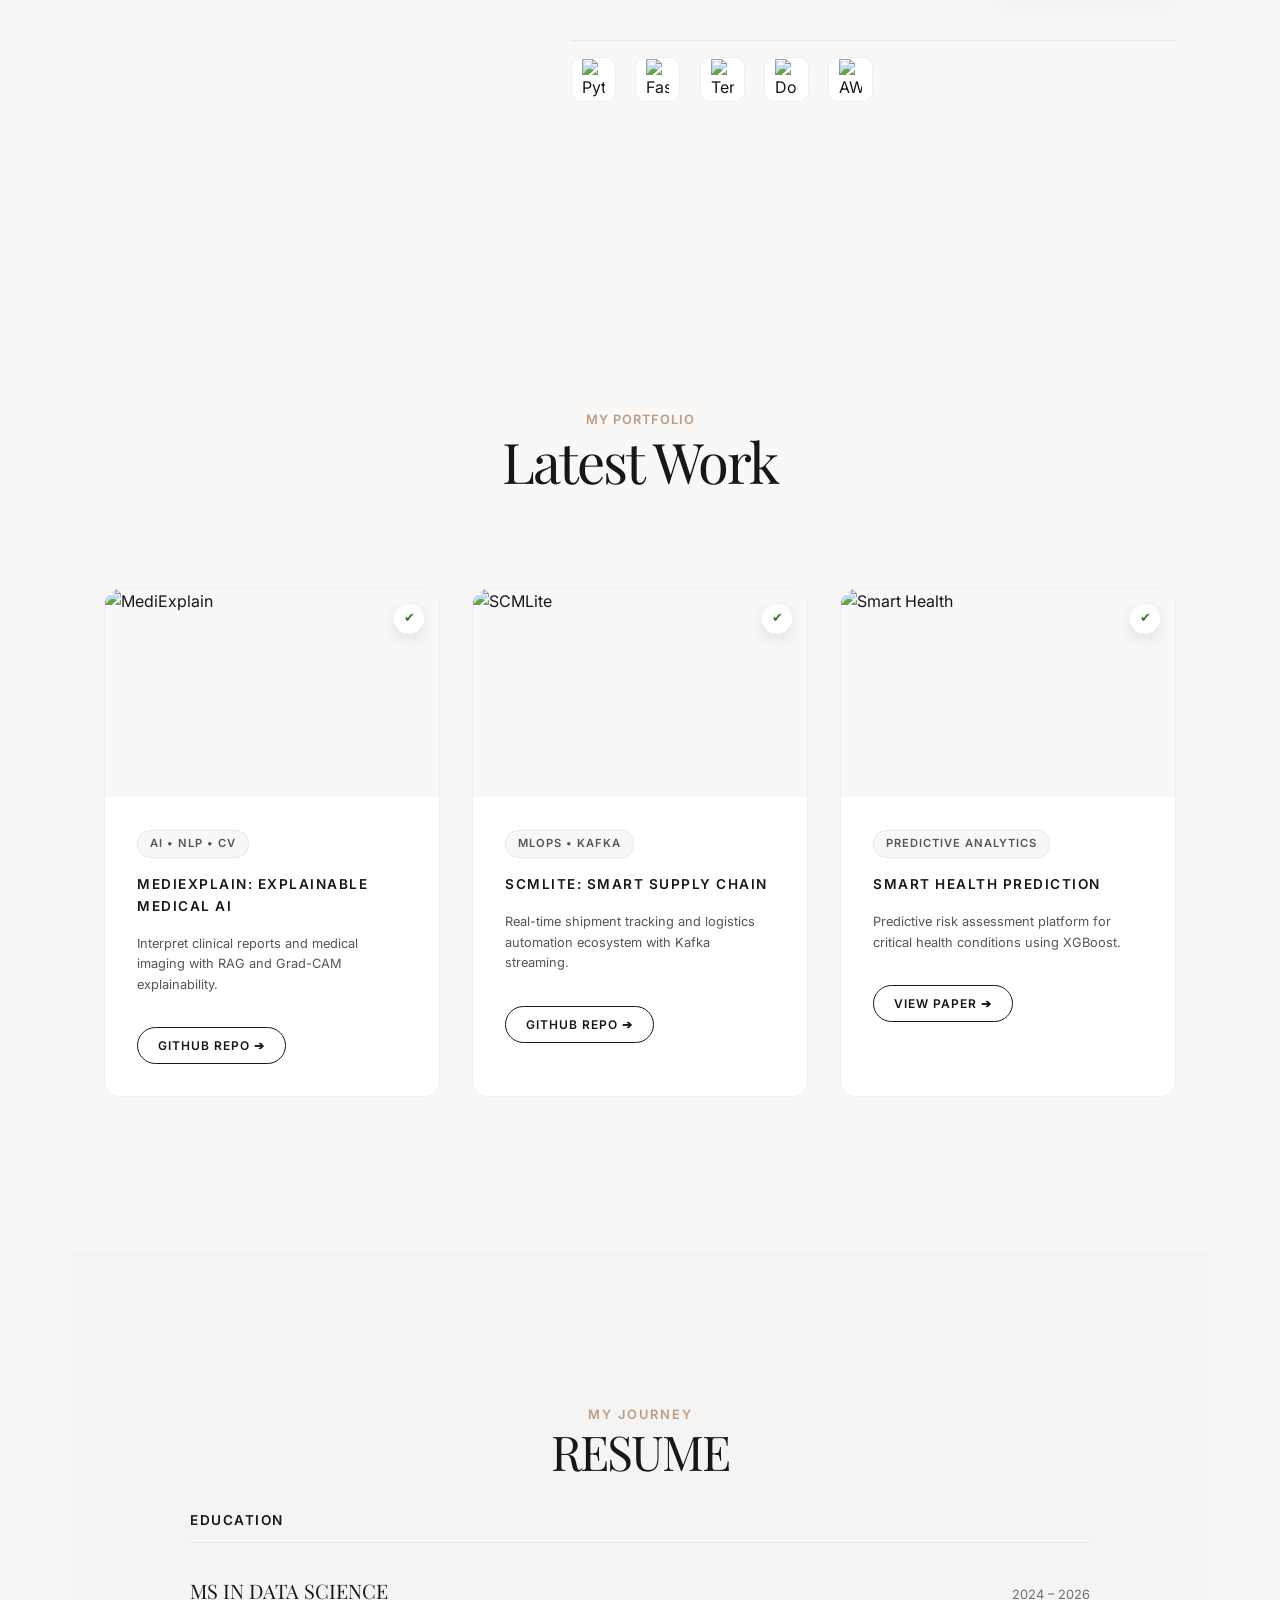
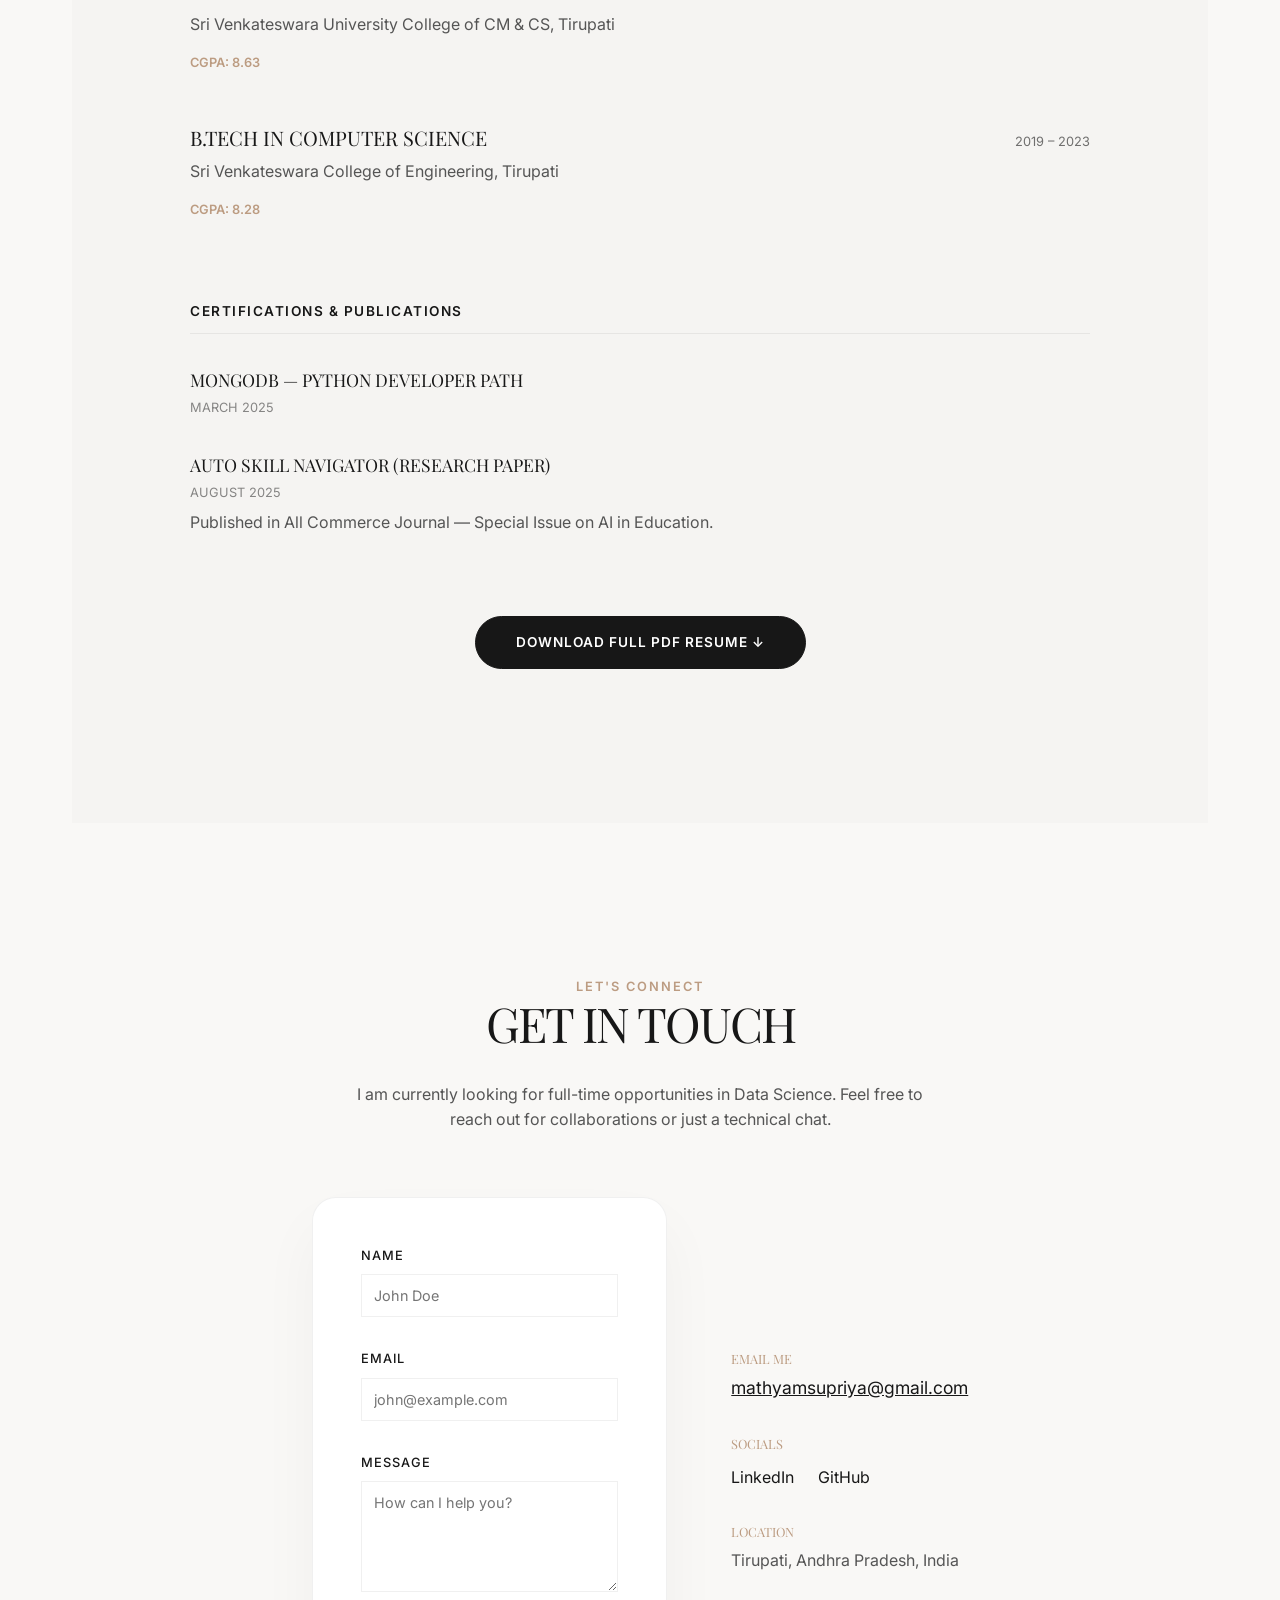
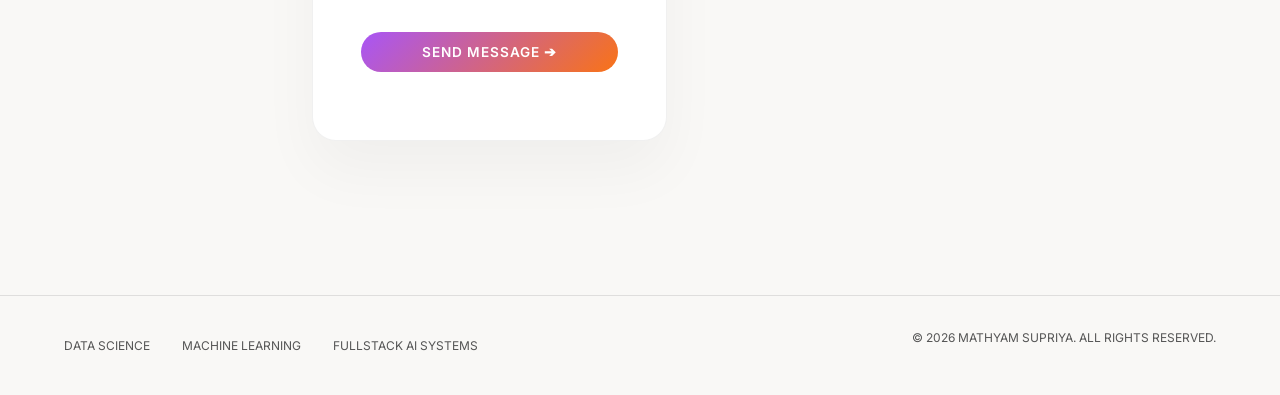
==== commit e8951a03: "feat: complete structural redesign to modern centered SPA layout" ====
--- a/index.html
+++ b/index.html
@@ -16,370 +16,266 @@
     <main class="portfolio-wrapper">
 
         
-        <!-- Spread 1: Hero -->
-        <div class="spread">
-            <section class="page hero-spread">
-                <header class="hero-header" style="justify-content: center;">
-                    <span style="color: var(--color-accent); letter-spacing: 3px;">MATHYAM SUPRIYA</span>
-                </header>
-                
-                <div class="hero-text mt-xl mb-lg">
-                    <h1>FULLSTACK<br><span style="color: var(--color-accent);">DATA SCIENTIST</span></h1>
-                    <p class="mt-md" style="max-width: 600px; margin: 2rem auto; font-size: 1.1rem;">
-                        Building scalable predictive models, explainable medical AI systems, and automated data pipelines.
-                    </p>
-                    <div style="display: flex; gap: 1rem; justify-content: center; margin-top: 2rem;">
-                        <a href="#projects" class="btn">View Projects ➔</a>
-                    </div>
-                </div>
-
-                <div class="mt-lg" style="width: 100%; display: flex; justify-content: space-around; opacity: 0.6; font-size: 0.8rem; text-transform: uppercase;">
+        <!-- Section: Hero -->
+        <section id="home" class="section">
+            <div class="container-narrow">
+                <div class="hero-profile-wrap mb-md" style="margin-top: 2rem;">
+                    <img src="https://images.unsplash.com/photo-1544005313-94ddf0286df2?q=80&w=400&auto=format&fit=crop" alt="Mathyam Supriya" style="width: 140px; height: 140px; border-radius: 50%; object-fit: cover; border: 4px solid white; box-shadow: 0 10px 30px rgba(0,0,0,0.08);">
+                </div>
+                
+                <div class="mb-sm">
+                    <span style="color: var(--color-text-secondary); letter-spacing: 2px; font-weight: 500; font-size: 0.9rem; text-transform: uppercase;">Hi! I'm Mathyam Supriya 👋</span>
+                </div>
+                
+                <h1 style="margin-bottom: 2.5rem;">FULLSTACK<br><span style="color: var(--color-text-secondary);">DATA SCIENTIST</span></h1>
+                
+                <p class="mb-lg" style="max-width: 650px; margin-left: auto; margin-right: auto; font-size: 1.25rem; color: var(--color-text-secondary); line-height: 1.6;">
+                    Building scalable predictive models, explainable medical AI systems, and automated data pipelines based in India.
+                </p>
+                
+                <div style="display: flex; gap: 1.5rem; justify-content: center; align-items: center; margin-top: 1rem;">
+                    <a href="#contact" class="btn btn-gradient" style="padding: 15px 40px;">Send a Message ➔</a>
+                    <a href="/assets/docs/Resume_updated-3.pdf" target="_blank" class="btn btn-white" style="padding: 15px 40px;">My Resume ↓</a>
+                </div>
+
+                <div class="mt-xl opacity-70" style="display: flex; justify-content: center; gap: 4rem; font-size: 0.8rem; text-transform: uppercase; font-weight: 600; letter-spacing: 2px;">
                     <span>FastAPI</span>
                     <span>TensorFlow</span>
-                    <span>RAG & LLMs</span>
-                    <span>Kafka</span>
+                    <span>MLOps</span>
                     <span>Python</span>
                 </div>
-            </section>
-        </div>
-
-
-
-
-
-        <!-- Spread 3: Quick Profile & Links -->
-        <div class="spread mt-lg">
-            <section class="page" style="text-align: center; max-width: 800px; margin: 0 auto; border: none;">
-                <h2 class="mb-md">Profile Summary</h2>
-                <div class="badge-container mb-md" style="justify-content: center;">
-                    <span class="badge">Data Scientist</span>
-                </div>
-                <p class="mb-lg" style="line-height: 1.7; font-size: 1.05rem;">
-                    <strong>I am a Data Scientist and AI Systems Engineer</strong> specializing in architecting end-to-end machine learning pipelines. My expertise bridges the gap between deep learning research and scalable production backends. I excel at building predictive models, Retrieval-Augmented Generation (RAG) architectures, and robust data ecosystems utilizing Python, FastAPI, and cutting-edge MLOps practices. I am a highly analytical problem-solver passionate about transforming complex data streams into explainable, actionable intelligence.
-                </p>
-            </section>
-        </div>
-
-    
-
-<div id="about" style="scroll-margin-top: 100px;"></div>
-
-        <div class="spread">
-            <section class="page" style="text-align: center; border: none; padding: 4rem 2rem;">
-                <header class="hero-header" style="justify-content: center;">
-                    <span>Technical Stack</span>
-                </header>
-                
-                <h2 class="mb-lg" style="position: relative; z-index: 20;">EXPERTISE & SKILLS</h2>
-                
-                <div style="display: grid; grid-template-columns: repeat(auto-fit, minmax(130px, 1fr)); gap: 4rem 1.5rem; max-width: 1000px; margin: 3rem auto 0 auto; width: 100%;">
+            </div>
+        </section>
+
+
+
+
+
+        <!-- Section: About Me -->
+        <section id="about" class="section">
+            <div class="portfolio-wrapper">
+                <div style="display: grid; grid-template-columns: 1fr 1.5fr; gap: 4rem; align-items: start;">
+                    <!-- Left Side: Profile Image -->
+                    <div class="about-image-wrap">
+                        <img src="https://images.unsplash.com/photo-1544005313-94ddf0286df2?q=80&w=600&auto=format&fit=crop" alt="Mathyam Supriya" style="width: 100%; border-radius: 30px; box-shadow: 0 30px 60px rgba(0,0,0,0.08);">
+                    </div>
                     
-                    <div style="text-align: center; transition: transform 0.3s ease; cursor: pointer;" onmouseover="this.style.transform='scale(1.1)'" onmouseout="this.style.transform='scale(1)'">
-                        <img src="https://cdn.jsdelivr.net/gh/devicons/devicon@latest/icons/python/python-original.svg" width="55" height="55" alt="Python" style="filter: grayscale(100%) brightness(0);" />
-                        <span style="display: block; font-size: 0.75rem; margin-top: 15px; font-weight: 600; text-transform: uppercase; letter-spacing: 1.5px; opacity: 0.8;">Python</span>
-                    </div>
-
-                    <div style="text-align: center; transition: transform 0.3s ease; cursor: pointer;" onmouseover="this.style.transform='scale(1.1)'" onmouseout="this.style.transform='scale(1)'">
-                        <img src="https://cdn.jsdelivr.net/gh/devicons/devicon@latest/icons/fastapi/fastapi-original.svg" width="55" height="55" alt="FastAPI" style="filter: grayscale(100%) brightness(0);" />
-                        <span style="display: block; font-size: 0.75rem; margin-top: 15px; font-weight: 600; text-transform: uppercase; letter-spacing: 1.5px; opacity: 0.8;">FastAPI</span>
-                    </div>
-
-                    <div style="text-align: center; transition: transform 0.3s ease; cursor: pointer;" onmouseover="this.style.transform='scale(1.1)'" onmouseout="this.style.transform='scale(1)'">
-                        <img src="https://cdn.jsdelivr.net/gh/devicons/devicon@latest/icons/mongodb/mongodb-original.svg" width="55" height="55" alt="MongoDB" style="filter: grayscale(100%) brightness(0);" />
-                        <span style="display: block; font-size: 0.75rem; margin-top: 15px; font-weight: 600; text-transform: uppercase; letter-spacing: 1.5px; opacity: 0.8;">MongoDB</span>
-                    </div>
-
-                    <div style="text-align: center; transition: transform 0.3s ease; cursor: pointer;" onmouseover="this.style.transform='scale(1.1)'" onmouseout="this.style.transform='scale(1)'">
-                        <img src="https://cdn.jsdelivr.net/gh/devicons/devicon@latest/icons/mysql/mysql-original.svg" width="55" height="55" alt="SQL" style="filter: grayscale(100%) brightness(0);" />
-                        <span style="display: block; font-size: 0.75rem; margin-top: 15px; font-weight: 600; text-transform: uppercase; letter-spacing: 1.5px; opacity: 0.8;">SQL</span>
-                    </div>
-
-                    <!-- Data & ML -->
-                    <div style="text-align: center; transition: transform 0.3s ease; cursor: pointer;" onmouseover="this.style.transform='scale(1.1)'" onmouseout="this.style.transform='scale(1)'">
-                        <img src="https://cdn.jsdelivr.net/gh/devicons/devicon@latest/icons/pandas/pandas-original.svg" width="55" height="55" alt="Pandas" style="filter: grayscale(100%) brightness(0);" />
-                        <span style="display: block; font-size: 0.75rem; margin-top: 15px; font-weight: 600; text-transform: uppercase; letter-spacing: 1.5px; opacity: 0.8;">Pandas</span>
-                    </div>
-
-                    <div style="text-align: center; transition: transform 0.3s ease; cursor: pointer;" onmouseover="this.style.transform='scale(1.1)'" onmouseout="this.style.transform='scale(1)'">
-                        <img src="https://cdn.jsdelivr.net/gh/devicons/devicon@latest/icons/numpy/numpy-original.svg" width="55" height="55" alt="NumPy" style="filter: grayscale(100%) brightness(0);" />
-                        <span style="display: block; font-size: 0.75rem; margin-top: 15px; font-weight: 600; text-transform: uppercase; letter-spacing: 1.5px; opacity: 0.8;">NumPy</span>
-                    </div>
-
-                    <div style="text-align: center; transition: transform 0.3s ease; cursor: pointer;" onmouseover="this.style.transform='scale(1.1)'" onmouseout="this.style.transform='scale(1)'">
-                        <img src="https://cdn.jsdelivr.net/gh/devicons/devicon@latest/icons/scikitlearn/scikitlearn-original.svg" width="55" height="55" alt="Scikit-Learn" style="filter: grayscale(100%) brightness(0);" />
-                        <span style="display: block; font-size: 0.75rem; margin-top: 15px; font-weight: 600; text-transform: uppercase; letter-spacing: 1.5px; opacity: 0.8;">Scikit-Learn</span>
-                    </div>
-
-                    <div style="text-align: center; transition: transform 0.3s ease; cursor: pointer;" onmouseover="this.style.transform='scale(1.1)'" onmouseout="this.style.transform='scale(1)'">
-                        <img src="https://cdn.jsdelivr.net/gh/devicons/devicon@latest/icons/tensorflow/tensorflow-original.svg" width="55" height="55" alt="TensorFlow" style="filter: grayscale(100%) brightness(0);" />
-                        <span style="display: block; font-size: 0.75rem; margin-top: 15px; font-weight: 600; text-transform: uppercase; letter-spacing: 1.5px; opacity: 0.8;">TensorFlow</span>
-                    </div>
-
-                    <div style="text-align: center; transition: transform 0.3s ease; cursor: pointer;" onmouseover="this.style.transform='scale(1.1)'" onmouseout="this.style.transform='scale(1)'">
-                        <img src="https://cdn.jsdelivr.net/gh/devicons/devicon@latest/icons/keras/keras-original.svg" width="55" height="55" alt="Keras" style="filter: grayscale(100%) brightness(0);" />
-                        <span style="display: block; font-size: 0.75rem; margin-top: 15px; font-weight: 600; text-transform: uppercase; letter-spacing: 1.5px; opacity: 0.8;">Keras</span>
-                    </div>
-
-                    <!-- Cloud -->
-                    <div style="text-align: center; transition: transform 0.3s ease; cursor: pointer;" onmouseover="this.style.transform='scale(1.1)'" onmouseout="this.style.transform='scale(1)'">
-                        <img src="https://cdn.jsdelivr.net/gh/devicons/devicon@latest/icons/docker/docker-original.svg" width="55" height="55" alt="Docker" style="filter: grayscale(100%) brightness(0);" />
-                        <span style="display: block; font-size: 0.75rem; margin-top: 15px; font-weight: 600; text-transform: uppercase; letter-spacing: 1.5px; opacity: 0.8;">Docker</span>
-                    </div>
-
-                    <div style="text-align: center; transition: transform 0.3s ease; cursor: pointer;" onmouseover="this.style.transform='scale(1.1)'" onmouseout="this.style.transform='scale(1)'">
-                        <img src="https://cdn.jsdelivr.net/gh/devicons/devicon@latest/icons/apachekafka/apachekafka-original.svg" width="55" height="55" alt="Kafka" style="filter: grayscale(100%) brightness(0);" />
-                        <span style="display: block; font-size: 0.75rem; margin-top: 15px; font-weight: 600; text-transform: uppercase; letter-spacing: 1.5px; opacity: 0.8;">Kafka</span>
-                    </div>
-
-                    <div style="text-align: center; transition: transform 0.3s ease; cursor: pointer;" onmouseover="this.style.transform='scale(1.1)'" onmouseout="this.style.transform='scale(1)'">
-                        <img src="https://cdn.jsdelivr.net/gh/devicons/devicon@latest/icons/amazonwebservices/amazonwebservices-original-wordmark.svg" width="80" height="55" alt="AWS" style="filter: grayscale(100%) brightness(0);" />
-                        <span style="display: block; font-size: 0.75rem; margin-top: 15px; font-weight: 600; text-transform: uppercase; letter-spacing: 1.5px; opacity: 0.8;">AWS</span>
-                    </div>
-
-                    <div style="text-align: center; transition: transform 0.3s ease; cursor: pointer;" onmouseover="this.style.transform='scale(1.1)'" onmouseout="this.style.transform='scale(1)'">
-                        <img src="https://cdn.jsdelivr.net/gh/devicons/devicon@latest/icons/googlecloud/googlecloud-original.svg" width="55" height="55" alt="GCP" style="filter: grayscale(100%) brightness(0);" />
-                        <span style="display: block; font-size: 0.75rem; margin-top: 15px; font-weight: 600; text-transform: uppercase; letter-spacing: 1.5px; opacity: 0.8;">GCP</span>
-                    </div>
-
-                </div>
-            </section>
-        </div>
-    
-
-<div id="projects" style="scroll-margin-top: 100px;"></div>
-
-        <div class="spread">
-            <section class="page">
-                <header class="hero-header">
-                    <span>Medical AI Pipeline</span>
-                    <span>Dec 2025</span>
-                </header>
-                
-                <h2 class="mb-lg">MEDIEXPLAIN: EXPLAINABLE MEDICAL AI</h2>
-                
-                <div style="display: flex; gap: var(--spacing-lg); flex-wrap: wrap;">
-                    <div style="flex: 1; min-width: 350px;">
-                        <div class="image-placeholder" style="height: 300px; background-image: url('https://images.unsplash.com/photo-1576091160399-112ba8d25d1d?q=80&w=800&auto=format&fit=crop');"></div>
-                        <div class="image-placeholder" style="height: 200px; margin-top: 20px; background: rgba(0,0,0,0.4); display: flex; align-items: center; justify-content: center; border: 1px dashed var(--color-accent);">
-                            <span class="text-small" style="color: var(--color-accent);">[Architecture Diagram Placeholder]</span>
-                        </div>
-                    </div>
-                    <div style="flex: 1; min-width: 350px;">
-                        <h3>Description</h3>
-                        <p class="mb-md">Built an explainable medical AI system combining NLP, computer vision, and Retrieval-Augmented Generation (RAG) to interpret clinical reports and medical imaging. Developed a Clinical Decision Support System with explainability layers (Grad-CAM, SHAP) and secure audit logging for safe healthcare AI deployment.</p>
+                    <!-- Right Side: Content -->
+                    <div class="about-content">
+                        <span class="text-uppercase" style="color: var(--color-accent); font-weight: 600; font-size: 0.8rem; letter-spacing: 2px;">Introduction</span>
+                        <h2 class="mt-sm mb-md" style="font-family: var(--font-serif); font-size: 3rem;">About Me</h2>
+                        <p style="font-size: 1.1rem; line-height: 1.7; color: var(--color-text-secondary); margin-bottom: 2.5rem;">
+                            I am a **Data Scientist** with a strong foundation in architecting end-to-end machine learning solutions. My expertise spans across deep learning research, MLOps, and building robust data ecosystems for critical decision-making.
+                        </p>
                         
-                        <h3 class="mt-lg">Tech Stack</h3>
-                        <div class="badge-container mb-lg">
-                            <span class="badge">Python</span>
-                            <span class="badge">FastAPI</span>
-                            <span class="badge">BioBERT</span>
-                            <span class="badge">ResNet-50</span>
-                            <span class="badge">RAG</span>
-                            <span class="badge">MongoDB</span>
-                            <span class="badge">Docker</span>
-                            <span class="badge">Grad-CAM</span>
-                        </div>
-
-                        <!-- Architecture System Flow -->
-                        <div style="background: #fbf9f6; border: 1px solid var(--color-border); padding: 1.5rem; border-radius: 8px; margin-bottom: 2rem; text-align: center;">
-                            <h4 style="font-size: 0.75rem; text-transform: uppercase; letter-spacing: 1px; color: var(--color-text-secondary); margin-bottom: 15px;">System Architecture Flow</h4>
-                            <div style="font-family: monospace; font-size: 0.9rem; font-weight: bold; color: var(--color-accent); display: flex; flex-wrap: wrap; align-items: center; justify-content: center; gap: 8px;">
-                                <span>User Upload</span> <span style="color: #ccc;">➔</span>
-                                <span>FastAPI</span> <span style="color: #ccc;">➔</span>
-                                <span>BioBERT + ResNet</span> <span style="color: #ccc;">➔</span>
-                                <span>Grad-CAM Explainer</span> <span style="color: #ccc;">➔</span>
-                                <span>Clinical Output</span>
-                            </div>
-                        </div>
-
-                        <div style="display: flex; gap: 15px;">
-                            <a href="https://github.com/Suppu1007/MediExplain" target="_blank" class="btn">GitHub Repo ➔</a>
-                        </div>
-                    </div>
-                </div>
-            </section>
-        </div>
-        
-        <div class="spread">
-            <section class="page">
-                <header class="hero-header">
-                    <span>Logistics Automation Ecosystem</span>
-                    <span>Nov 2025</span>
-                </header>
-                <h2 class="mb-md">SCMLITE: SMART SUPPLY CHAIN</h2>
-                
-                <div class="grid-2">
-                    <div>
-                        <p class="mb-sm">Developed a full-stack smart supply chain system enabling real-time shipment tracking and logistics automation. Integrated robust event streaming pipelines to process sensor metrics globally.</p>
-                        
-                        <h3 class="mt-lg">Tech Stack</h3>
-                        <div class="badge-container mb-lg">
-                            <span class="badge">Python</span>
-                            <span class="badge">FastAPI</span>
-                            <span class="badge">Kafka</span>
-                            <span class="badge">MongoDB</span>
-                            <span class="badge">Docker</span>
-                            <span class="badge">React</span>
-                        </div>
-                        
-                        <div style="display: flex; gap: 15px;">
-                            <a href="https://github.com/Suppu1007/SCMLite" target="_blank" class="btn">GitHub Repo ➔</a>
-                        </div>
-                    </div>
-                    <div>
-                        <div class="image-placeholder" style="height: 100%; min-height: 250px; background-image: url('https://images.unsplash.com/photo-1586528116311-ad8ed7c82631?q=80&w=800&auto=format&fit=crop');"></div>
-                    </div>
-                </div>
-            </section>
-        </div>
-
-        <div class="spread">
-            <section class="page">
-                <header class="hero-header">
-                    <span>Predictive Risk Assessment Models</span>
-                    <span>Jan 2023</span>
-                </header>
-                <h2 class="mb-md">SMART HEALTH PREDICTION</h2>
-                <div class="grid-2">
-                    <div style="display: flex; flex-direction: column; justify-content: center;">
-                        <p class="mb-md">Designed an ML-based platform for predictive risk assessment of critical health conditions. Trained highly-tuned supervised learning models (XGBoost) and deployed real-time inference APIs serving clinical dashboards.</p>
-                        
-                        <h3 class="mt-md">Tech Stack</h3>
-                        <div class="badge-container mb-lg">
-                            <span class="badge">Python</span>
-                            <span class="badge">Flask</span>
-                            <span class="badge">Scikit-learn</span>
-                            <span class="badge">TensorFlow/Keras</span>
-                            <span class="badge">XGBoost</span>
-                            <span class="badge">Pandas</span>
-                        </div>
-                        
-                        <div>
-                            <a href="#" class="btn">View Paper ➔</a>
-                        </div>
-                    </div>
-                    <div>
-                        <div class="image-placeholder" style="height: 100%; min-height: 300px; background-image: url('https://images.unsplash.com/photo-1530497610245-94d3c16cda28?q=80&w=800&auto=format&fit=crop');"></div>
-                    </div>
-                </div>
-            </section>
-        </div>
-    
-
-<div id="resume" style="scroll-margin-top: 100px;"></div>
-
-        <div class="spread">
-            <section class="page" style="margin: 0 auto; max-width: 900px; border: none;">
-                <header class="hero-header">
-                    <span>Curriculum Vitae</span>
-                    <span>Download PDF</span>
-                </header>
-                
-                <h2 class="mb-lg">RESUME</h2>
-                
-                <h3 class="mt-xl">Education</h3>
-                <div class="mb-lg">
-                    <div style="margin-bottom: var(--spacing-md); border-bottom: 1px solid var(--color-border); padding-bottom: var(--spacing-sm);">
-                        <div class="list-flex-row" style="border: none;">
-                            <h4 class="font-sans">MS in Data Science</h4>
-                            <span class="text-small">2024 – 2026</span>
-                        </div>
-                        <p>Sri Venkateswara University College of CM & CS, Tirupati, Andhra Pradesh. CGPA: 8.63</p>
-                    </div>
+                        <!-- Stats Cards Row (Reference Style) -->
+                        <div style="display: grid; grid-template-columns: repeat(3, 1fr); gap: 1.5rem; margin-bottom: 3rem;">
+                            <div style="padding: 1.5rem; background: white; border: 1px solid var(--color-border); border-radius: 16px; text-align: left; box-shadow: 0 10px 20px rgba(0,0,0,0.02); border-bottom: 3px solid transparent; transition: border-color 0.3s;" onmouseover="this.style.borderColor='var(--color-accent)'" onmouseout="this.style.borderColor='transparent'">
+                                <div style="font-size: 1.2rem; margin-bottom: 15px; opacity: 0.7;">📜</div>
+                                <h4 style="font-size: 0.9rem; margin-bottom: 5px; font-weight: 700;">Languages</h4>
+                                <p class="text-small" style="margin: 0; opacity: 0.6;">Python, SQL, R, C++</p>
+                            </div>
+                            <div style="padding: 1.5rem; background: white; border: 1px solid var(--color-border); border-radius: 16px; text-align: left; box-shadow: 0 10px 20px rgba(0,0,0,0.02); border-bottom: 3px solid transparent; transition: border-color 0.3s;" onmouseover="this.style.borderColor='var(--color-accent)'" onmouseout="this.style.borderColor='transparent'">
+                                <div style="font-size: 1.2rem; margin-bottom: 15px; opacity: 0.7;">🎓</div>
+                                <h4 style="font-size: 0.9rem; margin-bottom: 5px; font-weight: 700;">Education</h4>
+                                <p class="text-small" style="margin: 0; opacity: 0.6;">MSc Data Science</p>
+                            </div>
+                            <div style="padding: 1.5rem; background: white; border: 1px solid var(--color-border); border-radius: 16px; text-align: left; box-shadow: 0 15px 30px rgba(0,0,0,0.04); border-bottom: 3px solid var(--color-accent);">
+                                <div style="font-size: 1.2rem; margin-bottom: 15px; opacity: 0.7;">📁</div>
+                                <h4 style="font-size: 0.9rem; margin-bottom: 5px; font-weight: 700;">Projects</h4>
+                                <p class="text-small" style="margin: 0; opacity: 0.6;">10+ AI Solutions</p>
+                            </div>
+                        </div>
+
+                        <!-- Tech Icons Row -->
+                        <div style="display: flex; gap: 1.2rem; flex-wrap: wrap; padding-top: 1rem; border-top: 1px solid var(--color-border);">
+                            <div style="width: 45px; height: 45px; background: white; border: 1px solid var(--color-border); border-radius: 10px; display: flex; align-items: center; justify-content: center; padding: 10px; transition: transform 0.3s;" onmouseover="this.style.transform='translateY(-5px)'" onmouseout="this.style.transform='translateY(0)'">
+                                <img src="https://cdn.jsdelivr.net/gh/devicons/devicon@latest/icons/python/python-original.svg" alt="Python" style="width: 100%;">
+                            </div>
+                            <div style="width: 45px; height: 45px; background: white; border: 1px solid var(--color-border); border-radius: 10px; display: flex; align-items: center; justify-content: center; padding: 10px; transition: transform 0.3s;" onmouseover="this.style.transform='translateY(-5px)'" onmouseout="this.style.transform='translateY(0)'">
+                                <img src="https://cdn.jsdelivr.net/gh/devicons/devicon@latest/icons/fastapi/fastapi-original.svg" alt="FastAPI" style="width: 100%;">
+                            </div>
+                            <div style="width: 45px; height: 45px; background: white; border: 1px solid var(--color-border); border-radius: 10px; display: flex; align-items: center; justify-content: center; padding: 10px; transition: transform 0.3s;" onmouseover="this.style.transform='translateY(-5px)'" onmouseout="this.style.transform='translateY(0)'">
+                                <img src="https://cdn.jsdelivr.net/gh/devicons/devicon@latest/icons/tensorflow/tensorflow-original.svg" alt="TensorFlow" style="width: 100%;">
+                            </div>
+                            <div style="width: 45px; height: 45px; background: white; border: 1px solid var(--color-border); border-radius: 10px; display: flex; align-items: center; justify-content: center; padding: 10px; transition: transform 0.3s;" onmouseover="this.style.transform='translateY(-5px)'" onmouseout="this.style.transform='translateY(0)'">
+                                <img src="https://cdn.jsdelivr.net/gh/devicons/devicon@latest/icons/docker/docker-original.svg" alt="Docker" style="width: 100%;">
+                            </div>
+                            <div style="width: 45px; height: 45px; background: white; border: 1px solid var(--color-border); border-radius: 10px; display: flex; align-items: center; justify-content: center; padding: 10px; transition: transform 0.3s;" onmouseover="this.style.transform='translateY(-5px)'" onmouseout="this.style.transform='translateY(0)'">
+                                <img src="https://cdn.jsdelivr.net/gh/devicons/devicon@latest/icons/amazonwebservices/amazonwebservices-plain-wordmark.svg" alt="AWS" style="width: 100%;">
+                            </div>
+                        </div>
+                    </div>
+                </div>
+            </div>
+        </section>
+
+    
+
+    
+
+        <!-- Section: Projects -->
+        <section id="projects" class="section">
+            <div class="portfolio-wrapper">
+                <div class="container-narrow mb-xl">
+                    <span class="text-uppercase" style="color: var(--color-accent); font-weight: 600; font-size: 0.8rem;">My Portfolio</span>
+                    <h2 class="mt-sm">Latest Work</h2>
+                </div>
+
+                <div class="card-grid">
+                    <!-- Project 1: MediExplain -->
+                    <div class="project-card">
+                        <div class="img-wrap">
+                            <img src="https://images.unsplash.com/photo-1576091160399-112ba8d25d1d?q=80&w=800&auto=format&fit=crop" alt="MediExplain" style="width: 100%; height: 100%; object-fit: cover;">
+                            <div style="position: absolute; top: 15px; right: 15px; width: 30px; height: 30px; background: white; border-radius: 50%; display: flex; align-items: center; justify-content: center; box-shadow: 0 5px 15px rgba(0,0,0,0.1);">
+                                <span style="color: #2e7d32; font-size: 0.8rem;">✔</span>
+                            </div>
+                        </div>
+                        <div class="content-wrap">
+                            <span class="badge mb-sm">AI • NLP • CV</span>
+                            <h3 class="mb-sm">MediExplain: Explainable Medical AI</h3>
+                            <p class="text-small mb-md">Interpret clinical reports and medical imaging with RAG and Grad-CAM explainability.</p>
+                            <a href="https://github.com/Suppu1007/MediExplain" target="_blank" class="btn" style="padding: 8px 20px; font-size: 0.75rem;">GitHub Repo ➔</a>
+                        </div>
+                    </div>
+
+                    <!-- Project 2: SCMLite -->
+                    <div class="project-card">
+                        <div class="img-wrap">
+                            <img src="https://images.unsplash.com/photo-1586528116311-ad8ed7c82631?q=80&w=800&auto=format&fit=crop" alt="SCMLite" style="width: 100%; height: 100%; object-fit: cover;">
+                            <div style="position: absolute; top: 15px; right: 15px; width: 30px; height: 30px; background: white; border-radius: 50%; display: flex; align-items: center; justify-content: center; box-shadow: 0 5px 15px rgba(0,0,0,0.1);">
+                                <span style="color: #2e7d32; font-size: 0.8rem;">✔</span>
+                            </div>
+                        </div>
+                        <div class="content-wrap">
+                            <span class="badge mb-sm">MLOps • Kafka</span>
+                            <h3 class="mb-sm">SCMLite: Smart Supply Chain</h3>
+                            <p class="text-small mb-md">Real-time shipment tracking and logistics automation ecosystem with Kafka streaming.</p>
+                            <a href="https://github.com/Suppu1007/SCMLite" target="_blank" class="btn" style="padding: 8px 20px; font-size: 0.75rem;">GitHub Repo ➔</a>
+                        </div>
+                    </div>
+
+                    <!-- Project 3: Smart Health -->
+                    <div class="project-card">
+                        <div class="img-wrap">
+                            <img src="https://images.unsplash.com/photo-1530497610245-94d3c16cda28?q=80&w=800&auto=format&fit=crop" alt="Smart Health" style="width: 100%; height: 100%; object-fit: cover;">
+                            <div style="position: absolute; top: 15px; right: 15px; width: 30px; height: 30px; background: white; border-radius: 50%; display: flex; align-items: center; justify-content: center; box-shadow: 0 5px 15px rgba(0,0,0,0.1);">
+                                <span style="color: #2e7d32; font-size: 0.8rem;">✔</span>
+                            </div>
+                        </div>
+                        <div class="content-wrap">
+                            <span class="badge mb-sm">Predictive Analytics</span>
+                            <h3 class="mb-sm">Smart Health Prediction</h3>
+                            <p class="text-small mb-md">Predictive risk assessment platform for critical health conditions using XGBoost.</p>
+                            <a href="#" class="btn" style="padding: 8px 20px; font-size: 0.75rem;">View Paper ➔</a>
+                        </div>
+                    </div>
+                </div>
+            </div>
+        </section>
+    
+        <!-- Section: Resume -->
+        <section id="resume" class="section" style="background: rgba(0,0,0,0.015);">
+            <div class="portfolio-wrapper">
+                <div class="container-narrow">
+                    <span class="text-uppercase" style="color: var(--color-accent); font-weight: 600; font-size: 0.8rem; letter-spacing: 2px;">My Journey</span>
+                    <h2 class="mt-sm mb-lg" style="font-family: var(--font-serif); font-size: 3rem;">RESUME</h2>
                     
-                    <div style="margin-bottom: var(--spacing-md); border-bottom: 1px solid var(--color-border); padding-bottom: var(--spacing-sm);">
-                        <div class="list-flex-row" style="border: none;">
-                            <h4 class="font-sans">B.Tech in Computer Science and Engineering</h4>
-                            <span class="text-small">2019 – 2023</span>
-                        </div>
-                        <p>Sri Venkateswara College of Engineering, Tirupati, Andhra Pradesh. CGPA: 8.28</p>
-                    </div>
-                </div>
-
-                <h3 class="mt-xl">Certifications & Publications</h3>
-                <div class="mb-lg">
-                    <div style="margin-bottom: var(--spacing-md); border-bottom: 1px solid var(--color-border); padding-bottom: var(--spacing-sm);">
-                        <div class="list-flex-row" style="border: none;">
-                            <h4 class="font-sans">MongoDB — Python Developer Path</h4>
-                            <span class="text-small">Mar 2025</span>
-                        </div>
-                    </div>
-                    <div style="margin-bottom: var(--spacing-md); border-bottom: 1px solid var(--color-border); padding-bottom: var(--spacing-sm);">
-                        <div class="list-flex-row" style="border: none;">
-                            <h4 class="font-sans">Code Tantra — C & Python Programming</h4>
-                            <span class="text-small">Jan 2023</span>
-                        </div>
-                    </div>
-                    <div style="margin-bottom: var(--spacing-md); border-bottom: 1px solid var(--color-border); padding-bottom: var(--spacing-sm);">
-                        <div class="list-flex-row" style="border: none;">
-                            <h4 class="font-sans">Auto Skill Navigator (Research)</h4>
-                            <span class="text-small">Aug 2025</span>
-                        </div>
-                        <p>Pioneering Personalized Learning and Skill Development. Published in All Commerce Journal — Special Issue.</p>
-                    </div>
-                </div>
-
-                <div style="text-align: center; margin-top: var(--spacing-lg);">
-                    <a href="/assets/docs/Resume_updated-3.pdf" class="btn" target="_blank">Download Full Resume</a>
-                </div>
-            </section>
-        </div>
-    
-
-<div id="contact" style="scroll-margin-top: 100px;"></div>
-
-        <div class="spread">
-            <section class="page" style="flex: 1; border-right: 1px solid var(--color-border);">
-                <header class="hero-header">
-                    <span>Let's Talk</span>
-                </header>
-                
-                <h2 class="mb-md mt-xl">GET IN TOUCH</h2>
-                
-                <p class="mb-lg" style="max-width: 400px; margin-bottom: 2rem;">
-                    I'm currently looking for full-time opportunities in Data Science, Machine Learning, and AI Systems Engineering. Feel free to reach out via the form or directly at my email.
-                </p>
-                
-                <div class="mb-lg" style="font-family: var(--font-serif); font-size: clamp(1.2rem, 2vw, 1.5rem);">
-                    <a href="mailto:mathyamsupriya@gmail.com" style="text-decoration: underline;">mathyamsupriya@gmail.com</a>
-                </div>
-
-                <div class="mb-lg text-small">
-                    <p>Phone: +91 9182413014</p>
-                    <p>Location: Tirupati, Andhra Pradesh</p>
-                </div>
-                
-                <ul class="list-clean list-flex-row" style="max-width: 300px; border: none; font-size: 0.8rem; font-family: var(--font-sans); text-transform: uppercase;">
-                    <li><a href="https://linkedin.com">LinkedIn</a></li>
-                    <li><a href="https://github.com">GitHub</a></li>
-                </ul>
-            </section>
-            
-            <section class="page" style="flex: 1;">
-                <div style="max-width: 500px; margin: 0 auto; width: 100%; padding-top: 5rem;">
-                    <form id="contactForm" class="contact-form">
-                        <div class="form-group mb-md">
-                            <label for="name" class="text-small text-uppercase">Name</label>
-                            <input type="text" id="name" name="name" required class="form-control" placeholder="John Doe">
-                        </div>
-                        
-                        <div class="form-group mb-md">
-                            <label for="email" class="text-small text-uppercase">Email</label>
-                            <input type="email" id="email" name="email" required class="form-control" placeholder="john@example.com">
-                        </div>
-                        
-                        <div class="form-group mb-md">
-                            <label for="message" class="text-small text-uppercase">Message</label>
-                            <textarea id="message" name="message" required class="form-control" rows="5" placeholder="How can we collaborate?"></textarea>
-                        </div>
-                        
-                        <button type="submit" class="btn w-100" id="submitBtn">Send Message ➔</button>
-                        
-                        <div id="formStatus" class="form-status mt-md text-small"></div>
-                    </form>
-                </div>
-            </section>
-        </div>
+                    <div style="width: 100%; text-align: left; margin-bottom: 4rem;">
+                        <h3 style="margin-bottom: 2rem; border-bottom: 1px solid var(--color-border); padding-bottom: 10px;">Education</h3>
+                        <div style="display: flex; flex-direction: column; gap: 2rem;">
+                            <div>
+                                <div style="display: flex; justify-content: space-between; align-items: baseline;">
+                                    <h4 style="font-size: 1.25rem;">MS IN DATA SCIENCE</h4>
+                                    <span class="text-small" style="opacity: 0.6;">2024 – 2026</span>
+                                </div>
+                                <p style="margin-top: 5px;">Sri Venkateswara University College of CM & CS, Tirupati</p>
+                                <p class="text-small" style="color: var(--color-accent); font-weight: 600;">CGPA: 8.63</p>
+                            </div>
+                            <div>
+                                <div style="display: flex; justify-content: space-between; align-items: baseline;">
+                                    <h4 style="font-size: 1.25rem;">B.TECH IN COMPUTER SCIENCE</h4>
+                                    <span class="text-small" style="opacity: 0.6;">2019 – 2023</span>
+                                </div>
+                                <p style="margin-top: 5px;">Sri Venkateswara College of Engineering, Tirupati</p>
+                                <p class="text-small" style="color: var(--color-accent); font-weight: 600;">CGPA: 8.28</p>
+                            </div>
+                        </div>
+                    </div>
+
+                    <div style="width: 100%; text-align: left;">
+                        <h3 style="margin-bottom: 2rem; border-bottom: 1px solid var(--color-border); padding-bottom: 10px;">Certifications & Publications</h3>
+                        <div style="display: flex; flex-direction: column; gap: 2rem;">
+                            <div>
+                                <h4 style="font-size: 1.1rem;">MONGODB — PYTHON DEVELOPER PATH</h4>
+                                <span class="text-small" style="opacity: 0.5;">MARCH 2025</span>
+                            </div>
+                            <div>
+                                <h4 style="font-size: 1.1rem;">AUTO SKILL NAVIGATOR (RESEARCH PAPER)</h4>
+                                <span class="text-small" style="opacity: 0.5;">AUGUST 2025</span>
+                                <p style="margin-top: 5px;">Published in All Commerce Journal — Special Issue on AI in Education.</p>
+                            </div>
+                        </div>
+                    </div>
+
+                    <div style="margin-top: 4rem;">
+                        <a href="/assets/docs/Resume_updated-3.pdf" class="btn btn-primary" target="_blank" style="padding: 15px 40px;">Download Full PDF Resume ↓</a>
+                    </div>
+                </div>
+            </div>
+        </section>
+    
+        <!-- Section: Contact -->
+        <section id="contact" class="section">
+            <div class="portfolio-wrapper">
+                <div class="container-narrow">
+                    <span class="text-uppercase" style="color: var(--color-accent); font-weight: 600; font-size: 0.8rem; letter-spacing: 2px;">Let's Connect</span>
+                    <h2 class="mt-sm mb-lg" style="font-family: var(--font-serif); font-size: 3rem;">GET IN TOUCH</h2>
+                    <p style="color: var(--color-text-secondary); margin-bottom: 4rem; max-width: 600px;">
+                        I am currently looking for full-time opportunities in Data Science. Feel free to reach out for collaborations or just a technical chat.
+                    </p>
+
+                    <div style="display: grid; grid-template-columns: 1.5fr 1fr; gap: 4rem; text-align: left;">
+                        <div style="background: white; padding: 3rem; border: 1px solid var(--color-border); border-radius: 24px; box-shadow: 0 30px 60px rgba(0,0,0,0.04);">
+                            <form id="contactForm" class="contact-form">
+                                <div class="form-group mb-md">
+                                    <label for="name" class="text-small text-uppercase">Name</label>
+                                    <input type="text" id="name" name="name" required class="form-control" placeholder="John Doe">
+                                </div>
+                                <div class="form-group mb-md">
+                                    <label for="email" class="text-small text-uppercase">Email</label>
+                                    <input type="email" id="email" name="email" required class="form-control" placeholder="john@example.com">
+                                </div>
+                                <div class="form-group mb-md">
+                                    <label for="message" class="text-small text-uppercase">Message</label>
+                                    <textarea id="message" name="message" required class="form-control" rows="5" placeholder="How can I help you?"></textarea>
+                                </div>
+                                <button type="submit" class="btn btn-gradient w-100" id="submitBtn">Send Message ➔</button>
+                                <div id="formStatus" class="form-status mt-md"></div>
+                            </form>
+                        </div>
+
+                        <div style="display: flex; flex-direction: column; gap: 2rem; justify-content: center;">
+                            <div>
+                                <h4 style="font-size: 0.8rem; text-transform: uppercase; color: var(--color-accent); margin-bottom: 5px;">Email Me</h4>
+                                <a href="mailto:mathyamsupriya@gmail.com" style="font-size: 1.1rem; text-decoration: underline;">mathyamsupriya@gmail.com</a>
+                            </div>
+                            <div>
+                                <h4 style="font-size: 0.8rem; text-transform: uppercase; color: var(--color-accent); margin-bottom: 5px;">Socials</h4>
+                                <div style="display: flex; gap: 1.5rem; margin-top: 10px;">
+                                    <a href="https://linkedin.com/in/suppu1007" target="_blank">LinkedIn</a>
+                                    <a href="https://github.com/Suppu1007" target="_blank">GitHub</a>
+                                </div>
+                            </div>
+                            <div>
+                                <h4 style="font-size: 0.8rem; text-transform: uppercase; color: var(--color-accent); margin-bottom: 5px;">Location</h4>
+                                <p>Tirupati, Andhra Pradesh, India</p>
+                            </div>
+                        </div>
+                    </div>
+                </div>
+            </div>
+        </section>
     
 </main>
 
--- a/assets/css/main.css
+++ b/assets/css/main.css
@@ -38,6 +38,32 @@
     line-height: 1.6;
     font-size: 16px;
     -webkit-font-smoothing: antialiased;
+    position: relative;
+    overflow-x: hidden;
+}
+
+body::before {
+    content: '';
+    position: fixed;
+    top: -20%;
+    left: -10%;
+    width: 60%;
+    height: 60%;
+    background: radial-gradient(circle, rgba(188, 156, 130, 0.08) 0%, transparent 70%);
+    z-index: -1;
+    pointer-events: none;
+}
+
+body::after {
+    content: '';
+    position: fixed;
+    bottom: -10%;
+    right: -5%;
+    width: 50%;
+    height: 50%;
+    background: radial-gradient(circle, rgba(147, 112, 219, 0.05) 0%, transparent 70%);
+    z-index: -1;
+    pointer-events: none;
 }
 
 /* Typography Classes & Element base styles */
@@ -48,15 +74,17 @@
 }
 
 h1 {
-    font-size: clamp(3rem, 8vw, 6rem);
-    letter-spacing: -2px;
-    line-height: 1.1;
+    font-size: clamp(3rem, 10vw, 5rem);
+    letter-spacing: -3px;
+    line-height: 1.05;
+    margin-bottom: var(--spacing-md);
 }
 
 h2 {
-    font-size: clamp(2rem, 5vw, 4rem);
-    letter-spacing: -1px;
-    line-height: 1.2;
+    font-size: clamp(2.5rem, 6vw, 3.5rem);
+    letter-spacing: -2px;
+    line-height: 1.1;
+    margin-bottom: var(--spacing-md);
 }
 
 h3 {
@@ -103,7 +131,10 @@
 /* Utilities */
 .mb-sm { margin-bottom: var(--spacing-sm); }
 .mb-md { margin-bottom: var(--spacing-md); }
-.mb-lg { margin-bottom: var(--spacing-lg); }
+.mt-xl { margin-top: var(--spacing-xl); }
+.py-lg { padding-top: var(--spacing-lg); padding-bottom: var(--spacing-lg); }
+.text-center { text-align: center; }
+.w-full { width: 100%; }
 
 .opacity-70 { opacity: 0.7; }
 html { scroll-behavior: smooth; }
--- a/assets/css/layout.css
+++ b/assets/css/layout.css
@@ -5,50 +5,94 @@
 
 /* Main wrapper that centers the content */
 .portfolio-wrapper {
-    max-width: 1200px; /* Modern flowing width */
+    max-width: 1200px;
     margin: 0 auto;
-    padding: 0 var(--spacing-lg);
+    padding: 0 var(--spacing-md);
+}
+
+.section {
+    padding: clamp(5rem, 12vw, 10rem) 0; /* Premium generous spacing */
+    width: 100%;
+    scroll-margin-top: 100px; /* Offset for sticky navbar */
+}
+
+.container-narrow {
+    max-width: 900px;
+    margin: 0 auto;
+    text-align: center;
+    display: flex;
+    flex-direction: column;
+    align-items: center;
+}
+
+/* Content area within a section */
+.page {
+    position: relative;
+    padding: var(--spacing-md);
     display: flex;
     flex-direction: column;
 }
 
-.spread {
+/* Navbar styling */
+.navbar {
+    position: sticky;
+    top: 20px;
+    margin: 0 auto;
+    width: calc(100% - 40px);
+    max-width: 1100px;
+    height: 70px;
+    background: rgba(255, 255, 255, 0.7);
+    backdrop-filter: blur(15px);
+    -webkit-backdrop-filter: blur(15px);
     display: flex;
-    flex-direction: row;
-    width: 100%;
+    align-items: center;
+    justify-content: space-between;
+    padding: 0 var(--spacing-lg);
+    z-index: 1000;
+    border-radius: 100px; /* Pill shape */
+    border: 1px solid rgba(255,255,255,0.4);
+    box-shadow: 0 10px 30px rgba(0,0,0,0.03);
 }
 
-/* Individual page inside a spread */
-.page {
-    flex: 1;
-    position: relative;
-    padding: var(--spacing-lg);
-    display: flex;
-    flex-direction: column;
-}
-
-/* Add a line simulating binding between pages in a dual-spread */
-.spread .page + .page {
-    border-left: none;
-}
-
-/* Navbar styling injected from components/navbar.html */
-.navbar {
-    display: flex;
-    justify-content: space-between;
-    align-items: center;
-    padding: var(--spacing-md) var(--spacing-lg);
-    font-family: var(--font-sans);
-    font-size: 0.8rem;
-    text-transform: uppercase;
-    letter-spacing: 1px;
-    font-weight: 500;
+.nav-brand a {
+    font-family: var(--font-serif);
+    font-weight: 700;
+    letter-spacing: 0.5px;
+    font-size: 1.1rem;
+    color: var(--color-text-primary);
 }
 
 .nav-links {
     list-style: none;
     display: flex;
-    gap: var(--spacing-md);
+    gap: var(--spacing-lg);
+}
+
+.nav-links a {
+    font-size: 0.75rem;
+    text-transform: uppercase;
+    font-weight: 600;
+    letter-spacing: 1px;
+    opacity: 0.6;
+    transition: all 0.3s ease;
+    color: var(--color-text-primary);
+}
+
+.nav-links a:hover {
+    opacity: 1;
+    color: var(--color-accent);
+}
+
+/* Scroll reveal classes */
+.reveal-hidden {
+    opacity: 0;
+    transform: translateY(30px);
+    transition: all 1s cubic-bezier(0.4, 0, 0.2, 1);
+}
+
+.reveal-active {
+    opacity: 1;
+    transform: translateY(0);
 }
 
 /* Footer styling injected from components/footer.html */
@@ -72,30 +116,7 @@
     gap: var(--spacing-md);
 }
 
-/* Section specific layouts */
-/* Hero */
-.hero-spread {
-    max-width: 800px;
-    margin: 0 auto;
-}
-
-.hero-header {
-    display: flex;
-    justify-content: space-between;
-    text-transform: uppercase;
-    font-size: 0.75rem;
-    font-weight: 500;
-    margin-bottom: var(--spacing-md);
-}
-
-.hero-image-wrap {
-    flex-grow: 1;
-    margin: var(--spacing-md) 0;
-    width: 100%;
-    min-height: 400px;
-}
-
-/* Grid splits within a page */
+/* Grid splits */
 .grid-2 {
     display: grid;
     grid-template-columns: 1fr 1fr;
--- a/assets/css/components.css
+++ b/assets/css/components.css
@@ -6,21 +6,44 @@
 /* Buttons */
 .btn {
     display: inline-block;
-    padding: 10px 24px;
+    padding: 12px 30px;
     border: 1px solid var(--color-text-primary);
     background: transparent;
     color: var(--color-text-primary);
     font-family: var(--font-sans);
-    font-size: 0.8rem;
+    font-size: 0.85rem;
     text-transform: uppercase;
+    font-weight: 600;
     letter-spacing: 1px;
     cursor: pointer;
-    transition: all 0.3s ease;
+    transition: all 0.3s cubic-bezier(0.4, 0, 0.2, 1);
+    border-radius: 50px; /* Pill shape from pattern */
 }
 
 .btn:hover {
+    transform: translateY(-3px);
+    box-shadow: 0 10px 20px rgba(0,0,0,0.1);
+}
+
+.btn-primary {
     background: var(--color-text-primary);
-    color: var(--color-paper);
+    color: white;
+}
+
+.btn-gradient {
+    background: linear-gradient(135deg, #a855f7 0%, #f97316 100%);
+    color: white;
+    border: none;
+}
+
+.btn-gradient:hover {
+    box-shadow: 0 15px 30px rgba(168, 85, 247, 0.3);
+}
+
+.btn-white {
+    background: white;
+    color: var(--color-text-primary);
+    border: 1px solid var(--color-border);
 }
 
 /* Image blocks */
@@ -101,17 +124,82 @@
     max-width: 280px;
 }
 
-/* Cards (Project feature) */
+/* Modern Card Pattern from Image */
+.card-grid {
+    display: grid;
+    grid-template-columns: repeat(auto-fit, minmax(280px, 1fr));
+    gap: var(--spacing-md);
+    margin-top: var(--spacing-lg);
+}
+
+.service-card {
+    background: rgba(255, 255, 255, 0.03);
+    border: 1px solid var(--color-border);
+    padding: var(--spacing-md);
+    border-radius: 12px;
+    transition: all 0.3s ease;
+    text-align: left;
+}
+
+.service-card:hover {
+    border-color: var(--color-accent);
+    background: white;
+    box-shadow: 0 10px 30px rgba(0,0,0,0.04);
+}
+
+.service-card .icon-wrap {
+    width: 60px;
+    height: 60px;
+    background: var(--color-paper);
+    border-radius: 12px;
+    display: flex;
+    align-items: center;
+    justify-content: center;
+    margin-bottom: var(--spacing-sm);
+}
+
 .project-card {
-    display: flex;
-    flex-direction: column;
-    gap: var(--spacing-sm);
+    background: white;
+    border: 1px solid var(--color-border);
+    border-radius: 16px;
+    overflow: hidden;
+    transition: all 0.3s ease;
+}
+
+.project-card:hover {
+    transform: translateY(-5px);
+    box-shadow: 0 20px 40px rgba(0,0,0,0.06);
 }
 
 .project-card .img-wrap {
-    width: 100%;
-    aspect-ratio: 4/5;
-    background-color: var(--color-border);
+    position: relative;
+    width: 100%;
+    aspect-ratio: 16/10;
+    overflow: hidden;
+    background: var(--color-paper);
+}
+
+.project-card .content-wrap {
+    padding: var(--spacing-md);
+}
+
+.badge-container {
+    display: flex;
+    flex-wrap: wrap;
+    gap: 8px;
+}
+
+.badge {
+    display: inline-block;
+    padding: 4px 12px;
+    background: var(--color-paper);
+    color: var(--color-text-secondary);
+    border: 1px solid var(--color-border);
+    border-radius: 50px;
+    font-size: 0.7rem;
+    text-transform: uppercase;
+    font-weight: 600;
+    letter-spacing: 1px;
 }
 
 /* Form styling */
--- a/assets/css/responsive.css
+++ b/assets/css/responsive.css
@@ -3,60 +3,72 @@
    Media queries for responsiveness
 */
 
-@media (max-width: 1200px) {
-    .spread {
-        flex-direction: column;
+/* Modern Grid Responsiveness */
+@media (max-width: 1024px) {
+    .portfolio-wrapper {
+        padding: 0 var(--spacing-md);
     }
     
-    .spread .page + .page {
-        border-left: none;
-        border-top: 1px solid var(--color-border);
-    }
-    
-    .portfolio-wrapper {
-        padding: var(--spacing-sm);
-    }
-    
-    .page {
-        padding: var(--spacing-md);
-        min-height: auto; /* Allow content to dictate height */
+    [style*="grid-template-columns: 1fr 1.5fr"],
+    [style*="grid-template-columns: 1.5fr 1fr"] {
+        grid-template-columns: 1fr !important;
+        gap: var(--spacing-lg) !important;
     }
 
-    .img-profile {
-        position: relative;
-        width: 100%;
-        max-width: 300px;
-        margin-top: var(--spacing-sm);
+    .about-image-wrap {
+        max-width: 400px;
+        margin: 0 auto;
     }
 }
 
 @media (max-width: 768px) {
-    .grid-2 {
+    .section {
+        padding: var(--spacing-lg) 0;
+    }
+
+    [style*="grid-template-columns: repeat(3, 1fr)"] {
+        grid-template-columns: 1fr !important;
+    }
+
+    h1 {
+        font-size: clamp(2.5rem, 8vw, 3.5rem);
+    }
+
+    h2 {
+        font-size: clamp(2rem, 6vw, 2.5rem);
+    }
+
+    .navbar {
+        height: auto;
+        padding: var(--spacing-sm);
+        flex-direction: column;
+        border-radius: 20px;
+        top: 10px;
+    }
+
+    .nav-links {
+        gap: var(--spacing-sm);
+        margin-top: 10px;
+        flex-wrap: wrap;
+        justify-content: center;
+    }
+
+    .card-grid {
         grid-template-columns: 1fr;
     }
-    
-    h1 {
-        font-size: 3rem;
+
+    .hero-profile-wrap img {
+        width: 100px !important;
+        height: 100px !important;
+    }
+}
+
+@media (max-width: 480px) {
+    .hero-profile-wrap {
+        margin-top: 0 !important;
     }
     
-    h2 {
-        font-size: 2.5rem;
-    }
-    
-    .navbar {
-        flex-direction: column;
-        gap: var(--spacing-sm);
-        text-align: center;
-    }
-    
-    .footer-content {
-        flex-direction: column;
-        gap: var(--spacing-sm);
-        text-align: center;
-    }
-
-    .footer-brand {
-        flex-direction: column;
-        gap: var(--spacing-xs);
+    .nav-links a {
+        font-size: 0.65rem;
     }
 }
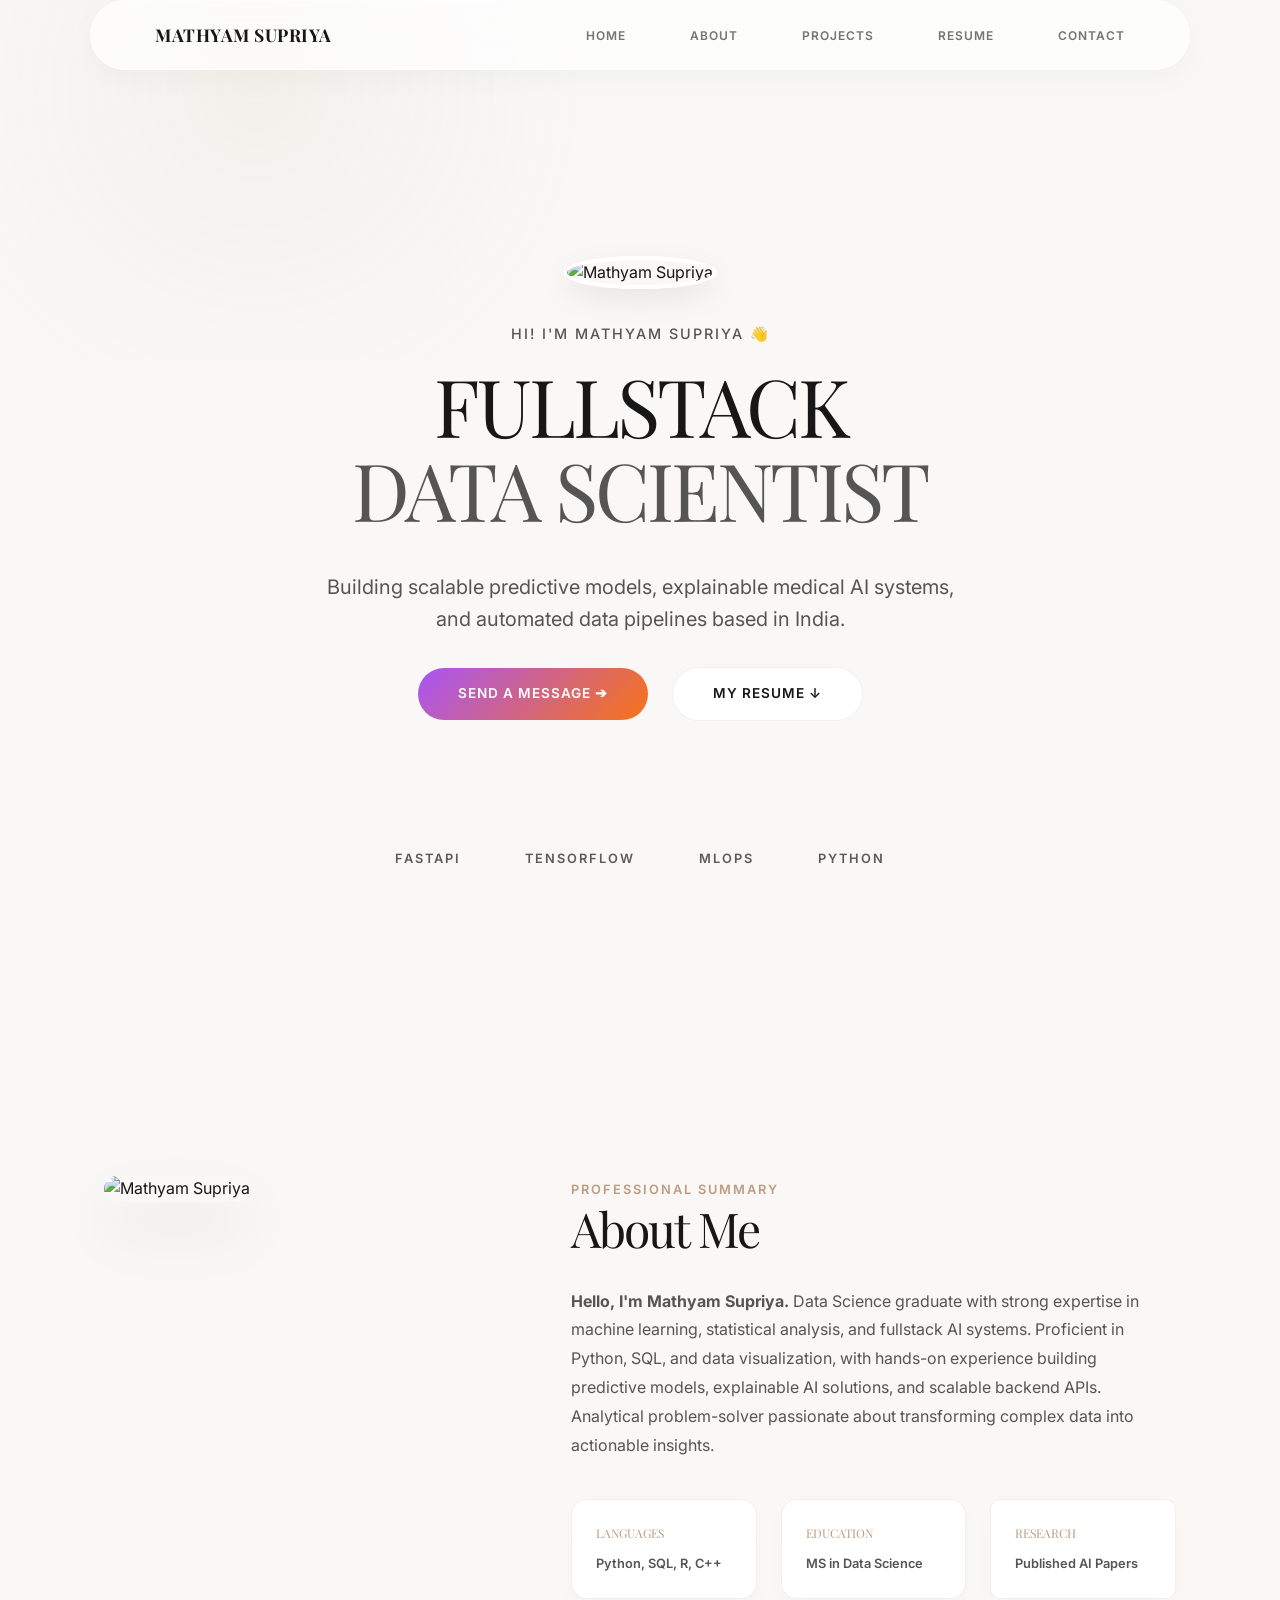
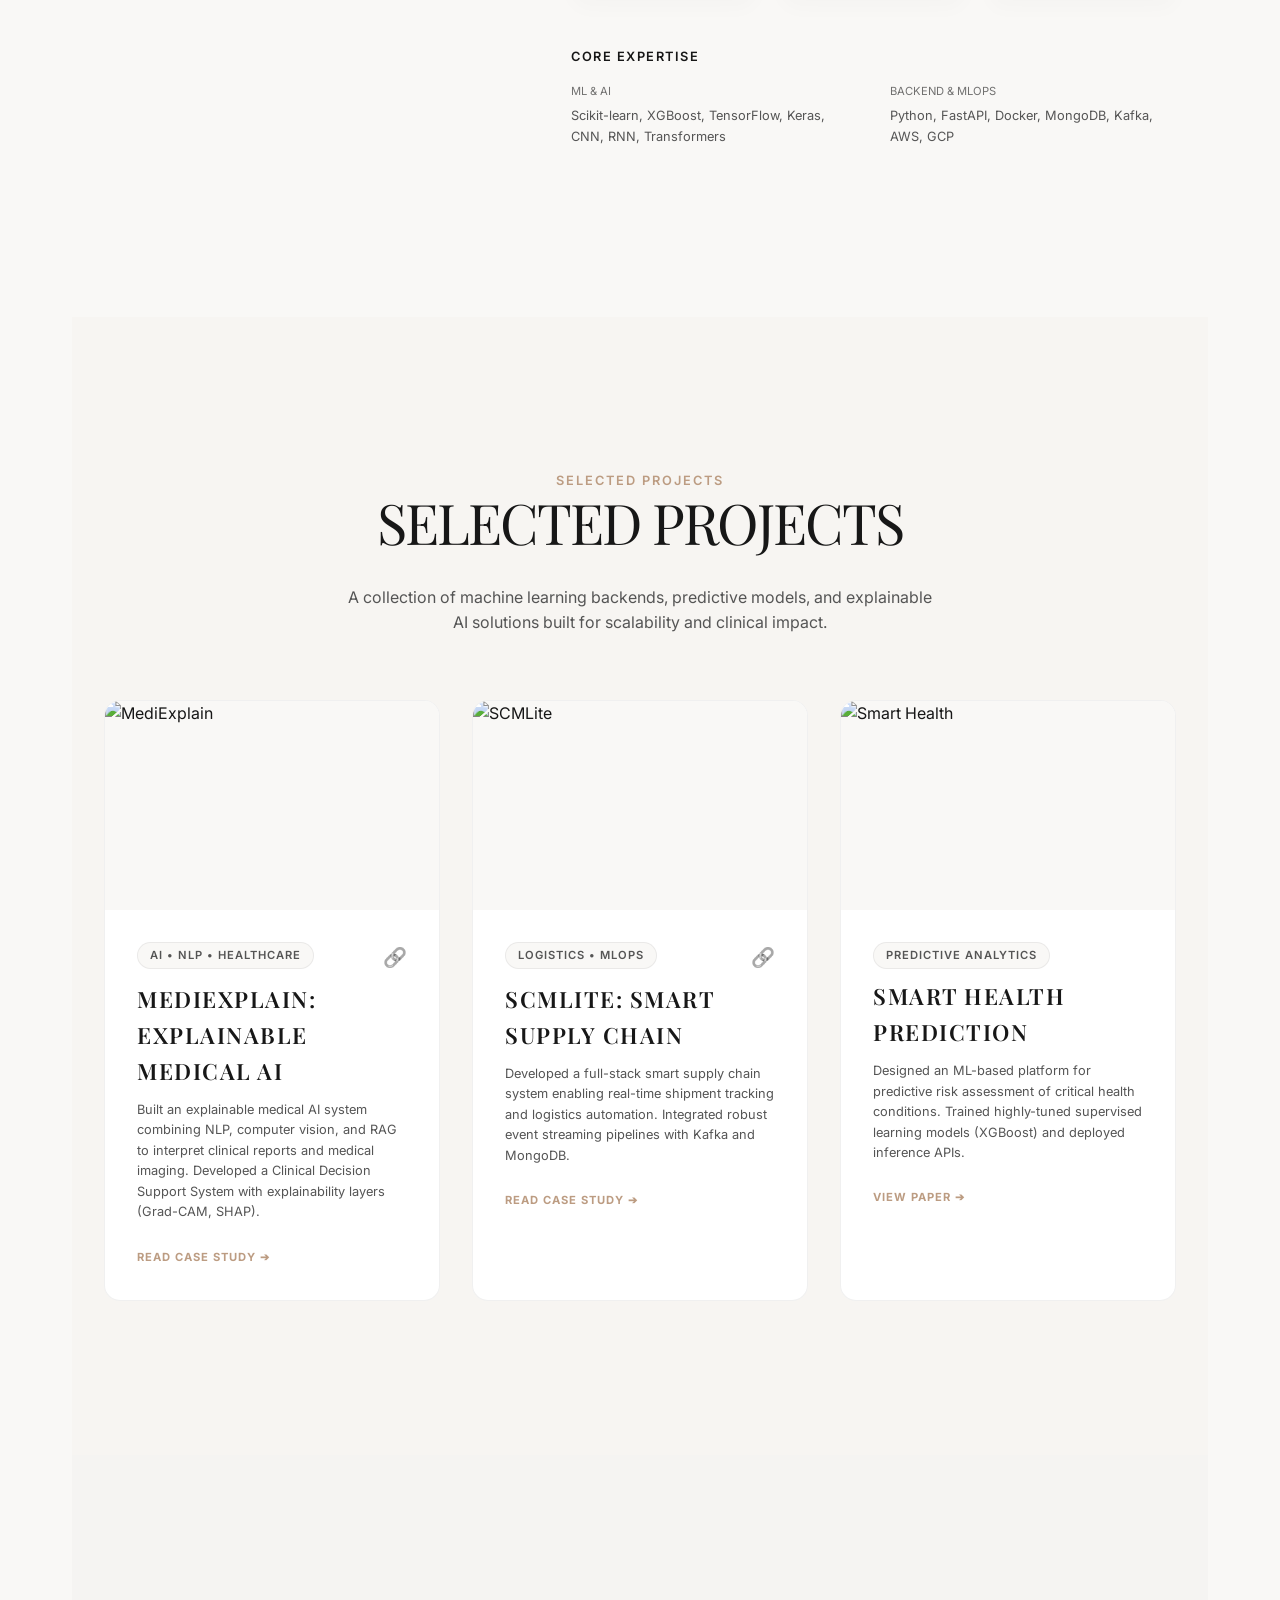
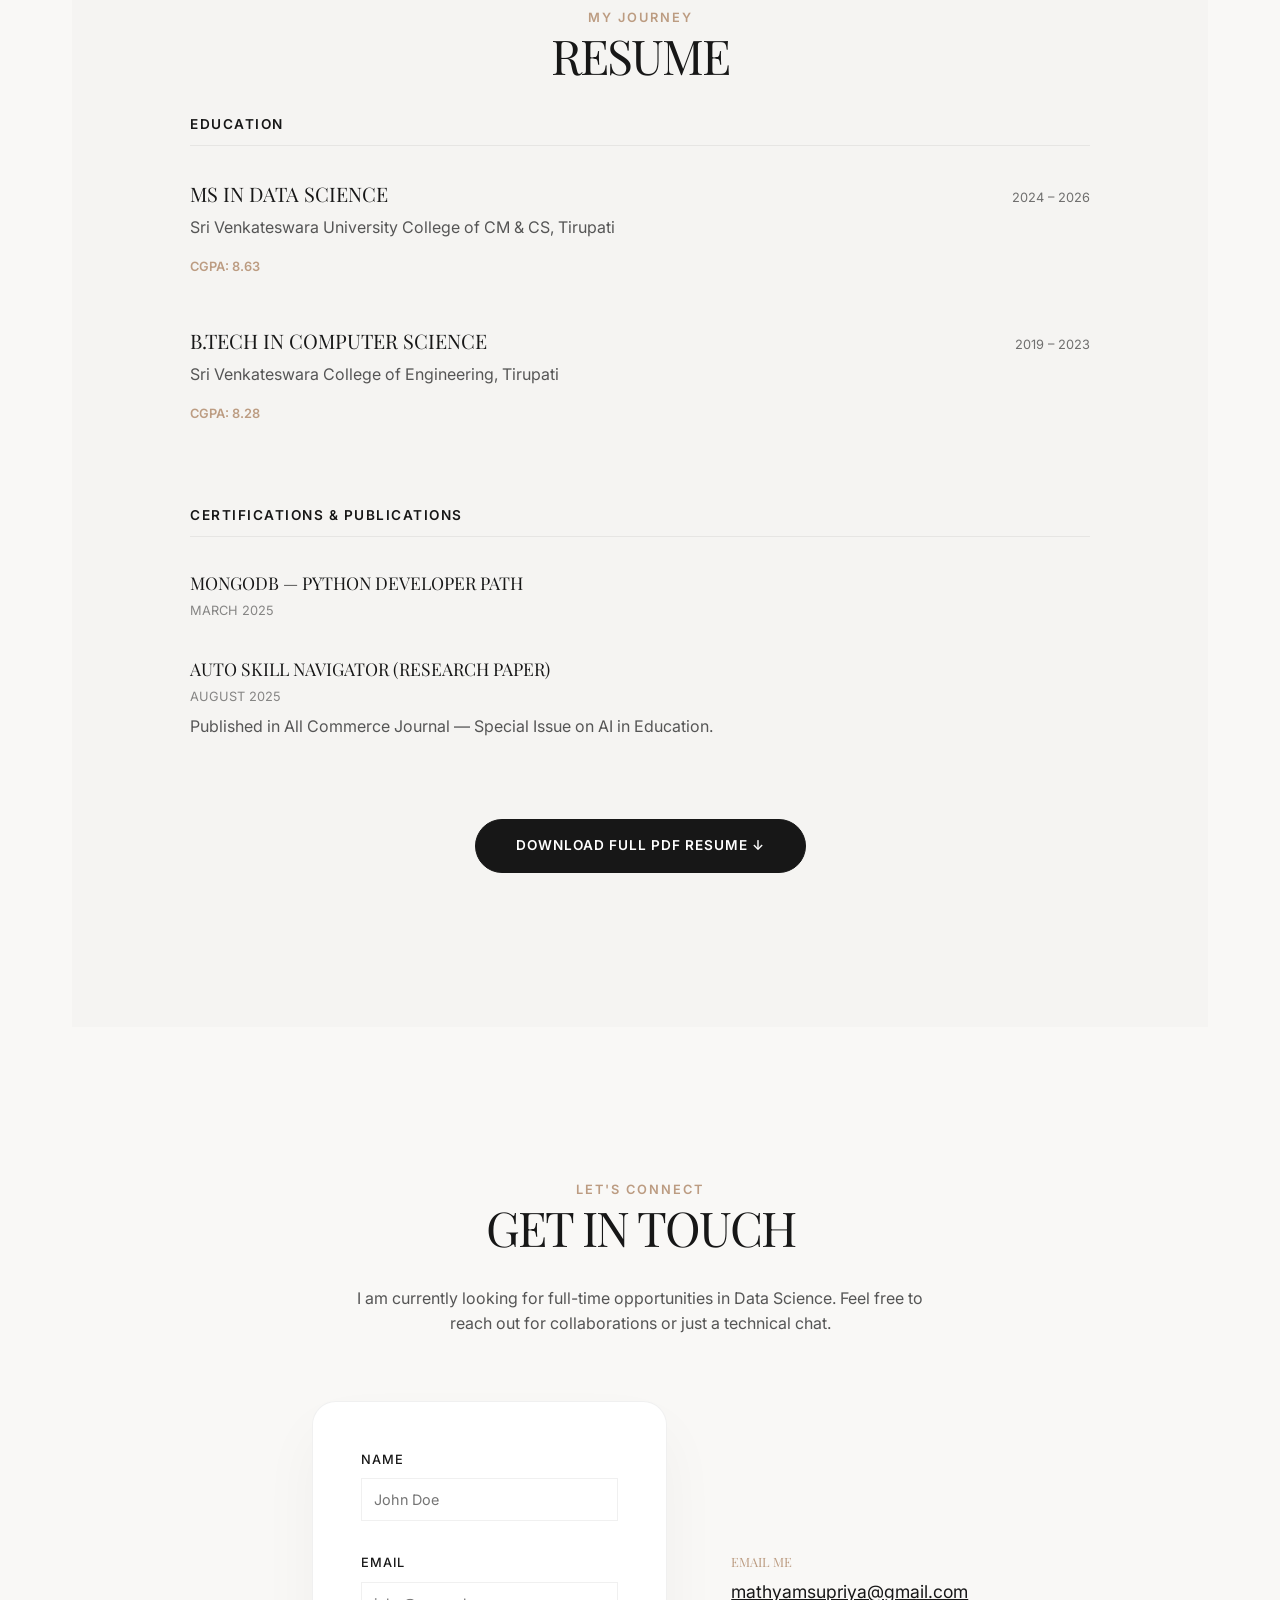
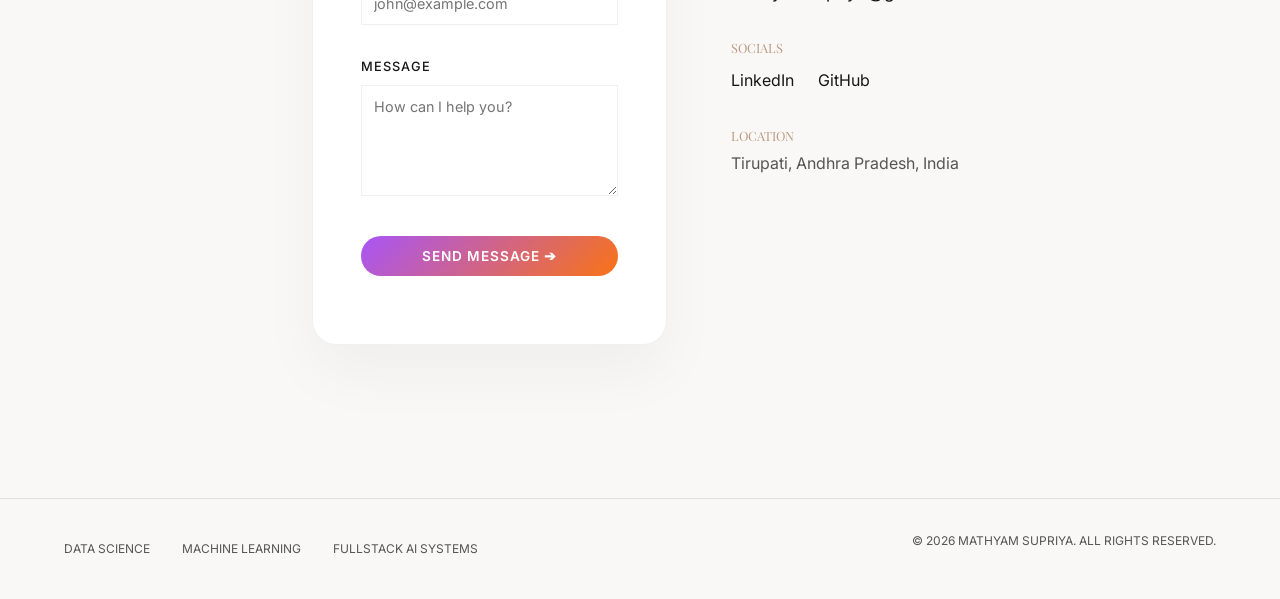
==== commit 02e3a30a: "feat: restore original text content and color palette while keeping modern alignments" ====
--- a/index.html
+++ b/index.html
@@ -62,47 +62,40 @@
                     
                     <!-- Right Side: Content -->
                     <div class="about-content">
-                        <span class="text-uppercase" style="color: var(--color-accent); font-weight: 600; font-size: 0.8rem; letter-spacing: 2px;">Introduction</span>
+                        <span class="text-uppercase" style="color: var(--color-accent); font-weight: 600; font-size: 0.8rem; letter-spacing: 2px;">Professional Summary</span>
                         <h2 class="mt-sm mb-md" style="font-family: var(--font-serif); font-size: 3rem;">About Me</h2>
-                        <p style="font-size: 1.1rem; line-height: 1.7; color: var(--color-text-secondary); margin-bottom: 2.5rem;">
-                            I am a **Data Scientist** with a strong foundation in architecting end-to-end machine learning solutions. My expertise spans across deep learning research, MLOps, and building robust data ecosystems for critical decision-making.
+                        <p style="font-size: 1rem; line-height: 1.8; color: var(--color-text-secondary); margin-bottom: 2.5rem;">
+                            <strong>Hello, I'm Mathyam Supriya.</strong> Data Science graduate with strong expertise in machine learning, statistical analysis, and fullstack AI systems. Proficient in Python, SQL, and data visualization, with hands-on experience building predictive models, explainable AI solutions, and scalable backend APIs. Analytical problem-solver passionate about transforming complex data into actionable insights.
                         </p>
                         
                         <!-- Stats Cards Row (Reference Style) -->
                         <div style="display: grid; grid-template-columns: repeat(3, 1fr); gap: 1.5rem; margin-bottom: 3rem;">
-                            <div style="padding: 1.5rem; background: white; border: 1px solid var(--color-border); border-radius: 16px; text-align: left; box-shadow: 0 10px 20px rgba(0,0,0,0.02); border-bottom: 3px solid transparent; transition: border-color 0.3s;" onmouseover="this.style.borderColor='var(--color-accent)'" onmouseout="this.style.borderColor='transparent'">
-                                <div style="font-size: 1.2rem; margin-bottom: 15px; opacity: 0.7;">📜</div>
-                                <h4 style="font-size: 0.9rem; margin-bottom: 5px; font-weight: 700;">Languages</h4>
-                                <p class="text-small" style="margin: 0; opacity: 0.6;">Python, SQL, R, C++</p>
-                            </div>
-                            <div style="padding: 1.5rem; background: white; border: 1px solid var(--color-border); border-radius: 16px; text-align: left; box-shadow: 0 10px 20px rgba(0,0,0,0.02); border-bottom: 3px solid transparent; transition: border-color 0.3s;" onmouseover="this.style.borderColor='var(--color-accent)'" onmouseout="this.style.borderColor='transparent'">
-                                <div style="font-size: 1.2rem; margin-bottom: 15px; opacity: 0.7;">🎓</div>
-                                <h4 style="font-size: 0.9rem; margin-bottom: 5px; font-weight: 700;">Education</h4>
-                                <p class="text-small" style="margin: 0; opacity: 0.6;">MSc Data Science</p>
-                            </div>
-                            <div style="padding: 1.5rem; background: white; border: 1px solid var(--color-border); border-radius: 16px; text-align: left; box-shadow: 0 15px 30px rgba(0,0,0,0.04); border-bottom: 3px solid var(--color-accent);">
-                                <div style="font-size: 1.2rem; margin-bottom: 15px; opacity: 0.7;">📁</div>
-                                <h4 style="font-size: 0.9rem; margin-bottom: 5px; font-weight: 700;">Projects</h4>
-                                <p class="text-small" style="margin: 0; opacity: 0.6;">10+ AI Solutions</p>
-                            </div>
-                        </div>
-
-                        <!-- Tech Icons Row -->
-                        <div style="display: flex; gap: 1.2rem; flex-wrap: wrap; padding-top: 1rem; border-top: 1px solid var(--color-border);">
-                            <div style="width: 45px; height: 45px; background: white; border: 1px solid var(--color-border); border-radius: 10px; display: flex; align-items: center; justify-content: center; padding: 10px; transition: transform 0.3s;" onmouseover="this.style.transform='translateY(-5px)'" onmouseout="this.style.transform='translateY(0)'">
-                                <img src="https://cdn.jsdelivr.net/gh/devicons/devicon@latest/icons/python/python-original.svg" alt="Python" style="width: 100%;">
-                            </div>
-                            <div style="width: 45px; height: 45px; background: white; border: 1px solid var(--color-border); border-radius: 10px; display: flex; align-items: center; justify-content: center; padding: 10px; transition: transform 0.3s;" onmouseover="this.style.transform='translateY(-5px)'" onmouseout="this.style.transform='translateY(0)'">
-                                <img src="https://cdn.jsdelivr.net/gh/devicons/devicon@latest/icons/fastapi/fastapi-original.svg" alt="FastAPI" style="width: 100%;">
-                            </div>
-                            <div style="width: 45px; height: 45px; background: white; border: 1px solid var(--color-border); border-radius: 10px; display: flex; align-items: center; justify-content: center; padding: 10px; transition: transform 0.3s;" onmouseover="this.style.transform='translateY(-5px)'" onmouseout="this.style.transform='translateY(0)'">
-                                <img src="https://cdn.jsdelivr.net/gh/devicons/devicon@latest/icons/tensorflow/tensorflow-original.svg" alt="TensorFlow" style="width: 100%;">
-                            </div>
-                            <div style="width: 45px; height: 45px; background: white; border: 1px solid var(--color-border); border-radius: 10px; display: flex; align-items: center; justify-content: center; padding: 10px; transition: transform 0.3s;" onmouseover="this.style.transform='translateY(-5px)'" onmouseout="this.style.transform='translateY(0)'">
-                                <img src="https://cdn.jsdelivr.net/gh/devicons/devicon@latest/icons/docker/docker-original.svg" alt="Docker" style="width: 100%;">
-                            </div>
-                            <div style="width: 45px; height: 45px; background: white; border: 1px solid var(--color-border); border-radius: 10px; display: flex; align-items: center; justify-content: center; padding: 10px; transition: transform 0.3s;" onmouseover="this.style.transform='translateY(-5px)'" onmouseout="this.style.transform='translateY(0)'">
-                                <img src="https://cdn.jsdelivr.net/gh/devicons/devicon@latest/icons/amazonwebservices/amazonwebservices-plain-wordmark.svg" alt="AWS" style="width: 100%;">
+                            <div style="padding: 1.5rem; background: white; border: 1px solid var(--color-border); border-radius: 16px; text-align: left; box-shadow: 0 10px 20px rgba(0,0,0,0.02);">
+                                <h4 style="font-size: 0.75rem; text-transform: uppercase; margin-bottom: 10px; color: var(--color-accent);">Languages</h4>
+                                <p class="text-small" style="margin: 0; font-weight: 600;">Python, SQL, R, C++</p>
+                            </div>
+                            <div style="padding: 1.5rem; background: white; border: 1px solid var(--color-border); border-radius: 16px; text-align: left; box-shadow: 0 10px 20px rgba(0,0,0,0.02);">
+                                <h4 style="font-size: 0.75rem; text-transform: uppercase; margin-bottom: 10px; color: var(--color-accent);">Education</h4>
+                                <p class="text-small" style="margin: 0; font-weight: 600;">MS in Data Science</p>
+                            </div>
+                            <div style="padding: 1.5rem; background: white; border: 1px solid var(--color-border); border-radius: 10px; text-align: left; box-shadow: 0 10px 20px rgba(0,0,0,0.02);">
+                                <h4 style="font-size: 0.75rem; text-transform: uppercase; margin-bottom: 10px; color: var(--color-accent);">Research</h4>
+                                <p class="text-small" style="margin: 0; font-weight: 600;">Published AI Papers</p>
+                            </div>
+                        </div>
+
+                        <!-- Categorized Skills -->
+                        <div style="text-align: left;">
+                            <h3 style="font-size: 0.8rem; margin-bottom: 1rem;">Core Expertise</h3>
+                            <div style="display: grid; grid-template-columns: 1fr 1fr; gap: 2rem;">
+                                <div>
+                                    <h4 style="font-size: 0.7rem; font-family: var(--font-sans); text-transform: uppercase; margin-bottom: 5px; opacity: 0.6;">ML & AI</h4>
+                                    <p class="text-small">Scikit-learn, XGBoost, TensorFlow, Keras, CNN, RNN, Transformers</p>
+                                </div>
+                                <div>
+                                    <h4 style="font-size: 0.7rem; font-family: var(--font-sans); text-transform: uppercase; margin-bottom: 5px; opacity: 0.6;">Backend & MLOps</h4>
+                                    <p class="text-small">Python, FastAPI, Docker, MongoDB, Kafka, AWS, GCP</p>
+                                </div>
                             </div>
                         </div>
                     </div>
@@ -115,11 +108,14 @@
     
 
         <!-- Section: Projects -->
-        <section id="projects" class="section">
+        <section id="projects" class="section" style="background: rgba(188, 156, 130, 0.03);">
             <div class="portfolio-wrapper">
-                <div class="container-narrow mb-xl">
-                    <span class="text-uppercase" style="color: var(--color-accent); font-weight: 600; font-size: 0.8rem;">My Portfolio</span>
-                    <h2 class="mt-sm">Latest Work</h2>
+                <div class="container-narrow mb-lg">
+                    <span class="text-uppercase" style="color: var(--color-accent); font-weight: 600; font-size: 0.8rem; letter-spacing: 2px;">Selected Projects</span>
+                    <h2 class="mt-sm">SELECTED PROJECTS</h2>
+                    <p style="color: var(--color-text-secondary); max-width: 600px; margin: 0 auto;">
+                        A collection of machine learning backends, predictive models, and explainable AI solutions built for scalability and clinical impact.
+                    </p>
                 </div>
 
                 <div class="card-grid">
@@ -127,15 +123,15 @@
                     <div class="project-card">
                         <div class="img-wrap">
                             <img src="https://images.unsplash.com/photo-1576091160399-112ba8d25d1d?q=80&w=800&auto=format&fit=crop" alt="MediExplain" style="width: 100%; height: 100%; object-fit: cover;">
-                            <div style="position: absolute; top: 15px; right: 15px; width: 30px; height: 30px; background: white; border-radius: 50%; display: flex; align-items: center; justify-content: center; box-shadow: 0 5px 15px rgba(0,0,0,0.1);">
-                                <span style="color: #2e7d32; font-size: 0.8rem;">✔</span>
-                            </div>
                         </div>
                         <div class="content-wrap">
-                            <span class="badge mb-sm">AI • NLP • CV</span>
-                            <h3 class="mb-sm">MediExplain: Explainable Medical AI</h3>
-                            <p class="text-small mb-md">Interpret clinical reports and medical imaging with RAG and Grad-CAM explainability.</p>
-                            <a href="https://github.com/Suppu1007/MediExplain" target="_blank" class="btn" style="padding: 8px 20px; font-size: 0.75rem;">GitHub Repo ➔</a>
+                            <div style="display: flex; justify-content: space-between; align-items: start; margin-bottom: 10px;">
+                                <span class="badge">AI • NLP • Healthcare</span>
+                                <a href="https://github.com/Suppu1007/MediExplain" target="_blank" style="font-size: 1.2rem; filter: grayscale(100%);">🔗</a>
+                            </div>
+                            <h3 style="margin-bottom: 10px; font-family: var(--font-serif); font-size: 1.4rem;">MEDIEXPLAIN: EXPLAINABLE MEDICAL AI</h3>
+                            <p class="text-small" style="margin-bottom: 20px; line-height: 1.6;">Built an explainable medical AI system combining NLP, computer vision, and RAG to interpret clinical reports and medical imaging. Developed a Clinical Decision Support System with explainability layers (Grad-CAM, SHAP).</p>
+                            <a href="#contact" class="text-uppercase" style="font-size: 0.7rem; font-weight: 700; letter-spacing: 1px; color: var(--color-accent);">Read Case Study ➔</a>
                         </div>
                     </div>
 
@@ -143,15 +139,15 @@
                     <div class="project-card">
                         <div class="img-wrap">
                             <img src="https://images.unsplash.com/photo-1586528116311-ad8ed7c82631?q=80&w=800&auto=format&fit=crop" alt="SCMLite" style="width: 100%; height: 100%; object-fit: cover;">
-                            <div style="position: absolute; top: 15px; right: 15px; width: 30px; height: 30px; background: white; border-radius: 50%; display: flex; align-items: center; justify-content: center; box-shadow: 0 5px 15px rgba(0,0,0,0.1);">
-                                <span style="color: #2e7d32; font-size: 0.8rem;">✔</span>
-                            </div>
                         </div>
                         <div class="content-wrap">
-                            <span class="badge mb-sm">MLOps • Kafka</span>
-                            <h3 class="mb-sm">SCMLite: Smart Supply Chain</h3>
-                            <p class="text-small mb-md">Real-time shipment tracking and logistics automation ecosystem with Kafka streaming.</p>
-                            <a href="https://github.com/Suppu1007/SCMLite" target="_blank" class="btn" style="padding: 8px 20px; font-size: 0.75rem;">GitHub Repo ➔</a>
+                            <div style="display: flex; justify-content: space-between; align-items: start; margin-bottom: 10px;">
+                                <span class="badge">Logistics • MLOps</span>
+                                <a href="https://github.com/Suppu1007/SCMLite" target="_blank" style="font-size: 1.2rem; filter: grayscale(100%);">🔗</a>
+                            </div>
+                            <h3 style="margin-bottom: 10px; font-family: var(--font-serif); font-size: 1.4rem;">SCMLITE: SMART SUPPLY CHAIN</h3>
+                            <p class="text-small" style="margin-bottom: 20px; line-height: 1.6;">Developed a full-stack smart supply chain system enabling real-time shipment tracking and logistics automation. Integrated robust event streaming pipelines with Kafka and MongoDB.</p>
+                            <a href="#contact" class="text-uppercase" style="font-size: 0.7rem; font-weight: 700; letter-spacing: 1px; color: var(--color-accent);">Read Case Study ➔</a>
                         </div>
                     </div>
 
@@ -159,15 +155,14 @@
                     <div class="project-card">
                         <div class="img-wrap">
                             <img src="https://images.unsplash.com/photo-1530497610245-94d3c16cda28?q=80&w=800&auto=format&fit=crop" alt="Smart Health" style="width: 100%; height: 100%; object-fit: cover;">
-                            <div style="position: absolute; top: 15px; right: 15px; width: 30px; height: 30px; background: white; border-radius: 50%; display: flex; align-items: center; justify-content: center; box-shadow: 0 5px 15px rgba(0,0,0,0.1);">
-                                <span style="color: #2e7d32; font-size: 0.8rem;">✔</span>
-                            </div>
                         </div>
                         <div class="content-wrap">
-                            <span class="badge mb-sm">Predictive Analytics</span>
-                            <h3 class="mb-sm">Smart Health Prediction</h3>
-                            <p class="text-small mb-md">Predictive risk assessment platform for critical health conditions using XGBoost.</p>
-                            <a href="#" class="btn" style="padding: 8px 20px; font-size: 0.75rem;">View Paper ➔</a>
+                            <div style="display: flex; justify-content: space-between; align-items: start; margin-bottom: 10px;">
+                                <span class="badge">Predictive Analytics</span>
+                            </div>
+                            <h3 style="margin-bottom: 10px; font-family: var(--font-serif); font-size: 1.4rem;">SMART HEALTH PREDICTION</h3>
+                            <p class="text-small" style="margin-bottom: 20px; line-height: 1.6;">Designed an ML-based platform for predictive risk assessment of critical health conditions. Trained highly-tuned supervised learning models (XGBoost) and deployed inference APIs.</p>
+                            <a href="#contact" class="text-uppercase" style="font-size: 0.7rem; font-weight: 700; letter-spacing: 1px; color: var(--color-accent);">View Paper ➔</a>
                         </div>
                     </div>
                 </div>
--- a/assets/css/main.css
+++ b/assets/css/main.css
@@ -50,18 +50,6 @@
     width: 60%;
     height: 60%;
     background: radial-gradient(circle, rgba(188, 156, 130, 0.08) 0%, transparent 70%);
-    z-index: -1;
-    pointer-events: none;
-}
-
-body::after {
-    content: '';
-    position: fixed;
-    bottom: -10%;
-    right: -5%;
-    width: 50%;
-    height: 50%;
-    background: radial-gradient(circle, rgba(147, 112, 219, 0.05) 0%, transparent 70%);
     z-index: -1;
     pointer-events: none;
 }
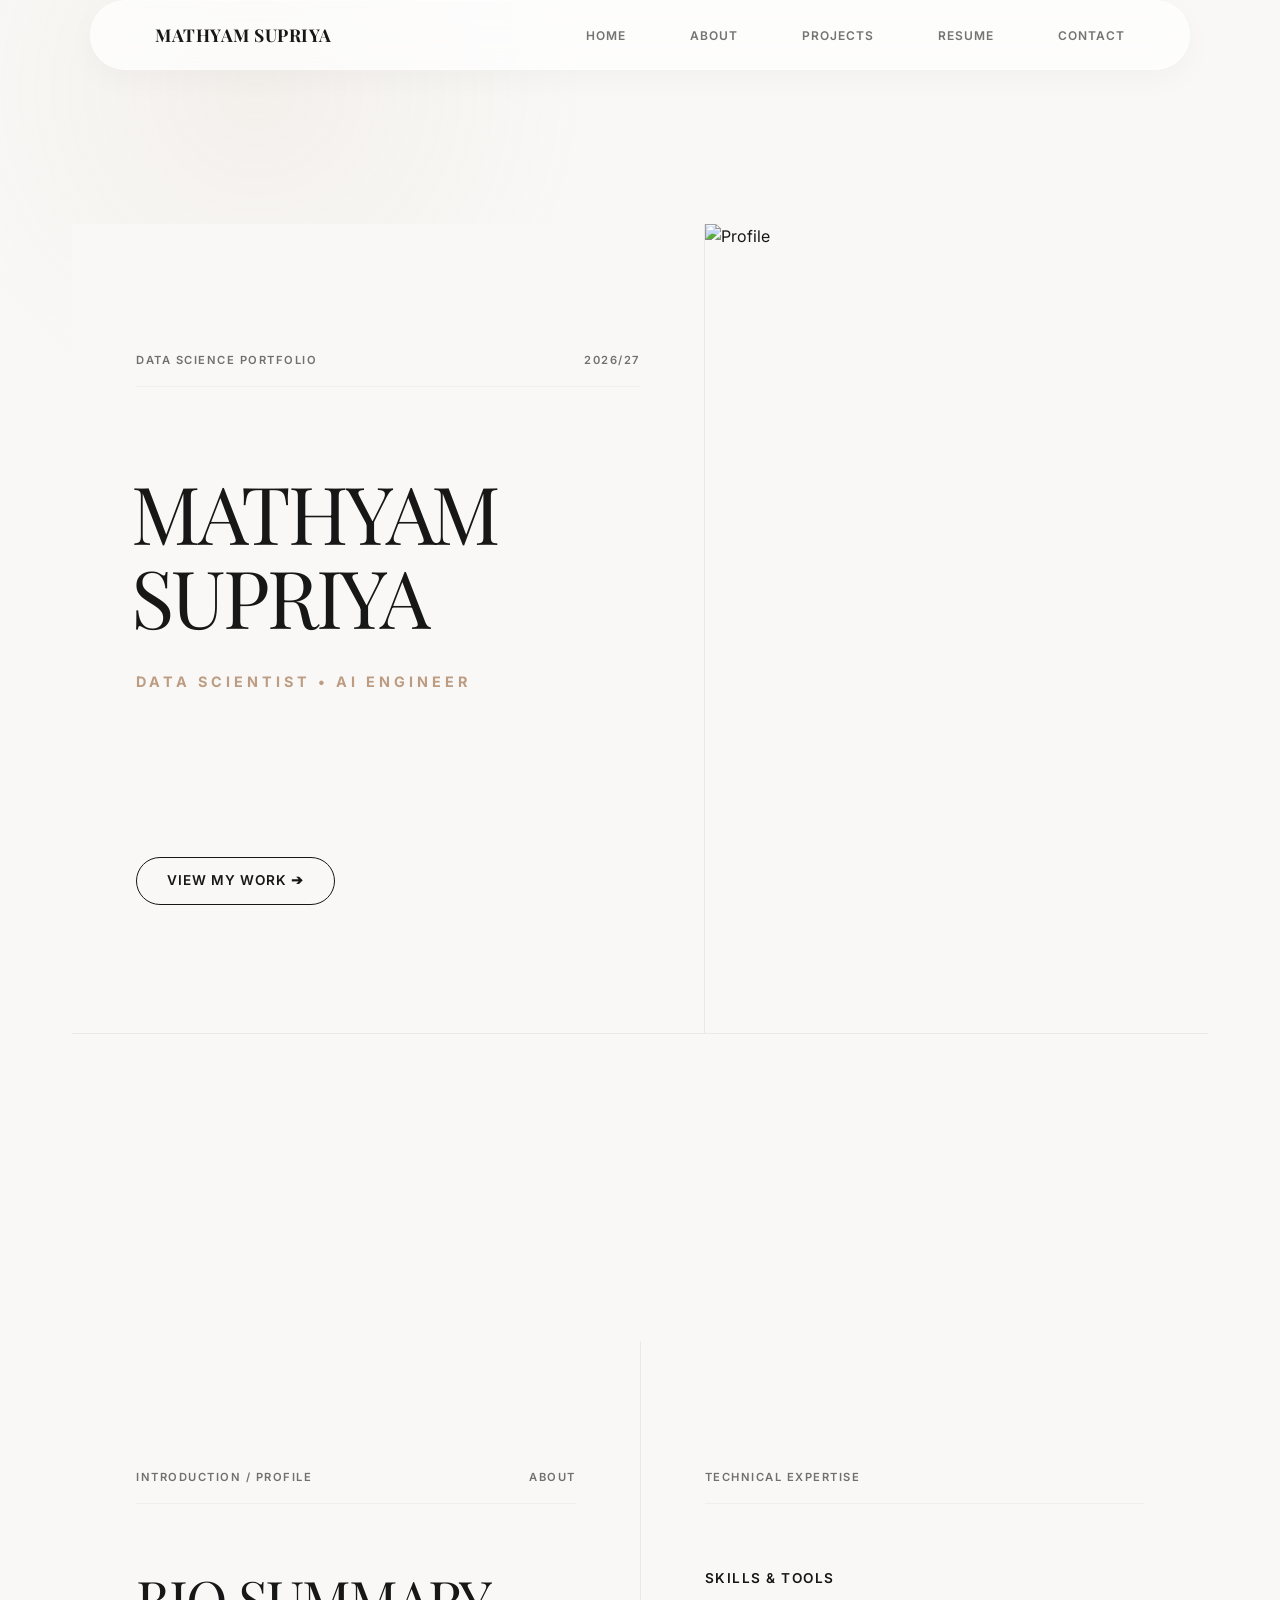
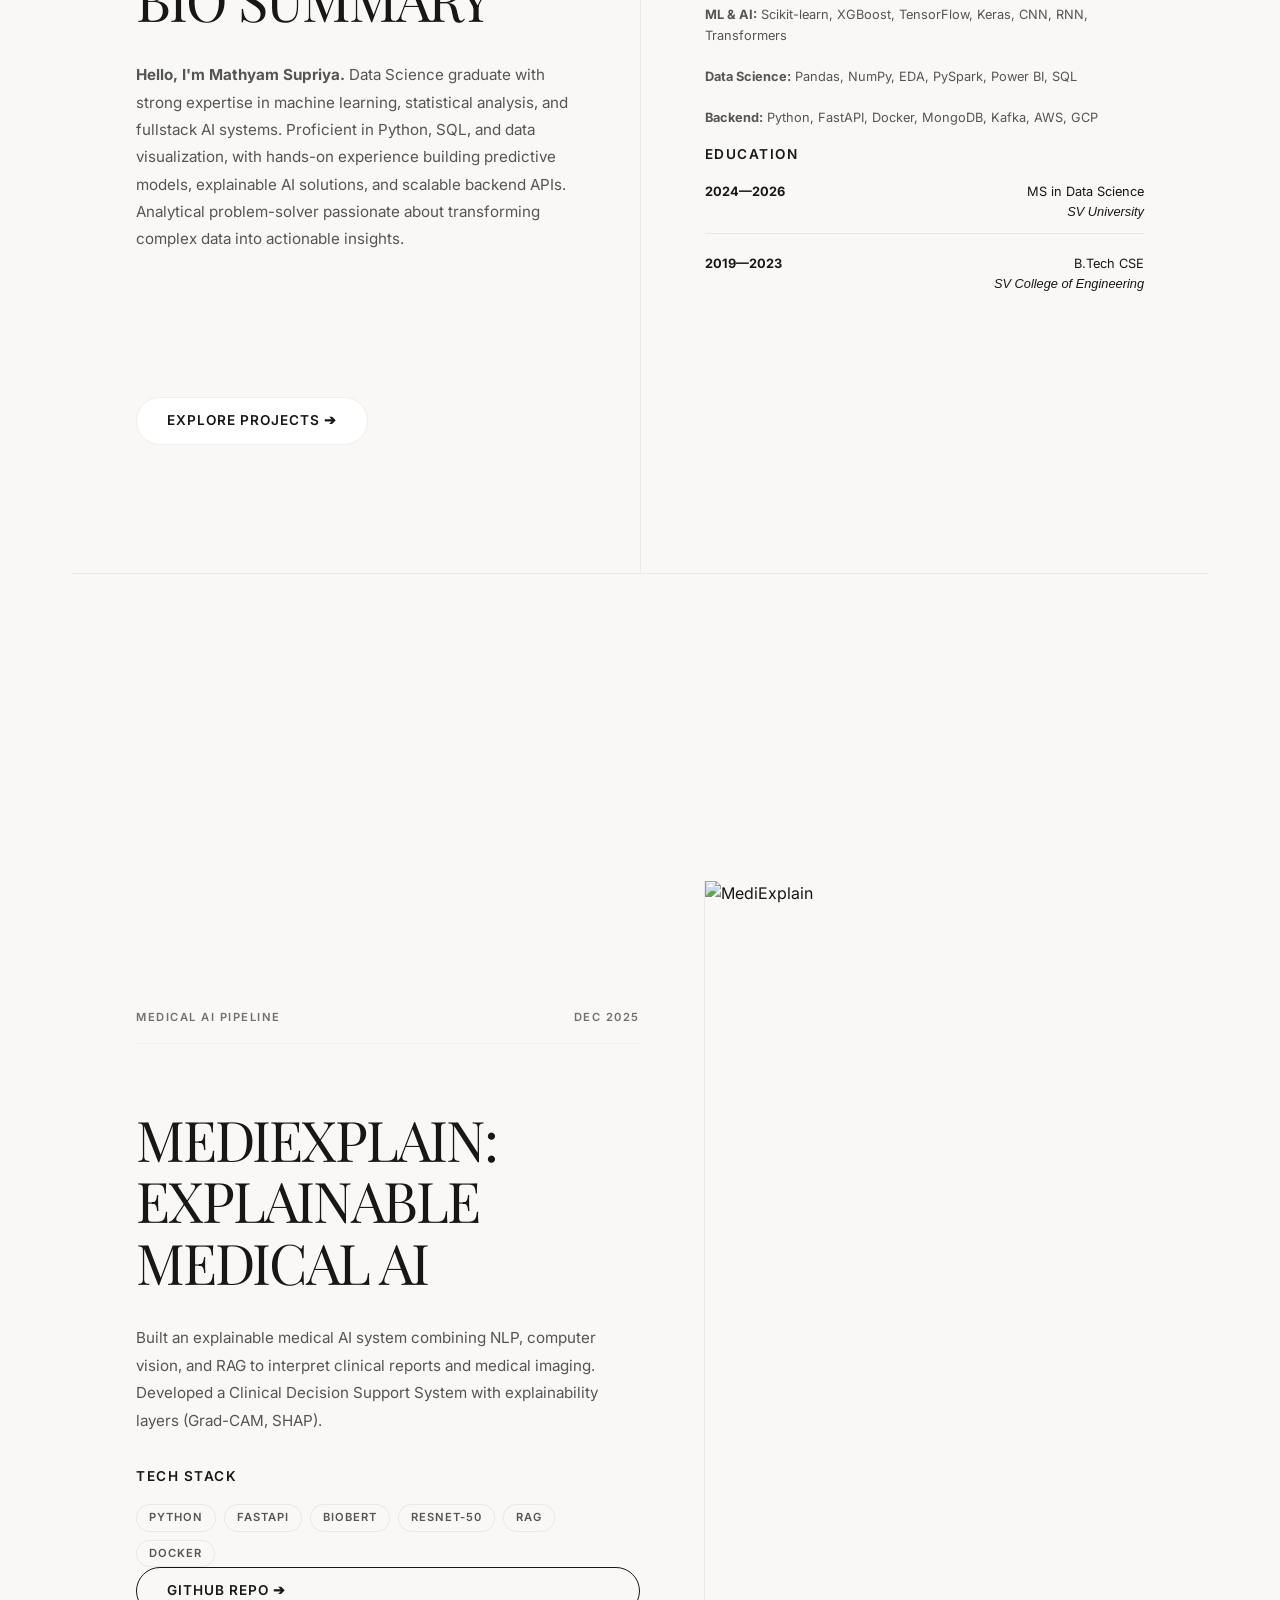
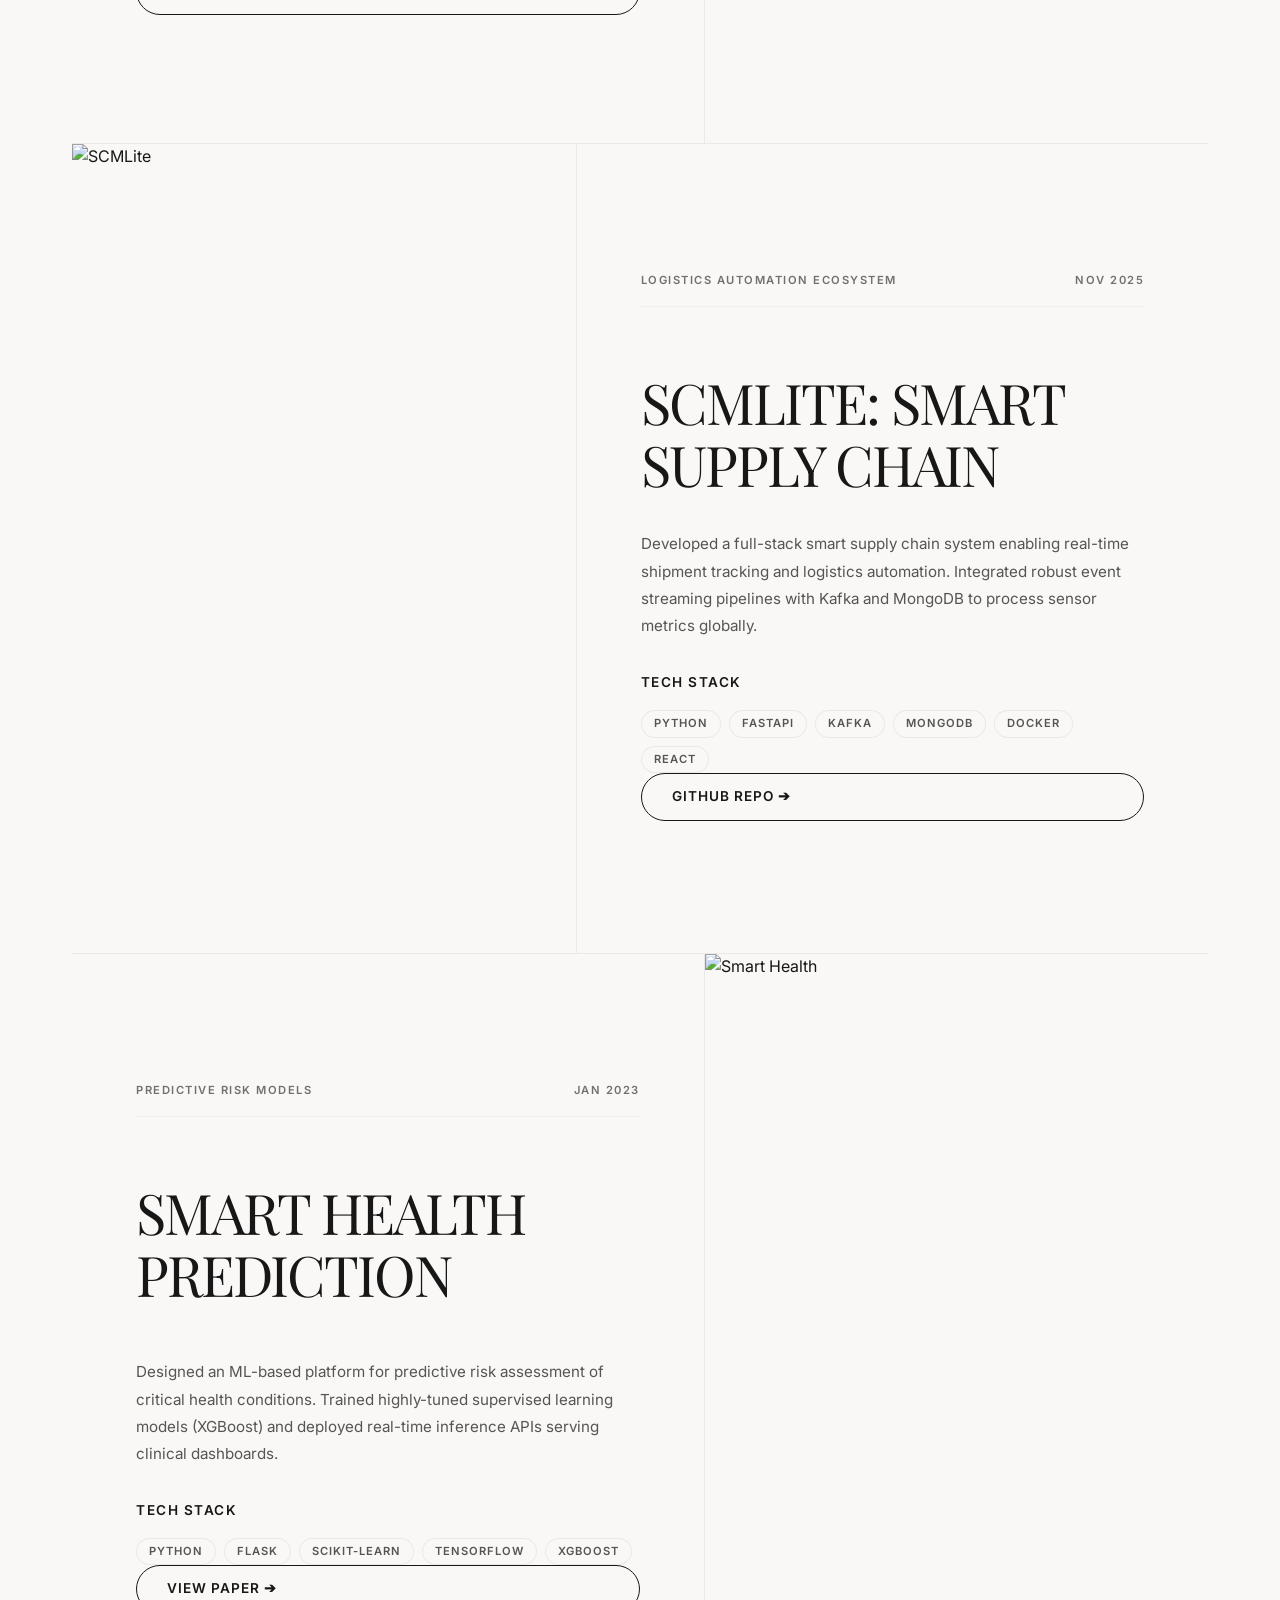
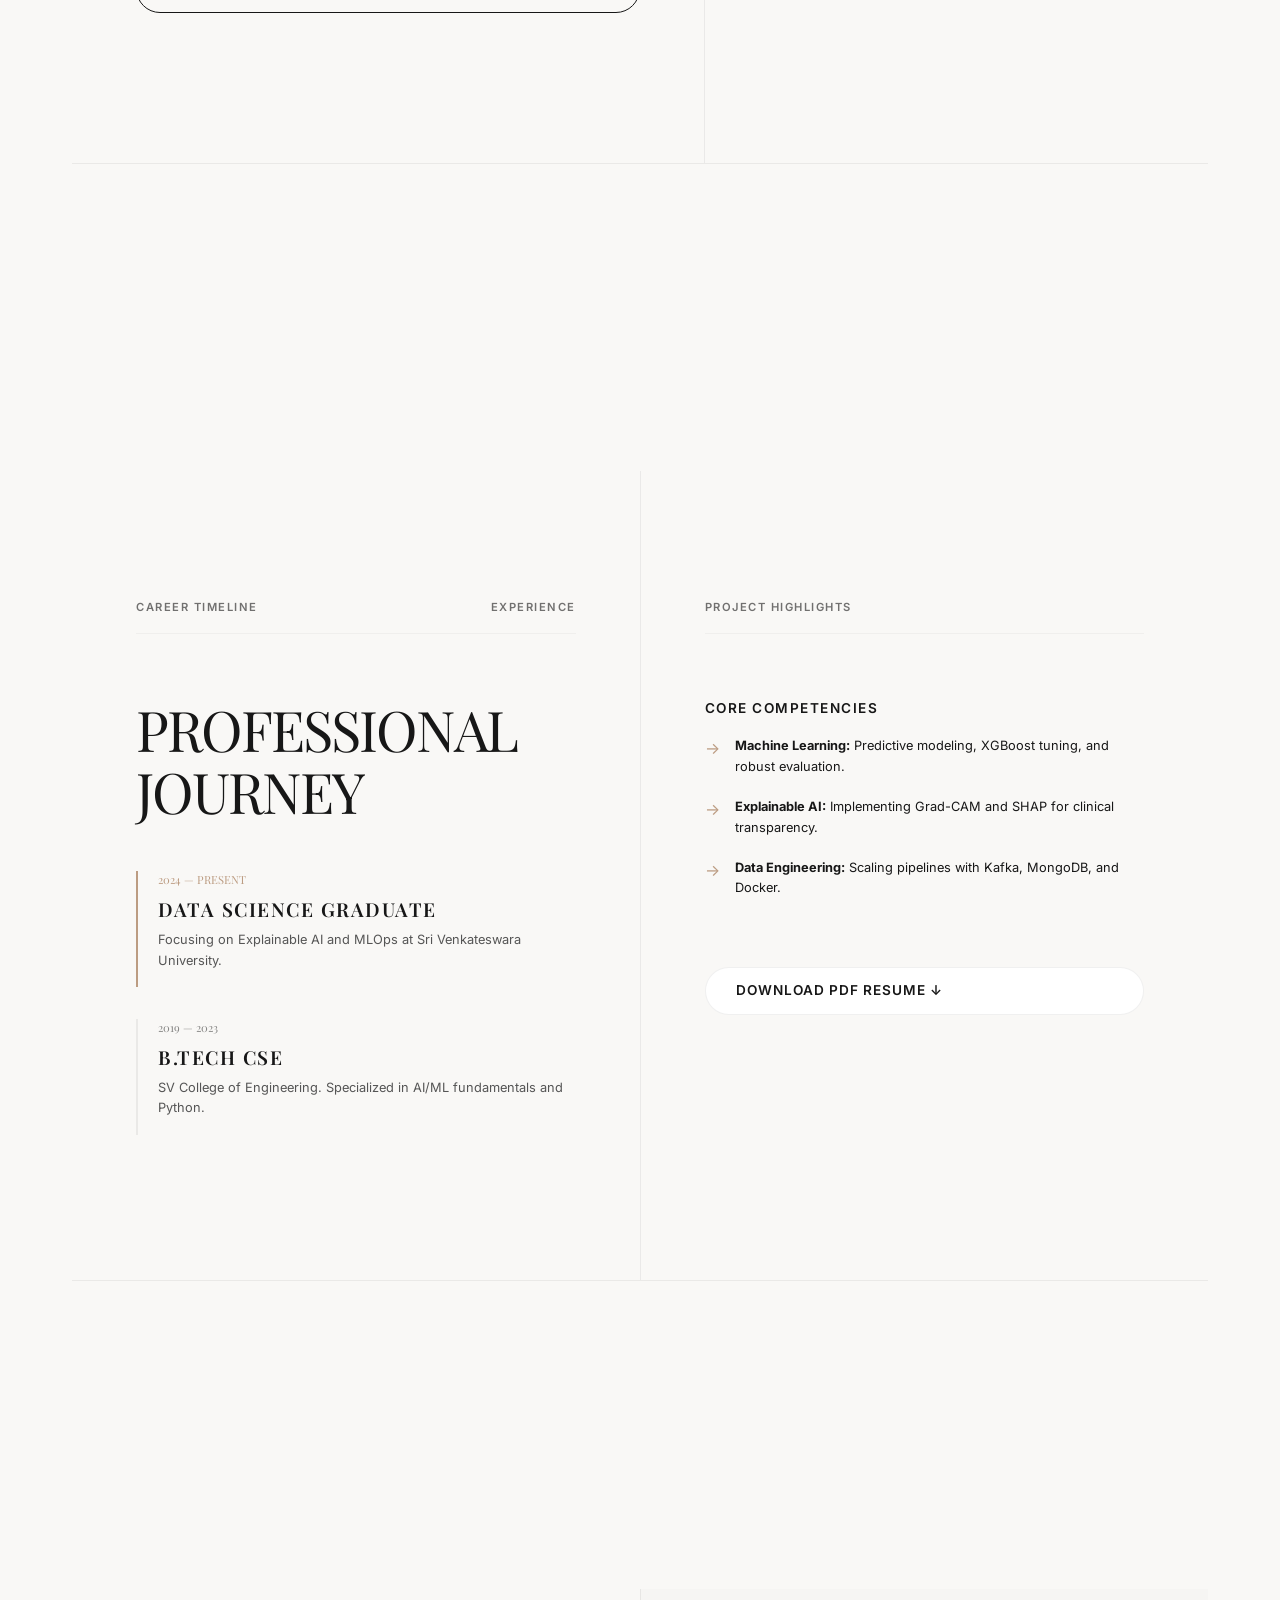
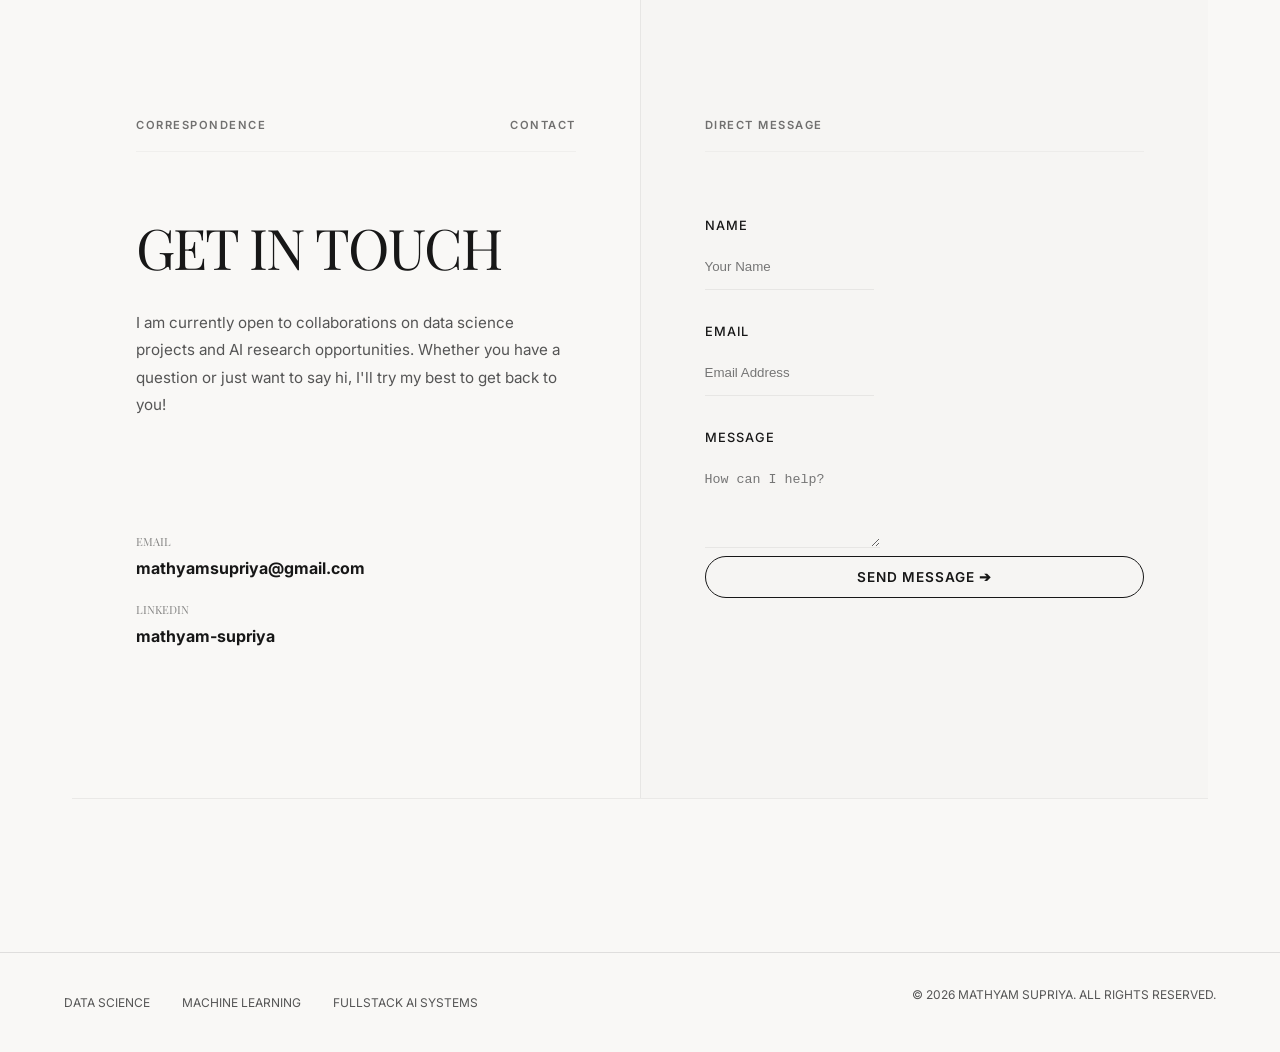
==== commit 53eff644: "feat: refine to previous magazine spread layout within SPA structure" ====
--- a/index.html
+++ b/index.html
@@ -18,31 +18,22 @@
         
         <!-- Section: Hero -->
         <section id="home" class="section">
-            <div class="container-narrow">
-                <div class="hero-profile-wrap mb-md" style="margin-top: 2rem;">
-                    <img src="https://images.unsplash.com/photo-1544005313-94ddf0286df2?q=80&w=400&auto=format&fit=crop" alt="Mathyam Supriya" style="width: 140px; height: 140px; border-radius: 50%; object-fit: cover; border: 4px solid white; box-shadow: 0 10px 30px rgba(0,0,0,0.08);">
-                </div>
-                
-                <div class="mb-sm">
-                    <span style="color: var(--color-text-secondary); letter-spacing: 2px; font-weight: 500; font-size: 0.9rem; text-transform: uppercase;">Hi! I'm Mathyam Supriya 👋</span>
-                </div>
-                
-                <h1 style="margin-bottom: 2.5rem;">FULLSTACK<br><span style="color: var(--color-text-secondary);">DATA SCIENTIST</span></h1>
-                
-                <p class="mb-lg" style="max-width: 650px; margin-left: auto; margin-right: auto; font-size: 1.25rem; color: var(--color-text-secondary); line-height: 1.6;">
-                    Building scalable predictive models, explainable medical AI systems, and automated data pipelines based in India.
-                </p>
-                
-                <div style="display: flex; gap: 1.5rem; justify-content: center; align-items: center; margin-top: 1rem;">
-                    <a href="#contact" class="btn btn-gradient" style="padding: 15px 40px;">Send a Message ➔</a>
-                    <a href="/assets/docs/Resume_updated-3.pdf" target="_blank" class="btn btn-white" style="padding: 15px 40px;">My Resume ↓</a>
-                </div>
-
-                <div class="mt-xl opacity-70" style="display: flex; justify-content: center; gap: 4rem; font-size: 0.8rem; text-transform: uppercase; font-weight: 600; letter-spacing: 2px;">
-                    <span>FastAPI</span>
-                    <span>TensorFlow</span>
-                    <span>MLOps</span>
-                    <span>Python</span>
+            <div class="spread">
+                <div class="page">
+                    <header class="hero-header">
+                        <span>Data Science Portfolio</span>
+                        <span>2026/27</span>
+                    </header>
+                    <div style="flex: 1; display: flex; flex-direction: column; justify-content: center;">
+                        <h1 style="margin-left: -5px;">MATHYAM<br>SUPRIYA</h1>
+                        <p class="text-uppercase" style="letter-spacing: 4px; font-weight: 700; font-size: 0.9rem; color: var(--color-accent);">Data Scientist • AI Engineer</p>
+                    </div>
+                    <div class="mt-xl">
+                        <a href="#projects" class="btn">View My Work ➔</a>
+                    </div>
+                </div>
+                <div class="page" style="padding: 0;">
+                    <img src="https://images.unsplash.com/photo-1544005313-94ddf0286df2?q=80&w=1200&auto=format&fit=crop" alt="Profile" style="width: 100%; height: 100%; object-fit: cover;">
                 </div>
             </div>
         </section>
@@ -53,52 +44,46 @@
 
         <!-- Section: About Me -->
         <section id="about" class="section">
-            <div class="portfolio-wrapper">
-                <div style="display: grid; grid-template-columns: 1fr 1.5fr; gap: 4rem; align-items: start;">
-                    <!-- Left Side: Profile Image -->
-                    <div class="about-image-wrap">
-                        <img src="https://images.unsplash.com/photo-1544005313-94ddf0286df2?q=80&w=600&auto=format&fit=crop" alt="Mathyam Supriya" style="width: 100%; border-radius: 30px; box-shadow: 0 30px 60px rgba(0,0,0,0.08);">
-                    </div>
-                    
-                    <!-- Right Side: Content -->
-                    <div class="about-content">
-                        <span class="text-uppercase" style="color: var(--color-accent); font-weight: 600; font-size: 0.8rem; letter-spacing: 2px;">Professional Summary</span>
-                        <h2 class="mt-sm mb-md" style="font-family: var(--font-serif); font-size: 3rem;">About Me</h2>
-                        <p style="font-size: 1rem; line-height: 1.8; color: var(--color-text-secondary); margin-bottom: 2.5rem;">
-                            <strong>Hello, I'm Mathyam Supriya.</strong> Data Science graduate with strong expertise in machine learning, statistical analysis, and fullstack AI systems. Proficient in Python, SQL, and data visualization, with hands-on experience building predictive models, explainable AI solutions, and scalable backend APIs. Analytical problem-solver passionate about transforming complex data into actionable insights.
-                        </p>
-                        
-                        <!-- Stats Cards Row (Reference Style) -->
-                        <div style="display: grid; grid-template-columns: repeat(3, 1fr); gap: 1.5rem; margin-bottom: 3rem;">
-                            <div style="padding: 1.5rem; background: white; border: 1px solid var(--color-border); border-radius: 16px; text-align: left; box-shadow: 0 10px 20px rgba(0,0,0,0.02);">
-                                <h4 style="font-size: 0.75rem; text-transform: uppercase; margin-bottom: 10px; color: var(--color-accent);">Languages</h4>
-                                <p class="text-small" style="margin: 0; font-weight: 600;">Python, SQL, R, C++</p>
-                            </div>
-                            <div style="padding: 1.5rem; background: white; border: 1px solid var(--color-border); border-radius: 16px; text-align: left; box-shadow: 0 10px 20px rgba(0,0,0,0.02);">
-                                <h4 style="font-size: 0.75rem; text-transform: uppercase; margin-bottom: 10px; color: var(--color-accent);">Education</h4>
-                                <p class="text-small" style="margin: 0; font-weight: 600;">MS in Data Science</p>
-                            </div>
-                            <div style="padding: 1.5rem; background: white; border: 1px solid var(--color-border); border-radius: 10px; text-align: left; box-shadow: 0 10px 20px rgba(0,0,0,0.02);">
-                                <h4 style="font-size: 0.75rem; text-transform: uppercase; margin-bottom: 10px; color: var(--color-accent);">Research</h4>
-                                <p class="text-small" style="margin: 0; font-weight: 600;">Published AI Papers</p>
-                            </div>
-                        </div>
-
-                        <!-- Categorized Skills -->
-                        <div style="text-align: left;">
-                            <h3 style="font-size: 0.8rem; margin-bottom: 1rem;">Core Expertise</h3>
-                            <div style="display: grid; grid-template-columns: 1fr 1fr; gap: 2rem;">
-                                <div>
-                                    <h4 style="font-size: 0.7rem; font-family: var(--font-sans); text-transform: uppercase; margin-bottom: 5px; opacity: 0.6;">ML & AI</h4>
-                                    <p class="text-small">Scikit-learn, XGBoost, TensorFlow, Keras, CNN, RNN, Transformers</p>
-                                </div>
-                                <div>
-                                    <h4 style="font-size: 0.7rem; font-family: var(--font-sans); text-transform: uppercase; margin-bottom: 5px; opacity: 0.6;">Backend & MLOps</h4>
-                                    <p class="text-small">Python, FastAPI, Docker, MongoDB, Kafka, AWS, GCP</p>
-                                </div>
-                            </div>
-                        </div>
-                    </div>
+            <div class="spread">
+                <div class="page">
+                    <header class="hero-header">
+                        <span>Introduction / Profile</span>
+                        <span>About</span>
+                    </header>
+                    
+                    <h2 class="mb-lg">BIO SUMMARY</h2>
+                    
+                    <p style="font-size: 0.95rem; line-height: 1.8; color: var(--color-text-secondary);">
+                        <strong>Hello, I'm Mathyam Supriya.</strong> Data Science graduate with strong expertise in machine learning, statistical analysis, and fullstack AI systems. Proficient in Python, SQL, and data visualization, with hands-on experience building predictive models, explainable AI solutions, and scalable backend APIs. Analytical problem-solver passionate about transforming complex data into actionable insights.
+                    </p>
+
+                    <div class="mt-xl">
+                        <a href="#projects" class="btn btn-outline" style="background: white; color: var(--color-text-primary); border: 1px solid var(--color-border);">Explore Projects ➔</a>
+                    </div>
+                </div>
+                <div class="page">
+                    <header class="hero-header">
+                        <span>Technical Expertise</span>
+                    </header>
+                    
+                    <h3>Skills & Tools</h3>
+                    <p class="text-small mb-lg">
+                        <strong>ML & AI:</strong> Scikit-learn, XGBoost, TensorFlow, Keras, CNN, RNN, Transformers<br><br>
+                        <strong>Data Science:</strong> Pandas, NumPy, EDA, PySpark, Power BI, SQL<br><br>
+                        <strong>Backend:</strong> Python, FastAPI, Docker, MongoDB, Kafka, AWS, GCP
+                    </p>
+                    
+                    <h3 class="mt-lg">Education</h3>
+                    <dl class="text-small">
+                        <div style="display: flex; justify-content: space-between; margin-bottom: 20px; border-bottom: 1px solid var(--color-border); padding-bottom: 10px;">
+                            <dt style="font-weight: 700;">2024—2026</dt>
+                            <dd style="text-align: right;">MS in Data Science<br><em>SV University</em></dd>
+                        </div>
+                        <div style="display: flex; justify-content: space-between;">
+                            <dt style="font-weight: 700;">2019—2023</dt>
+                            <dd style="text-align: right;">B.Tech CSE<br><em>SV College of Engineering</em></dd>
+                        </div>
+                    </dl>
                 </div>
             </div>
         </section>
@@ -108,166 +93,178 @@
     
 
         <!-- Section: Projects -->
-        <section id="projects" class="section" style="background: rgba(188, 156, 130, 0.03);">
-            <div class="portfolio-wrapper">
-                <div class="container-narrow mb-lg">
-                    <span class="text-uppercase" style="color: var(--color-accent); font-weight: 600; font-size: 0.8rem; letter-spacing: 2px;">Selected Projects</span>
-                    <h2 class="mt-sm">SELECTED PROJECTS</h2>
-                    <p style="color: var(--color-text-secondary); max-width: 600px; margin: 0 auto;">
-                        A collection of machine learning backends, predictive models, and explainable AI solutions built for scalability and clinical impact.
-                    </p>
-                </div>
-
-                <div class="card-grid">
-                    <!-- Project 1: MediExplain -->
-                    <div class="project-card">
-                        <div class="img-wrap">
-                            <img src="https://images.unsplash.com/photo-1576091160399-112ba8d25d1d?q=80&w=800&auto=format&fit=crop" alt="MediExplain" style="width: 100%; height: 100%; object-fit: cover;">
-                        </div>
-                        <div class="content-wrap">
-                            <div style="display: flex; justify-content: space-between; align-items: start; margin-bottom: 10px;">
-                                <span class="badge">AI • NLP • Healthcare</span>
-                                <a href="https://github.com/Suppu1007/MediExplain" target="_blank" style="font-size: 1.2rem; filter: grayscale(100%);">🔗</a>
-                            </div>
-                            <h3 style="margin-bottom: 10px; font-family: var(--font-serif); font-size: 1.4rem;">MEDIEXPLAIN: EXPLAINABLE MEDICAL AI</h3>
-                            <p class="text-small" style="margin-bottom: 20px; line-height: 1.6;">Built an explainable medical AI system combining NLP, computer vision, and RAG to interpret clinical reports and medical imaging. Developed a Clinical Decision Support System with explainability layers (Grad-CAM, SHAP).</p>
-                            <a href="#contact" class="text-uppercase" style="font-size: 0.7rem; font-weight: 700; letter-spacing: 1px; color: var(--color-accent);">Read Case Study ➔</a>
-                        </div>
-                    </div>
-
-                    <!-- Project 2: SCMLite -->
-                    <div class="project-card">
-                        <div class="img-wrap">
-                            <img src="https://images.unsplash.com/photo-1586528116311-ad8ed7c82631?q=80&w=800&auto=format&fit=crop" alt="SCMLite" style="width: 100%; height: 100%; object-fit: cover;">
-                        </div>
-                        <div class="content-wrap">
-                            <div style="display: flex; justify-content: space-between; align-items: start; margin-bottom: 10px;">
-                                <span class="badge">Logistics • MLOps</span>
-                                <a href="https://github.com/Suppu1007/SCMLite" target="_blank" style="font-size: 1.2rem; filter: grayscale(100%);">🔗</a>
-                            </div>
-                            <h3 style="margin-bottom: 10px; font-family: var(--font-serif); font-size: 1.4rem;">SCMLITE: SMART SUPPLY CHAIN</h3>
-                            <p class="text-small" style="margin-bottom: 20px; line-height: 1.6;">Developed a full-stack smart supply chain system enabling real-time shipment tracking and logistics automation. Integrated robust event streaming pipelines with Kafka and MongoDB.</p>
-                            <a href="#contact" class="text-uppercase" style="font-size: 0.7rem; font-weight: 700; letter-spacing: 1px; color: var(--color-accent);">Read Case Study ➔</a>
-                        </div>
-                    </div>
-
-                    <!-- Project 3: Smart Health -->
-                    <div class="project-card">
-                        <div class="img-wrap">
-                            <img src="https://images.unsplash.com/photo-1530497610245-94d3c16cda28?q=80&w=800&auto=format&fit=crop" alt="Smart Health" style="width: 100%; height: 100%; object-fit: cover;">
-                        </div>
-                        <div class="content-wrap">
-                            <div style="display: flex; justify-content: space-between; align-items: start; margin-bottom: 10px;">
-                                <span class="badge">Predictive Analytics</span>
-                            </div>
-                            <h3 style="margin-bottom: 10px; font-family: var(--font-serif); font-size: 1.4rem;">SMART HEALTH PREDICTION</h3>
-                            <p class="text-small" style="margin-bottom: 20px; line-height: 1.6;">Designed an ML-based platform for predictive risk assessment of critical health conditions. Trained highly-tuned supervised learning models (XGBoost) and deployed inference APIs.</p>
-                            <a href="#contact" class="text-uppercase" style="font-size: 0.7rem; font-weight: 700; letter-spacing: 1px; color: var(--color-accent);">View Paper ➔</a>
-                        </div>
-                    </div>
+        <section id="projects" class="section">
+            <!-- Project 1: MediExplain -->
+            <div class="spread">
+                <div class="page">
+                    <header class="hero-header">
+                        <span>Medical AI Pipeline</span>
+                        <span>Dec 2025</span>
+                    </header>
+                    <h2 class="mb-lg">MEDIEXPLAIN: EXPLAINABLE MEDICAL AI</h2>
+                    <div style="flex: 1; display: flex; flex-direction: column; justify-content: center;">
+                        <p class="mb-md" style="font-size: 0.95rem; line-height: 1.8;">Built an explainable medical AI system combining NLP, computer vision, and RAG to interpret clinical reports and medical imaging. Developed a Clinical Decision Support System with explainability layers (Grad-CAM, SHAP).</p>
+                        <h3 class="mt-lg">Tech Stack</h3>
+                        <div class="badge-container mb-lg">
+                            <span class="badge">Python</span>
+                            <span class="badge">FastAPI</span>
+                            <span class="badge">BioBERT</span>
+                            <span class="badge">ResNet-50</span>
+                            <span class="badge">RAG</span>
+                            <span class="badge">Docker</span>
+                        </div>
+                        <a href="https://github.com/Suppu1007/MediExplain" target="_blank" class="btn">GitHub Repo ➔</a>
+                    </div>
+                </div>
+                <div class="page" style="padding: 0;">
+                    <img src="https://images.unsplash.com/photo-1576091160399-112ba8d25d1d?q=80&w=1200&auto=format&fit=crop" alt="MediExplain" style="width: 100%; height: 100%; object-fit: cover;">
+                </div>
+            </div>
+
+            <!-- Project 2: SCMLite -->
+            <div class="spread">
+                <div class="page" style="padding: 0;">
+                    <img src="https://images.unsplash.com/photo-1586528116311-ad8ed7c82631?q=80&w=1200&auto=format&fit=crop" alt="SCMLite" style="width: 100%; height: 100%; object-fit: cover;">
+                </div>
+                <div class="page">
+                    <header class="hero-header">
+                        <span>Logistics Automation Ecosystem</span>
+                        <span>Nov 2025</span>
+                    </header>
+                    <h2 class="mb-lg">SCMLITE: SMART SUPPLY CHAIN</h2>
+                    <div style="flex: 1; display: flex; flex-direction: column; justify-content: center;">
+                        <p class="mb-md" style="font-size: 0.95rem; line-height: 1.8;">Developed a full-stack smart supply chain system enabling real-time shipment tracking and logistics automation. Integrated robust event streaming pipelines with Kafka and MongoDB to process sensor metrics globally.</p>
+                        <h3 class="mt-lg">Tech Stack</h3>
+                        <div class="badge-container mb-lg">
+                            <span class="badge">Python</span>
+                            <span class="badge">FastAPI</span>
+                            <span class="badge">Kafka</span>
+                            <span class="badge">MongoDB</span>
+                            <span class="badge">Docker</span>
+                            <span class="badge">React</span>
+                        </div>
+                        <a href="https://github.com/Suppu1007/SCMLite" target="_blank" class="btn">GitHub Repo ➔</a>
+                    </div>
+                </div>
+            </div>
+
+            <!-- Project 3: Smart Health -->
+            <div class="spread">
+                <div class="page">
+                    <header class="hero-header">
+                        <span>Predictive Risk Models</span>
+                        <span>Jan 2023</span>
+                    </header>
+                    <h2 class="mb-lg">SMART HEALTH PREDICTION</h2>
+                    <div style="flex: 1; display: flex; flex-direction: column; justify-content: center;">
+                        <p class="mb-md" style="font-size: 0.95rem; line-height: 1.8;">Designed an ML-based platform for predictive risk assessment of critical health conditions. Trained highly-tuned supervised learning models (XGBoost) and deployed real-time inference APIs serving clinical dashboards.</p>
+                        <h3 class="mt-lg">Tech Stack</h3>
+                        <div class="badge-container mb-lg">
+                            <span class="badge">Python</span>
+                            <span class="badge">Flask</span>
+                            <span class="badge">Scikit-learn</span>
+                            <span class="badge">TensorFlow</span>
+                            <span class="badge">XGBoost</span>
+                        </div>
+                        <a href="#contact" class="btn">View Paper ➔</a>
+                    </div>
+                </div>
+                <div class="page" style="padding: 0;">
+                    <img src="https://images.unsplash.com/photo-1530497610245-94d3c16cda28?q=80&w=1200&auto=format&fit=crop" alt="Smart Health" style="width: 100%; height: 100%; object-fit: cover;">
                 </div>
             </div>
         </section>
     
         <!-- Section: Resume -->
-        <section id="resume" class="section" style="background: rgba(0,0,0,0.015);">
-            <div class="portfolio-wrapper">
-                <div class="container-narrow">
-                    <span class="text-uppercase" style="color: var(--color-accent); font-weight: 600; font-size: 0.8rem; letter-spacing: 2px;">My Journey</span>
-                    <h2 class="mt-sm mb-lg" style="font-family: var(--font-serif); font-size: 3rem;">RESUME</h2>
-                    
-                    <div style="width: 100%; text-align: left; margin-bottom: 4rem;">
-                        <h3 style="margin-bottom: 2rem; border-bottom: 1px solid var(--color-border); padding-bottom: 10px;">Education</h3>
-                        <div style="display: flex; flex-direction: column; gap: 2rem;">
-                            <div>
-                                <div style="display: flex; justify-content: space-between; align-items: baseline;">
-                                    <h4 style="font-size: 1.25rem;">MS IN DATA SCIENCE</h4>
-                                    <span class="text-small" style="opacity: 0.6;">2024 – 2026</span>
-                                </div>
-                                <p style="margin-top: 5px;">Sri Venkateswara University College of CM & CS, Tirupati</p>
-                                <p class="text-small" style="color: var(--color-accent); font-weight: 600;">CGPA: 8.63</p>
-                            </div>
-                            <div>
-                                <div style="display: flex; justify-content: space-between; align-items: baseline;">
-                                    <h4 style="font-size: 1.25rem;">B.TECH IN COMPUTER SCIENCE</h4>
-                                    <span class="text-small" style="opacity: 0.6;">2019 – 2023</span>
-                                </div>
-                                <p style="margin-top: 5px;">Sri Venkateswara College of Engineering, Tirupati</p>
-                                <p class="text-small" style="color: var(--color-accent); font-weight: 600;">CGPA: 8.28</p>
-                            </div>
-                        </div>
-                    </div>
-
-                    <div style="width: 100%; text-align: left;">
-                        <h3 style="margin-bottom: 2rem; border-bottom: 1px solid var(--color-border); padding-bottom: 10px;">Certifications & Publications</h3>
-                        <div style="display: flex; flex-direction: column; gap: 2rem;">
-                            <div>
-                                <h4 style="font-size: 1.1rem;">MONGODB — PYTHON DEVELOPER PATH</h4>
-                                <span class="text-small" style="opacity: 0.5;">MARCH 2025</span>
-                            </div>
-                            <div>
-                                <h4 style="font-size: 1.1rem;">AUTO SKILL NAVIGATOR (RESEARCH PAPER)</h4>
-                                <span class="text-small" style="opacity: 0.5;">AUGUST 2025</span>
-                                <p style="margin-top: 5px;">Published in All Commerce Journal — Special Issue on AI in Education.</p>
-                            </div>
-                        </div>
-                    </div>
-
-                    <div style="margin-top: 4rem;">
-                        <a href="/assets/docs/Resume_updated-3.pdf" class="btn btn-primary" target="_blank" style="padding: 15px 40px;">Download Full PDF Resume ↓</a>
-                    </div>
+        <section id="resume" class="section">
+            <div class="spread">
+                <div class="page">
+                    <header class="hero-header">
+                        <span>Career Timeline</span>
+                        <span>Experience</span>
+                    </header>
+                    <h2 class="mb-lg">PROFESSIONAL JOURNEY</h2>
+                    <div style="flex: 1; display: flex; flex-direction: column; justify-content: center;">
+                        <div style="margin-bottom: 2rem; border-left: 2px solid var(--color-accent); padding-left: 20px;">
+                            <h4 style="font-size: 0.7rem; text-transform: uppercase; color: var(--color-accent); margin-bottom: 5px;">2024 — Present</h4>
+                            <h3 style="font-size: 1.2rem; margin-bottom: 5px; font-family: var(--font-serif);">Data Science Graduate</h3>
+                            <p class="text-small">Focusing on Explainable AI and MLOps at Sri Venkateswara University.</p>
+                        </div>
+                        <div style="border-left: 2px solid var(--color-border); padding-left: 20px;">
+                            <h4 style="font-size: 0.7rem; text-transform: uppercase; opacity: 0.5; margin-bottom: 5px;">2019 — 2023</h4>
+                            <h3 style="font-size: 1.2rem; margin-bottom: 5px; font-family: var(--font-serif);">B.Tech CSE</h3>
+                            <p class="text-small">SV College of Engineering. Specialized in AI/ML fundamentals and Python.</p>
+                        </div>
+                    </div>
+                </div>
+                <div class="page">
+                    <header class="hero-header">
+                        <span>Project Highlights</span>
+                    </header>
+                    <h3>Core Competencies</h3>
+                    <ul style="list-style: none; padding: 0; margin-bottom: 3rem;">
+                        <li style="margin-bottom: 20px; display: flex; align-items: start; gap: 15px;">
+                            <span style="color: var(--color-accent);">→</span>
+                            <span class="text-small"><strong>Machine Learning:</strong> Predictive modeling, XGBoost tuning, and robust evaluation.</span>
+                        </li>
+                        <li style="margin-bottom: 20px; display: flex; align-items: start; gap: 15px;">
+                            <span style="color: var(--color-accent);">→</span>
+                            <span class="text-small"><strong>Explainable AI:</strong> Implementing Grad-CAM and SHAP for clinical transparency.</span>
+                        </li>
+                        <li style="margin-bottom: 20px; display: flex; align-items: start; gap: 15px;">
+                            <span style="color: var(--color-accent);">→</span>
+                            <span class="text-small"><strong>Data Engineering:</strong> Scaling pipelines with Kafka, MongoDB, and Docker.</span>
+                        </li>
+                    </ul>
+                    <a href="/assets/docs/Resume_updated-3.pdf" target="_blank" class="btn btn-outline" style="background: white; color: var(--color-text-primary); border: 1px solid var(--color-border);">Download PDF Resume ↓</a>
                 </div>
             </div>
         </section>
     
         <!-- Section: Contact -->
         <section id="contact" class="section">
-            <div class="portfolio-wrapper">
-                <div class="container-narrow">
-                    <span class="text-uppercase" style="color: var(--color-accent); font-weight: 600; font-size: 0.8rem; letter-spacing: 2px;">Let's Connect</span>
-                    <h2 class="mt-sm mb-lg" style="font-family: var(--font-serif); font-size: 3rem;">GET IN TOUCH</h2>
-                    <p style="color: var(--color-text-secondary); margin-bottom: 4rem; max-width: 600px;">
-                        I am currently looking for full-time opportunities in Data Science. Feel free to reach out for collaborations or just a technical chat.
-                    </p>
-
-                    <div style="display: grid; grid-template-columns: 1.5fr 1fr; gap: 4rem; text-align: left;">
-                        <div style="background: white; padding: 3rem; border: 1px solid var(--color-border); border-radius: 24px; box-shadow: 0 30px 60px rgba(0,0,0,0.04);">
-                            <form id="contactForm" class="contact-form">
-                                <div class="form-group mb-md">
-                                    <label for="name" class="text-small text-uppercase">Name</label>
-                                    <input type="text" id="name" name="name" required class="form-control" placeholder="John Doe">
-                                </div>
-                                <div class="form-group mb-md">
-                                    <label for="email" class="text-small text-uppercase">Email</label>
-                                    <input type="email" id="email" name="email" required class="form-control" placeholder="john@example.com">
-                                </div>
-                                <div class="form-group mb-md">
-                                    <label for="message" class="text-small text-uppercase">Message</label>
-                                    <textarea id="message" name="message" required class="form-control" rows="5" placeholder="How can I help you?"></textarea>
-                                </div>
-                                <button type="submit" class="btn btn-gradient w-100" id="submitBtn">Send Message ➔</button>
-                                <div id="formStatus" class="form-status mt-md"></div>
-                            </form>
-                        </div>
-
-                        <div style="display: flex; flex-direction: column; gap: 2rem; justify-content: center;">
-                            <div>
-                                <h4 style="font-size: 0.8rem; text-transform: uppercase; color: var(--color-accent); margin-bottom: 5px;">Email Me</h4>
-                                <a href="mailto:mathyamsupriya@gmail.com" style="font-size: 1.1rem; text-decoration: underline;">mathyamsupriya@gmail.com</a>
-                            </div>
-                            <div>
-                                <h4 style="font-size: 0.8rem; text-transform: uppercase; color: var(--color-accent); margin-bottom: 5px;">Socials</h4>
-                                <div style="display: flex; gap: 1.5rem; margin-top: 10px;">
-                                    <a href="https://linkedin.com/in/suppu1007" target="_blank">LinkedIn</a>
-                                    <a href="https://github.com/Suppu1007" target="_blank">GitHub</a>
-                                </div>
-                            </div>
-                            <div>
-                                <h4 style="font-size: 0.8rem; text-transform: uppercase; color: var(--color-accent); margin-bottom: 5px;">Location</h4>
-                                <p>Tirupati, Andhra Pradesh, India</p>
-                            </div>
-                        </div>
-                    </div>
+            <div class="spread">
+                <div class="page">
+                    <header class="hero-header">
+                        <span>Correspondence</span>
+                        <span>Contact</span>
+                    </header>
+                    <h2 class="mb-lg">GET IN TOUCH</h2>
+                    <p class="mb-xl" style="font-size: 0.95rem; line-height: 1.8;">I am currently open to collaborations on data science projects and AI research opportunities. Whether you have a question or just want to say hi, I'll try my best to get back to you!</p>
+                    
+                    <div style="flex: 1; display: flex; flex-direction: column; justify-content: flex-end;">
+                        <ul style="list-style: none; padding: 0;">
+                            <li style="margin-bottom: 20px;">
+                                <h4 style="font-size: 0.7rem; text-transform: uppercase; opacity: 0.5; margin-bottom: 5px;">Email</h4>
+                                <a href="mailto:mathyamsupriya@gmail.com" style="font-weight: 700;">mathyamsupriya@gmail.com</a>
+                            </li>
+                            <li style="margin-bottom: 20px;">
+                                <h4 style="font-size: 0.7rem; text-transform: uppercase; opacity: 0.5; margin-bottom: 5px;">LinkedIn</h4>
+                                <a href="https://linkedin.com/in/suppu1007" target="_blank" style="font-weight: 700;">mathyam-supriya</a>
+                            </li>
+                        </ul>
+                    </div>
+                </div>
+                <div class="page" style="background: rgba(0,0,0,0.01);">
+                    <header class="hero-header">
+                        <span>Direct Message</span>
+                    </header>
+                    <form id="contactFormSpread" class="contact-form">
+                        <div class="form-group mb-md">
+                            <label for="name" class="text-small text-uppercase">Name</label>
+                            <input type="text" id="name" name="name" placeholder="Your Name" required style="border-radius: 0; border: none; border-bottom: 1px solid var(--color-border); background: transparent; padding: 15px 0;">
+                        </div>
+                        <div class="form-group mb-md">
+                            <label for="email" class="text-small text-uppercase">Email</label>
+                            <input type="email" id="email" name="email" placeholder="Email Address" required style="border-radius: 0; border: none; border-bottom: 1px solid var(--color-border); background: transparent; padding: 15px 0;">
+                        </div>
+                        <div class="form-group mb-lg">
+                            <label for="message" class="text-small text-uppercase">Message</label>
+                            <textarea id="message" name="message" rows="4" placeholder="How can I help?" required style="border-radius: 0; border: none; border-bottom: 1px solid var(--color-border); background: transparent; padding: 15px 0;"></textarea>
+                        </div>
+                        <button type="submit" class="btn w-full" id="submitBtnSpread">Send Message ➔</button>
+                        <div id="formStatusSpread" class="mt-md text-small"></div>
+                    </form>
                 </div>
             </div>
         </section>
@@ -279,10 +276,10 @@
     <script src="/assets/js/main.js"></script>
 <script>
 
-document.getElementById('contactForm').addEventListener('submit', async (e) => {
+document.getElementById('contactFormSpread').addEventListener('submit', async (e) => {
             e.preventDefault();
-            const btn = document.getElementById('submitBtn');
-            const statusNode = document.getElementById('formStatus');
+            const btn = document.getElementById('submitBtnSpread');
+            const statusNode = document.getElementById('formStatusSpread');
             const form = e.target;
             
             btn.textContent = 'Sending...';
--- a/assets/css/layout.css
+++ b/assets/css/layout.css
@@ -16,21 +16,38 @@
     scroll-margin-top: 100px; /* Offset for sticky navbar */
 }
 
-.container-narrow {
-    max-width: 900px;
-    margin: 0 auto;
-    text-align: center;
+/* Magazine Spread Layout */
+.spread {
+    display: flex;
+    width: 100%;
+    min-height: 90vh;
+    border-bottom: 1px solid var(--color-border);
+}
+
+.page {
+    flex: 1;
+    position: relative;
+    padding: var(--spacing-xl) var(--spacing-lg);
     display: flex;
     flex-direction: column;
-    align-items: center;
+    background-color: var(--color-paper);
 }
 
-/* Content area within a section */
-.page {
-    position: relative;
-    padding: var(--spacing-md);
+.page + .page {
+    border-left: 1px solid var(--color-border);
+}
+
+.hero-header {
     display: flex;
-    flex-direction: column;
+    justify-content: space-between;
+    padding-bottom: var(--spacing-sm);
+    border-bottom: 1px solid var(--color-border);
+    margin-bottom: var(--spacing-lg);
+    font-size: 0.7rem;
+    text-transform: uppercase;
+    letter-spacing: 1.5px;
+    opacity: 0.6;
+    font-weight: 600;
 }
 
 /* Navbar styling */
--- a/assets/css/responsive.css
+++ b/assets/css/responsive.css
@@ -1,41 +1,32 @@
-/* 
-   assets/css/responsive.css
-   Media queries for responsiveness
-*/
-
-/* Modern Grid Responsiveness */
+/* Magazine Spread Responsiveness */
 @media (max-width: 1024px) {
-    .portfolio-wrapper {
-        padding: 0 var(--spacing-md);
-    }
-    
-    [style*="grid-template-columns: 1fr 1.5fr"],
-    [style*="grid-template-columns: 1.5fr 1fr"] {
-        grid-template-columns: 1fr !important;
-        gap: var(--spacing-lg) !important;
+    .spread {
+        flex-direction: column;
+        min-height: auto;
     }
 
-    .about-image-wrap {
-        max-width: 400px;
-        margin: 0 auto;
+    .page {
+        padding: var(--spacing-xl) var(--spacing-md);
+    }
+
+    .page + .page {
+        border-left: none;
+        border-top: 1px solid var(--color-border);
     }
 }
 
 @media (max-width: 768px) {
     .section {
-        padding: var(--spacing-lg) 0;
-    }
-
-    [style*="grid-template-columns: repeat(3, 1fr)"] {
-        grid-template-columns: 1fr !important;
+        padding: 0; /* Sections are full-bleed spreads now */
     }
 
     h1 {
-        font-size: clamp(2.5rem, 8vw, 3.5rem);
+        font-size: clamp(3rem, 15vw, 5rem);
+        line-height: 1;
     }
 
     h2 {
-        font-size: clamp(2rem, 6vw, 2.5rem);
+        font-size: 1.8rem;
     }
 
     .navbar {
@@ -53,19 +44,14 @@
         justify-content: center;
     }
 
-    .card-grid {
-        grid-template-columns: 1fr;
-    }
-
-    .hero-profile-wrap img {
-        width: 100px !important;
-        height: 100px !important;
+    .hero-header {
+        font-size: 0.6rem;
     }
 }
 
 @media (max-width: 480px) {
-    .hero-profile-wrap {
-        margin-top: 0 !important;
+    h1 {
+        font-size: 3.5rem;
     }
     
     .nav-links a {
